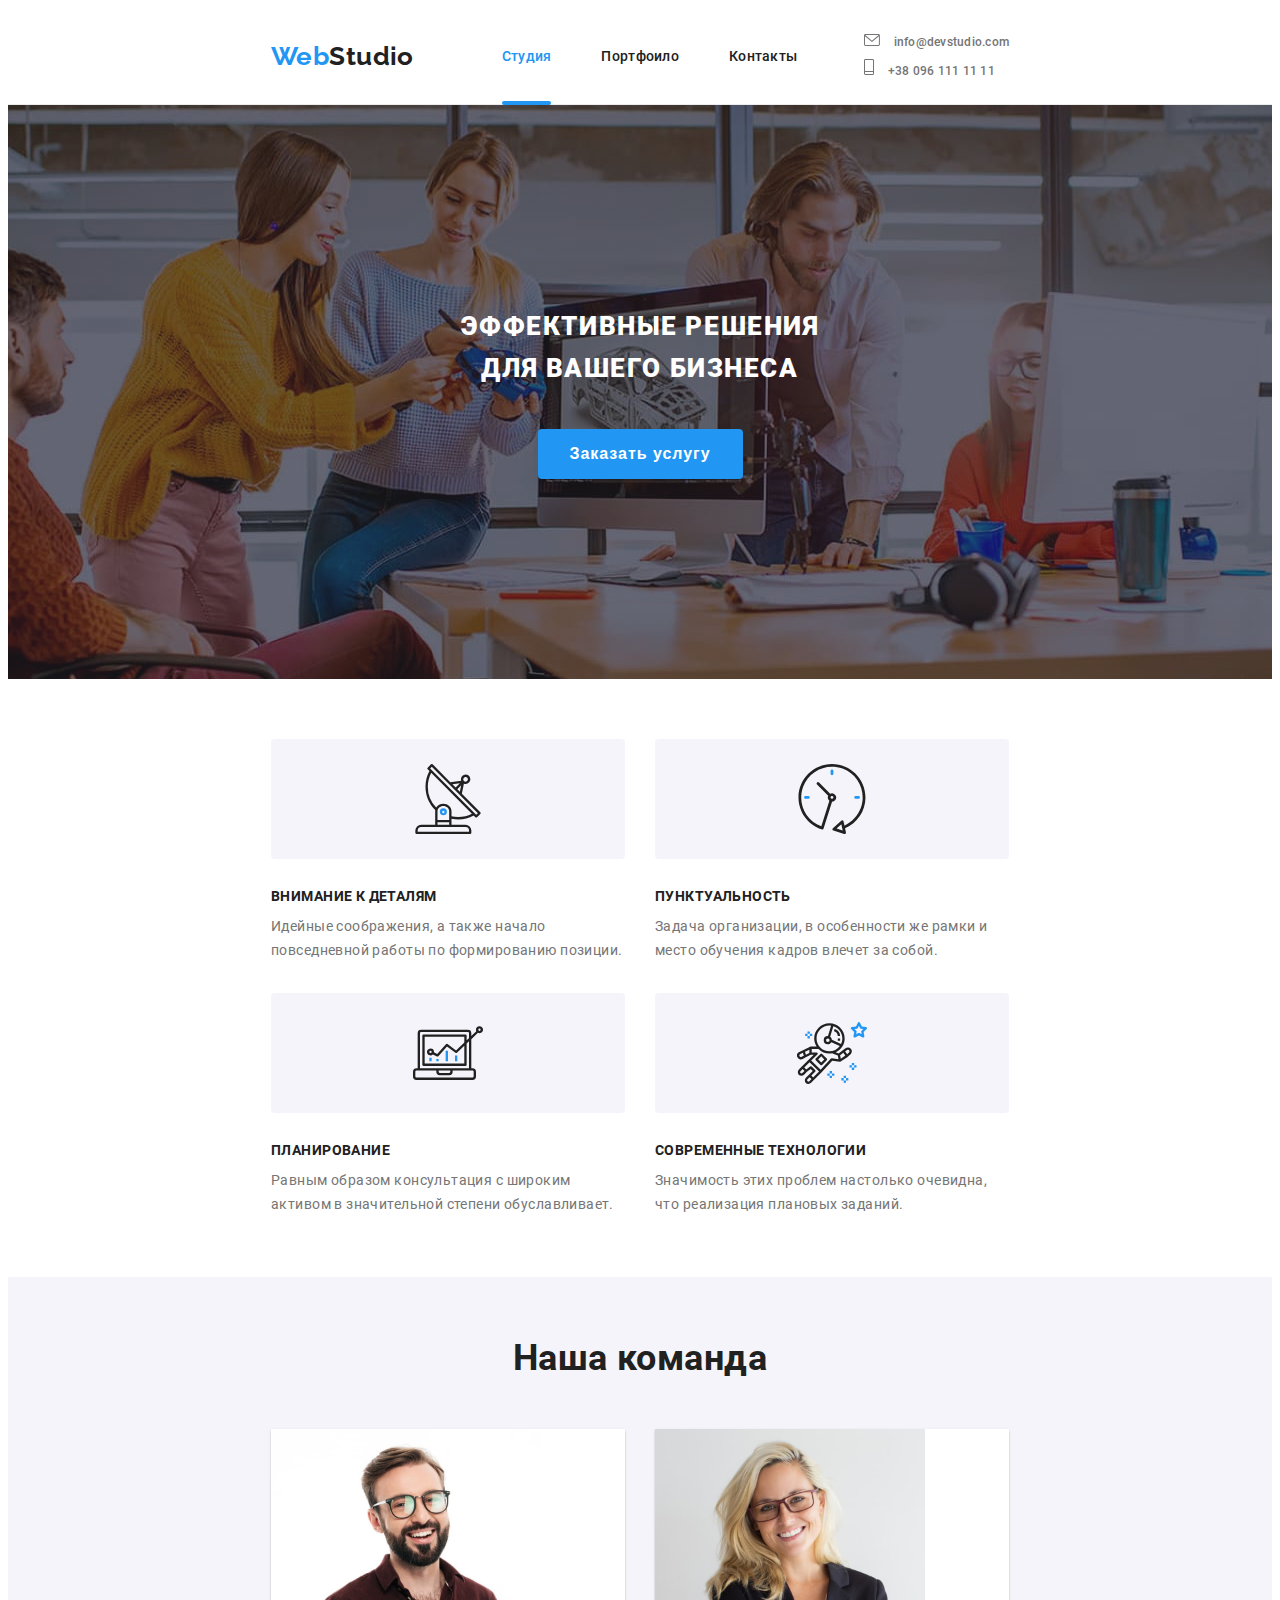
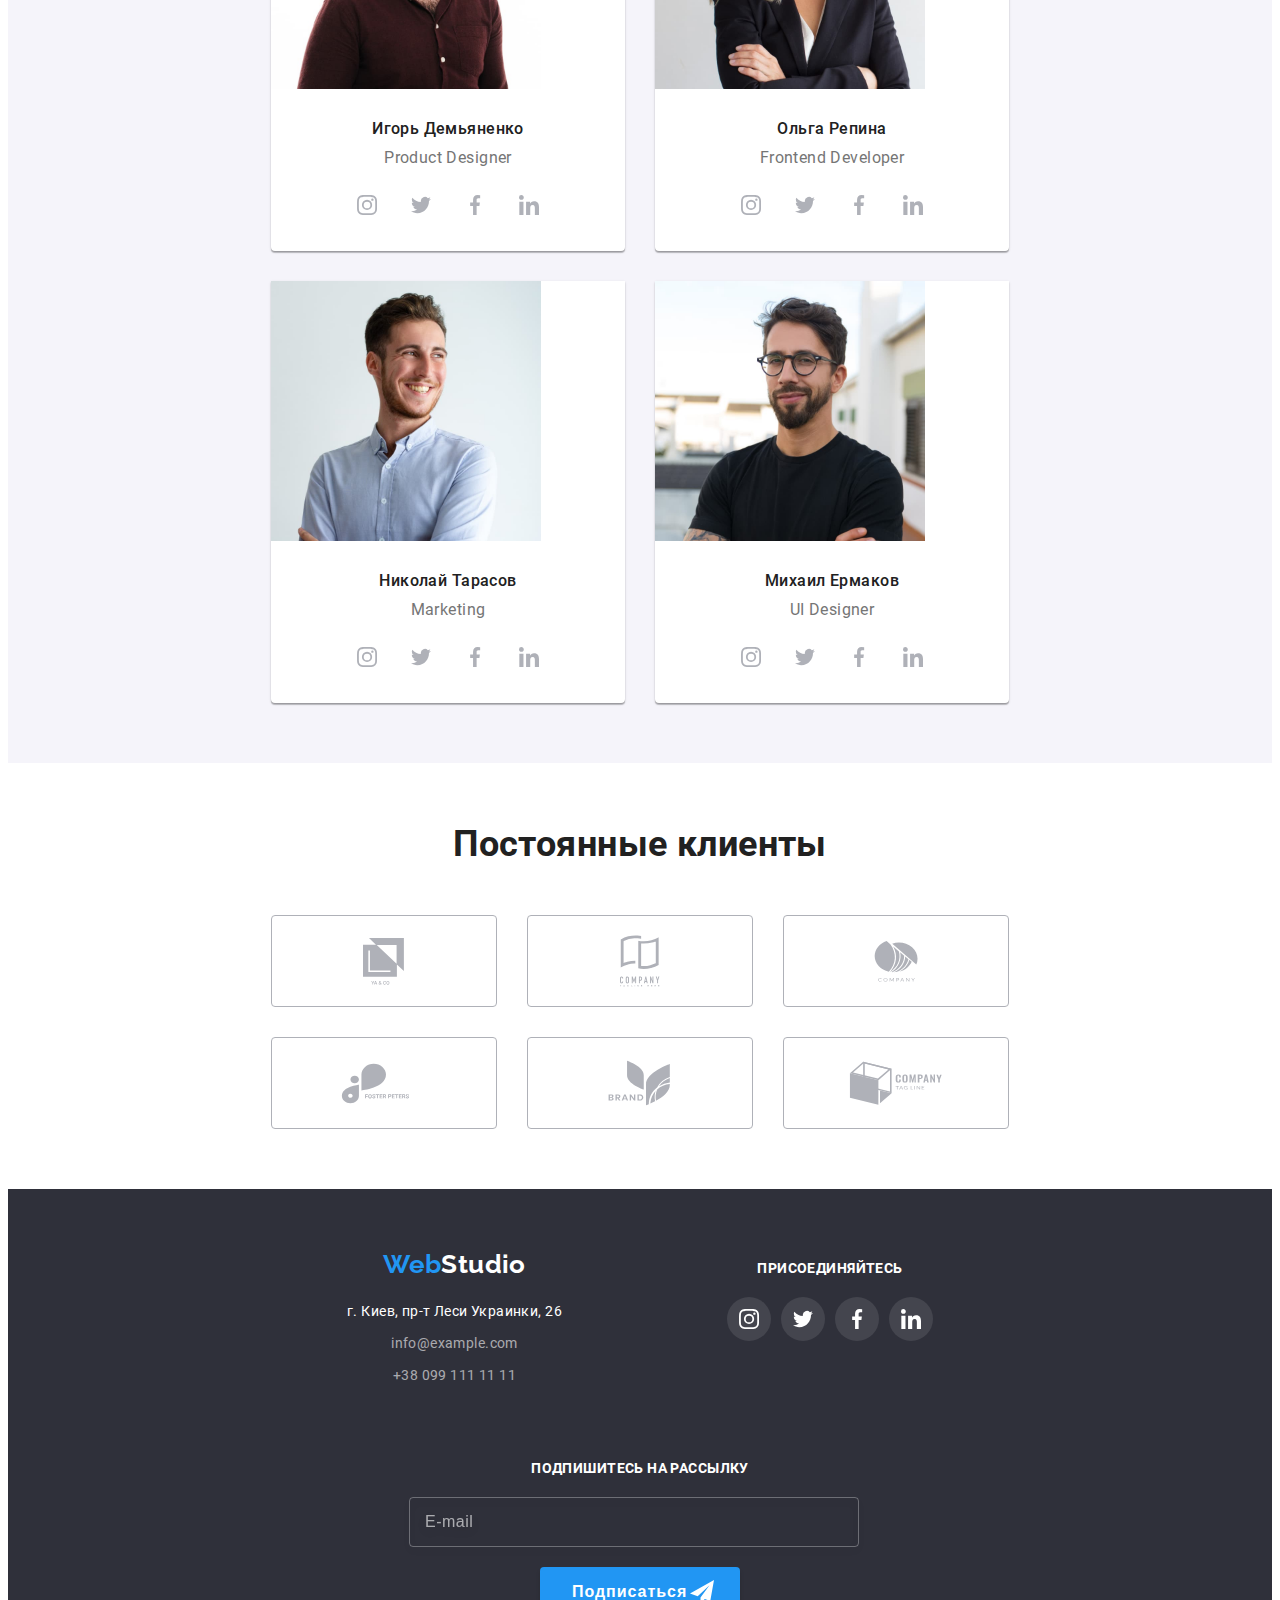
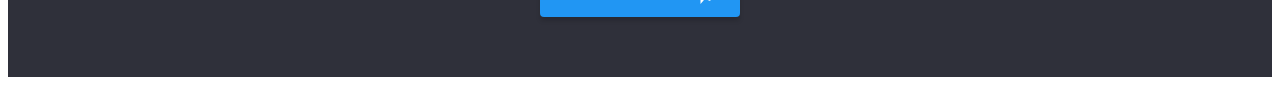
==== index.html @ 6ecf3b85 "correct" ====
<!DOCTYPE html>
<html lang="ru">
  <head>
    <meta charset="UTF-8" />
    <meta http-equiv="X-UA-Compatible" content="IE=edge" />
    <meta name="viewport" content="width=device-width, initial-scale=1.0" />
    <title>Студия</title>
    <link rel="preconnect" href="https://fonts.gstatic.com" />

    <link
      rel="stylesheet"
      href="https://cdnjs.cloudflare.com/ajax/libs/modern-normalize/1.0.0/modern-normalize.min.css"
      integrity="sha512-ISS7cAi1PEhQ8jnbJpJZMd29NlhNj4AWYyLOSp2CE/CsHxTCu+r+t0D2yoJudVrd0/8fTVPUVDzY5Tvli75u/g=="
      crossorigin="anonymous"
    />
    <link rel="stylesheet" href="./css/main.min.css" />
  </head>
  <body>

<header class="page-header">
  <div class="conteiner page-header__menu">
    <a class="logo-link page-header__logo-link" href="./index.html">
      <span class="logo-web">Web</span><span class="logo-studio">Studio</span>
    </a>
    <nav>
      <ul class="list page-header__list">
        <li class="page-header__item">
          <a class="link page-header__link current" href="./index.html"> Студия </a>
        </li>
        <li class="page-header__item">
          <a class="link page-header__link " href="./portfolio.html"> Портфоило </a>
        </li>
        <li class="page-header__item">
          <a class="link page-header__link" href="#"> Контакты </a>
        </li>
      </ul>
    </nav>

    <ul class="list page-header__address">
      <li class="page-header__address--item">
        <a class="link page-header__address--link" href="mailto:info@devstudio.com">
          <svg class="page-header__address--icon" width="16" height="12">
            <use href="./images/sprite.svg#icon-mail"></use>
          </svg>
          info@devstudio.com</a>
      </li>
      <li class="page-header__address--item">
        <a class="link page-header__address--link" href="tel:+380961111111">
          <svg class="page-header__address--icon" width="10" height="16">
            <use href="./images/sprite.svg#icon-tel"></use>
          </svg>
          +38 096 111 11 11</a>
      </li>
    </ul>
    <button class="mobile-menu-btn" data-menu-button>
      <svg class="mobile-menu-btn__icon" width="40" height="40">
        <use class="mobile-menu-btn__icon--open" href="./images/sprite.svg#icon-menu-mobile"></use>
        <use class="mobile-menu-btn__icon--close" href="./images/sprite.svg#icon-menu-mobile-close"></use>
      </svg>
    </button>
  </div>
</header>

<div class="mobile-menu" data-menu>
  <div class="conteiner__mobile-menu">
    <ul class="list mobile-menu__list">
      <li class="mobile-menu__item">
        <a class="link mobile-menu__link current-menu" href="./index.html"> Студия </a>
      </li>
      <li class="mobile-menu__item">
        <a class="link mobile-menu__link " href="./portfolio.html"> Портфоило </a>
      </li>
      <li class="mobile-menu__item">
        <a class="link mobile-menu__link" href="#"> Контакты </a>
      </li>
    </ul>
    <ul class="list mobile-menu__address">
      <li class="page-header__item">
        <a class="link mobile-menu__address--mail" href="mailto:info@devstudio.com">
          info@devstudio.com</a>
      </li>
      <li class="mobile-menu__item">
        <a class="link mobile-menu__address--tel" href="tel:+380961111111">
          +38 096 111 11 11</a>
      </li>
    </ul>
    <ul class="list mobile-menu__social">
      <li>
        <a class="link mobile-menu__social--link" href="#">Instagram</a>
      </li>
      <li>
        <a class="link mobile-menu__social--link social-between" href="#">Twitter</a>
      </li>
      <li>
        <a class="link mobile-menu__social--link social-between" href="#">Facebook</a>
      </li>
      <li>
        <a class="link mobile-menu__social--link social-between" href="#">LinkedIn</a>
      </li>
    </ul>
  </div>
</div>

    <main>
     <section class="hero">
        <div class="conteiner">
          <h1 class="hero__title">Эффективные решения <br> для вашего бизнеса </h1>
        <button data-modal-open class="main-button" type="button">Заказать услугу</button>
        </div>
      </section>

      <section class="features section">
        <div class="conteiner">
        <h2 class="visually-hidden">Преимущества</h2>
        <ul class="list flex-conteiner">
          <li class="features__item">
            <div class="features__icon">
            <svg  width="70" height="70">
              <use href="./images/sprite.svg#icon-antenna"></use>
            </svg>
            </div>
            <h3 class="features__title">Внимание к деталям</h3>
            <p class="features__text">
              Идейные соображения, а также начало повседневной работы по
              формированию позиции.
            </p>
          </li>
          <li class="features__item">
            <div class="features__icon">
              <svg width="70" height="70">
              <use href="./images/sprite.svg#icon-clock"></use>
              </svg>
            </div>
            <h3 class="features__title">Пунктуальность</h3>
            <p class="features__text">
              Задача организации, в особенности же рамки и место обучения кадров
              влечет за собой.
            </p>
          </li>
          <li class="features__item">
            <div class="features__icon">
              <svg width="70" height="70">
                <use href="./images/sprite.svg#icon-diagram"></use>
              </svg>
            </div>
            <h3 class="features__title">Планирование</h3>
            <p class="features__text">
              Равным образом консультация с широким активом в значительной
              степени обуславливает.
            </p>
          </li>
          <li class="features__item">
          <div class="features__icon">
            <svg width="70" height="70">
            <use href="./images/sprite.svg#icon-astronaut"></use>
            </svg>
          </div>
            <h3 class="features__title">Современные технологии</h3>
            <p class="features__text">
              Значимость этих проблем настолько очевидна, что реализация
              плановых заданий.
            </p>
          </li>
        </ul>
        </div>
      </section>
      <section class="work">
      <div class="conteiner">
        <h2 class="title">Чем мы занимаемся</h2>
        <ul class="list flex-conteiner">
          <li class="work__item">
            <img class="work__image"
              src="./images/box1.jpg"
              alt="создание програмного обеспечения"
              width="370"
              height="294"/>
              <p class="work__description">Десктопные приложения</p>
          </li>
          <li class="work__item">
            <img class="work__image"
              src="./images/box2.jpg"
              alt="разработка приложения"
              width="370"
              height="294"/>
              <p class="work__description">Мобильные приложения</p>
          </li>
          <li class="work__item">
            <img class="work__image"
              src="./images/box3.jpg"
              alt="дизайн"
              width="370"
              height="294"/>
              <p class="work__description">Дизайнерские решения</p>
          </li>
        </ul>
        </div>
      </section>

     <section class="team section">
      <div class="conteiner">
        <h2 class="title">Наша команда</h2>
        <ul class="list flex-conteiner">
          <li class="team__item">
            <img class="team__photo"
              src="./images/team1.jpg"
              alt="Дизайнер продуктов Игорь Демьяненко"
              width="270"
            />
            <div class="team__card">
            <h3 class="team__name">Игорь Демьяненко</h3>
            <p class="team__position" lang="en">Product Designer</p>
              <ul class="list social__list">
                <li class="social__item">
                  <a class="team-social__link" href="#" target="_blank" rel="noopener norefferre">
                  <svg class="team-social__icon" width="20" height="20">
                    <use href="./images/sprite.svg#icon-instagram"></use>
                  </svg> </a>
                </li>
                <li class="social__item">
                  <a class="team-social__link" href="#" target="_blank" rel="noopener norefferre">
                    <svg class="team-social__icon" width="20" height="20">
                      <use href="./images/sprite.svg#icon-twitter"></use>
                    </svg> </a>
                </li>
                <li class="social__item">
                  <a class="team-social__link" href="#" target="_blank" rel="noopener norefferre">
                    <svg class="team-social__icon" width="20" height="20">
                      <use href="./images/sprite.svg#icon-facebook"></use>
                    </svg> </a>
                </li>
                <li class="social__item">
                  <a class="team-social__link" href="#" target="_blank" rel="noopener norefferre">
                    <svg class="team-social__icon" width="20" height="20">
                      <use href="./images/sprite.svg#icon-linkedin"></use>
                    </svg> </a>
                </li>
          </ul>
          </div>
          </li>
          <li class="team__item">
            <img class="team__photo"
              src="./images/team2.jpg"
              alt="Разработчик Ольга Репина"
              width="270"            />
            <div class="team__card">
            <h3 class="team__name">Ольга Репина</h3>
            <p class="team__position" lang="en">Frontend Developer</p>
            <ul class="list social__list">
              <li class="social__item">
                <a class="team-social__link" href="#" target="_blank" rel="noopener norefferre">
                  <svg class="team-social__icon" width="20" height="20">
                    <use href="./images/sprite.svg#icon-instagram"></use>
                  </svg> </a>
              </li>
              <li class="social__item">
                <a class="team-social__link" href="#" target="_blank" rel="noopener norefferre">
                  <svg class="team-social__icon" width="20" height="20">
                    <use href="./images/sprite.svg#icon-twitter"></use>
                  </svg> </a>
              </li>
              <li class="social__item">
                <a class="team-social__link" href="#" target="_blank" rel="noopener norefferre">
                  <svg class="team-social__icon" width="20" height="20">
                    <use href="./images/sprite.svg#icon-facebook"></use>
                  </svg> </a>
              </li>
              <li class="social__item">
                <a class="team-social__link" href="#" target="_blank" rel="noopener norefferre">
                  <svg class="team-social__icon" width="20" height="20">
                    <use href="./images/sprite.svg#icon-linkedin"></use>
                  </svg> </a>
              </li>
            </ul>
            </div>
          </li>
          <li class="team__item">
            <img class="team__photo"
              src="./images/team3.jpg"
              alt="Маркетолог Николай Тарасов"
              width="270"/>
            <div class="team__card">
            <h3 class="team__name">Николай Тарасов</h3>
            <p class="team__position" lang="en">Marketing</p>
            <ul class="list social__list">
              <li class="social__item">
                <a class="team-social__link" href="#" target="_blank" rel="noopener norefferre">
                  <svg class="team-social__icon" width="20" height="20">
                    <use href="./images/sprite.svg#icon-instagram"></use>
                  </svg> </a>
              </li>
              <li class="social__item">
                <a class="team-social__link" href="#" target="_blank" rel="noopener norefferre">
                  <svg class="team-social__icon" width="20" height="20">
                    <use href="./images/sprite.svg#icon-twitter"></use>
                  </svg> </a>
              </li>
              <li class="social__item">
                <a class="team-social__link" href="#" target="_blank" rel="noopener norefferre">
                  <svg class="team-social__icon" width="20" height="20">
                    <use href="./images/sprite.svg#icon-facebook"></use>
                  </svg> </a>
              </li>
              <li class="social__item">
                <a class="team-social__link" href="#" target="_blank" rel="noopener norefferre">
                  <svg class="team-social__icon" width="20" height="20">
                    <use href="./images/sprite.svg#icon-linkedin"></use>
                  </svg> </a>
              </li>
            </ul>
            </div>
          </li>
          <li class="team__item">
            <img class="team__photo"
              src="./images/team4.jpg"
              alt="Проектировщик интерфейса Михаил Ермаков"
              width="270"/>
            <div class="team__card">
            <h3 class="team__name">Михаил Ермаков</h3>
            <p class="team__position" lang="en">UI Designer</p>
            <ul class="list social__list">
              <li class="social__item">
                <a class="team-social__link" href="#" target="_blank" rel="noopener norefferre">
                  <svg class="team-social__icon" width="20" height="20">
                    <use href="./images/sprite.svg#icon-instagram"></use>
                  </svg> </a>
              </li>
              <li class="social__item">
                <a class="team-social__link" href="#" target="_blank" rel="noopener norefferre">
                  <svg class="team-social__icon" width="20" height="20">
                    <use href="./images/sprite.svg#icon-twitter"></use>
                  </svg> </a>
              </li>
              <li class="social__item">
                <a class="team-social__link" href="#" target="_blank" rel="noopener norefferre">
                  <svg class="team-social__icon" width="20" height="20">
                    <use href="./images/sprite.svg#icon-facebook"></use>
                  </svg> </a>
              </li>
              <li class="social__item">
                <a class="team-social__link" href="#" target="_blank" rel="noopener norefferre">
                  <svg class="team-social__icon" width="20" height="20">
                    <use href="./images/sprite.svg#icon-linkedin"></use>
                  </svg> </a>
              </li>
            </ul>
            </div>
          </li>
        </ul>
        </div>
      </section>
     <section class="clients section">
      <div class="conteiner">
      <h2 class="title">Постоянные клиенты</h2>
      <ul class="list clients__list">
        <li class="clients__item">
          <a class="clients__link" href="#" target="_blank" rel="noopener norefferre">
            <svg class="clients__icon" width="41" height="47">
              <use href="./images/sprite.svg#icon-ya-co"></use>
            </svg>
          </a>
        </li>
        <li class="clients__item">
          <a class="clients__link" href="#" target="_blank" rel="noopener norefferre">
            <svg class="clients__icon" width="40" height="52">
              <use href="./images/sprite.svg#icon-tagline-here"></use>
            </svg>
          </a>
        </li>
        <li class="clients__item">
          <a class="clients__link" href="#" target="_blank" rel="noopener norefferre">
            <svg class="clients__icon" width="44" height="42">
              <use href="./images/sprite.svg#icon-company"></use>
            </svg>
          </a>
        </li>
        <li class="clients__item">
          <a class="clients__link" href="#" target="_blank" rel="noopener norefferre">
            <svg class="clients__icon" width="85" height="41">
              <use href="./images/sprite.svg#icon-forester-peters"></use>
            </svg>
          </a>
        </li>
        <li class="clients__item">
          <a class="clients__link" href="#" target="_blank" rel="noopener norefferre">
            <svg class="clients__icon" width="63" height="46">
              <use href="./images/sprite.svg#icon-brand"></use>
            </svg>
          </a>
        </li>
        <li class="clients__item">
          <a class="clients__link" href="#" target="_blank" rel="noopener norefferre"> 
            <svg class="clients__icon" width="94" height="44">
              <use href="./images/sprite.svg#icon-tag-line"></use>
            </svg>
          </a>
        </li>
      </ul>
        </div>
      </section>
    </main>
    <footer class="footer">
      <div class="conteiner footer__info">
        <div class="footer__contacts-social">
          <div class="footer__contacts">
            <a class="logo-link footer__logo-link" href="./index.html">
              <span class="logo-web">Web</span><span class="logo-studio footer__logo-studio">Studio</span>
            </a>
            <address class="address">
              <ul class="list">
                <li class="address__list">
                  <a class="link footer__map" href="https://goo.gl/maps/LU7Z2a2tSQY444G19" target="_blank"
                    rel="noopener norefferre">
                    г. Киев, пр-т Леси Украинки, 26
                  </a>
                </li>
                <li class="address__list">
                  <a class="link footer__contact" href="mailto:info@example.com">info@example.com</a>
                </li>
                <li class="address__list">
                  <a class="link footer__contact" href="tel:+380991111111">+38 099 111 11 11</a>
                </li>
              </ul>
            </address>
          </div>
          <div class="footer__social">
            <h3 class="footer__title">Присоединяйтесь</h3>
            <ul class="list social__list">
              <li class="social__item">
                <a class="footer-social__link" href="#" target="_blank" rel="noopener norefferre">
                  <svg class="footer-social__icon" width="20" height="20">
                    <use href="./images/sprite.svg#icon-instagram"></use>
                  </svg>
                </a>
              </li>
              <li class="social__item">
                <a class="footer-social__link" href="#" target="_blank" rel="noopener norefferre">
                  <svg class="footer-social__icon" width="20" height="20">
                    <use href="./images/sprite.svg#icon-twitter"></use>
                  </svg>
                </a>
              </li>
              <li class="social__item">
                <a class="footer-social__link" href="#" target="_blank" rel="noopener norefferre">
                  <svg class="footer-social__icon" width="20" height="20">
                    <use href="./images/sprite.svg#icon-facebook"></use>
                  </svg>
                </a>
              </li>
              <li class="social__item">
                <a class="footer-social__link" href="#" target="_blank" rel="noopener norefferre">
                  <svg class="footer-social__icon" width="20" height="20">
                    <use href="./images/sprite.svg#icon-linkedin"></use>
                  </svg>
                </a>
              </li>
            </ul>
          </div>
        </div>
        <div class="footer-form">
          <h3 class="footer__title">Подпишитесь на рассылку</h3>
          <form name="sign" autocomplete="on">
            <div class="sign__form">
              <input class="sign__input" type="email" name="email" placeholder="E-mail">
              <div class="sign__button-text">
                <button class="main-button sign__button" type="submit">Подписаться
                  <svg class="sign__icon" width="24" height="24">
                    <use href="./images/sprite.svg#icon-icon-send"></use>
                  </svg>
                </button>
              </div>
            </div>
          </form>
        </div>
      </div>
    </footer>
    <div data-modal class="backdrop is-hidden">
        <div class="modal">
          <button data-modal-close class="modal__close">
            <svg class="close__icon" width="11" height="11">
              <use href="./images/sprite.svg#icon-vector"></use>
            </svg>
          </button>

        <h2 class="modal-form__title" >Оставьте свои данные, мы вам перезвоним</h2>

        <form class="modal-form" name="order" autocomplete="on">
          
          <label class="modal-form__label" for="form-name">Имя</label>
          <div class="client-info">
            <input type="text" class="modal-form__input input-required" id="form-name" name="user-name" pattern="^[А-Яа-яЁё\s]+$" required autofocus />
            <svg class="modal-form__icon" width="18" height="18">
              <use href="./images/sprite.svg#icon-form-person"></use>
            </svg>
          </div>

                   <label class="modal-form__label" for="form-tel">Телефон</label>
           <div class="client-info">
          <input class="modal-form__input input-required" type="tel" id="form-tel" name="user-tel" required minlength="10" maxlength="10" pattern="^[ 0-9]+$" />
            <svg class="modal-form__icon" width="18" height="18">
            <use href="./images/sprite.svg#icon-form-tel"></use>
            </svg>
          </div>

            <label class="modal-form__label" for="form-email">Почта</label>
            <div class="client-info">
            <input class="modal-form__input" type="email" id="form-email" name="user-email"/>
            <svg class="modal-form__icon" width="18" height="18">
            <use href="./images/sprite.svg#icon-form-email"></use>
            </svg>
          </div>
          
          <label class="modal-form__label" for="form-comment" >Комментарий</label>
          <div class="client-info">  
          <textarea class="modal-form__input modal-form__comment" id="form-comment" name="user-comment" placeholder="Введите текст"></textarea>
          </div>

          <div class="client-info">
            <input class="checkbox visually-hidden" type="checkbox" id="checkbox" name="policy" value="Agree" required />
            <label class="checkbox__label" for="checkbox" >Соглашаюсь с рассылкой и принимаю <a class="checkbox__agreement" href="#">Условия договора</a></label> 
          </div>  

          <button class="modal-form__button" type="submit">Отправить</button>
    </form>
  </div>
  </div>
  <script src="./js/modal.js"></script>
  <script src="./js/mob-menu.js"></script>
</body>
</html>
---- css/main.min.css ----
:root{--primary-title-color: #212121;--primary-text-color: #757575;--primary-bcg-color: #ffffff;--secondary-bcg-color: #f5f4fa;--footer-bcg: #2f303a;--accent-color: #2196f3;--dark-bcg-text: #ffffff;--font-family-text: Roboto;--font-size-text: 14px;--animation: 250ms cubic-bezier(0.4, 0, 0.2, 1)}@font-face{font-family:"Roboto";font-style:normal;font-weight:400;src:url("../fonts/roboto-v27-latin_cyrillic-regular.eot");src:local(""),url("../fonts/roboto-v27-latin_cyrillic-regular.eot?#iefix") format("embedded-opentype"),url("../fonts/roboto-v27-latin_cyrillic-regular.woff2") format("woff2"),url("../fonts/roboto-v27-latin_cyrillic-regular.woff") format("woff"),url("../fonts/roboto-v27-latin_cyrillic-regular.ttf") format("truetype"),url("../fonts/roboto-v27-latin_cyrillic-regular.svg#Roboto") format("svg")}@font-face{font-family:"Roboto";font-style:italic;font-weight:400;src:url("../fonts/roboto-v27-latin_cyrillic-italic.eot");src:local(""),url("../fonts/roboto-v27-latin_cyrillic-italic.eot?#iefix") format("embedded-opentype"),url("../fonts/roboto-v27-latin_cyrillic-italic.woff2") format("woff2"),url("../fonts/roboto-v27-latin_cyrillic-italic.woff") format("woff"),url("../fonts/roboto-v27-latin_cyrillic-italic.ttf") format("truetype"),url("../fonts/roboto-v27-latin_cyrillic-italic.svg#Roboto") format("svg")}@font-face{font-family:"Roboto";font-style:normal;font-weight:500;src:url("../fonts/roboto-v27-latin_cyrillic-500.eot");src:local(""),url("../fonts/roboto-v27-latin_cyrillic-500.eot?#iefix") format("embedded-opentype"),url("../fonts/roboto-v27-latin_cyrillic-500.woff2") format("woff2"),url("../fonts/roboto-v27-latin_cyrillic-500.woff") format("woff"),url("../fonts/roboto-v27-latin_cyrillic-500.ttf") format("truetype"),url("../fonts/roboto-v27-latin_cyrillic-500.svg#Roboto") format("svg")}@font-face{font-family:"Roboto";font-style:normal;font-weight:700;src:url("../fonts/roboto-v27-latin_cyrillic-700.eot");src:local(""),url("../fonts/roboto-v27-latin_cyrillic-700.eot?#iefix") format("embedded-opentype"),url("../fonts/roboto-v27-latin_cyrillic-700.woff2") format("woff2"),url("../fonts/roboto-v27-latin_cyrillic-700.woff") format("woff"),url("../fonts/roboto-v27-latin_cyrillic-700.ttf") format("truetype"),url("../fonts/roboto-v27-latin_cyrillic-700.svg#Roboto") format("svg")}@font-face{font-family:"Roboto";font-style:normal;font-weight:900;src:url("../fonts/roboto-v27-latin_cyrillic-900.eot");src:local(""),url("../fonts/roboto-v27-latin_cyrillic-900.eot?#iefix") format("embedded-opentype"),url("../fonts/roboto-v27-latin_cyrillic-900.woff2") format("woff2"),url("../fonts/roboto-v27-latin_cyrillic-900.woff") format("woff"),url("../fonts/roboto-v27-latin_cyrillic-900.ttf") format("truetype"),url("../fonts/roboto-v27-latin_cyrillic-900.svg#Roboto") format("svg")}@font-face{font-family:"Raleway";font-style:normal;font-weight:400;src:url("../fonts/raleway-v19-latin-regular.eot");src:local(""),url("../fonts/raleway-v19-latin-regular.eot?#iefix") format("embedded-opentype"),url("../fonts/raleway-v19-latin-regular.woff2") format("woff2"),url("../fonts/raleway-v19-latin-regular.woff") format("woff"),url("../fonts/raleway-v19-latin-regular.ttf") format("truetype"),url("../fonts/raleway-v19-latin-regular.svg#Raleway") format("svg")}@font-face{font-family:"Raleway";font-style:normal;font-weight:700;src:url("../fonts/raleway-v19-latin-700.eot");src:local(""),url("../fonts/raleway-v19-latin-700.eot?#iefix") format("embedded-opentype"),url("../fonts/raleway-v19-latin-700.woff2") format("woff2"),url("../fonts/raleway-v19-latin-700.woff") format("woff"),url("../fonts/raleway-v19-latin-700.ttf") format("truetype"),url("../fonts/raleway-v19-latin-700.svg#Raleway") format("svg")}html{box-sizing:border-box}*,*::before,*::after{box-sizing:inherit}body{background-color:var(--primary-bcg-color);color:var(--primary-title-color);font-family:var(--font-family-text),sans-serif;font-size:var(--font-size-text);letter-spacing:0.03em}h1,h2,h3,p{margin:0;padding:0}img{display:block;max-width:100%;height:auto}.list{padding-left:0;margin:0;list-style:none}.visually-hidden{position:absolute !important;clip:rect(1px 1px 1px 1px);clip:rect(1px, 1px, 1px, 1px);padding:0 !important;border:0 !important;height:1px !important;width:1px !important;overflow:hidden}.link,.logo-link,.project__link{color:inherit;text-decoration:none;transition:color var(--animation)}.link:hover,.link:focus{color:var(--accent-color)}.conteiner{width:100%;margin-left:auto;margin-right:auto;padding-left:15px;padding-right:15px}@media screen and (min-width: 480px){.conteiner{max-width:480px}}@media screen and (min-width: 768px){.conteiner{max-width:768px}}@media screen and (min-width: 1600px){.conteiner{max-width:1200px}}@media screen and (min-width: 768px){.flex-conteiner{display:flex;flex-wrap:wrap;margin-right:-30px;margin-bottom:-30px}}.conteiner__mobile-menu{width:100%;margin:48px 40px}.title{margin-bottom:50px;font-size:36px;line-height:1.17;text-align:center}.button,.main-button,.modal-form__button{border-radius:4px;border:none;font-size:16px;cursor:pointer}.button{padding:6px 24px;color:inherit;background:var(--secondary-bcg-color);font-weight:500;line-height:1.62;letter-spacing:0.03em;transition:color var(--animation),background-color var(--animation),box-shadow var(--animation)}.button:hover,.button:focus{color:var(--dark-bcg-text);background-color:var(--accent-color);box-shadow:0px 3px 1px rgba(0,0,0,0.1),0px 1px 2px rgba(0,0,0,0.08),0px 2px 2px rgba(0,0,0,0.12)}.main-button,.modal-form__button{padding:10px 32px;box-shadow:0px 4px 4px rgba(0,0,0,0.15);color:var(--dark-bcg-text);background-color:var(--accent-color);font-weight:700;line-height:1.87;letter-spacing:0.06em}.modal-form__button{margin-top:30px;width:200px;height:50px;margin-left:auto;margin-right:auto}.logo-link{display:block}.logo-web,.logo-studio{font-family:Raleway;font-weight:700;font-size:26px;line-height:1.19}.logo-web{color:var(--accent-color)}.footer__logo-studio{color:var(--dark-bcg-text)}.social__list{display:flex;justify-content:center}.social__item:not(:last-child){margin-right:10px}.social__link,.team-social__link,.footer-social__link{display:flex;justify-content:center;align-items:center;width:44px;height:44px;border-radius:50%;transition:background-color var(--animation)}.social__link:focus,.team-social__link:focus,.footer-social__link:focus,.social__link:hover,.team-social__link:hover,.footer-social__link:hover{background-color:var(--accent-color)}.team-social__link{background-color:var(--primary-bcg-color)}.footer-social__link{border:1px solid transparent;background:rgba(255,255,255,0.1)}.social__icon,.team-social__icon,.footer-social__icon{transition:fill var(--animation)}.social__link:focus .social__icon,.team-social__link:focus .social__icon,.footer-social__link:focus .social__icon,.social__link:focus .team-social__icon,.team-social__link:focus .team-social__icon,.footer-social__link:focus .team-social__icon,.social__link:focus .footer-social__icon,.team-social__link:focus .footer-social__icon,.footer-social__link:focus .footer-social__icon,.social__link:hover .social__icon,.team-social__link:hover .social__icon,.footer-social__link:hover .social__icon,.social__link:hover .team-social__icon,.team-social__link:hover .team-social__icon,.footer-social__link:hover .team-social__icon,.social__link:hover .footer-social__icon,.team-social__link:hover .footer-social__icon,.footer-social__link:hover .footer-social__icon{fill:var(--primary-bcg-color)}.team-social__icon{fill:#afb1b8}.footer-social__icon{fill:var(--dark-bcg-text)}.section{padding-top:60px;padding-bottom:60px}@media screen and (min-width: 1600px){.section{padding-top:94px;padding-bottom:94px}}.page-header{border-bottom:1px solid #ececec}.page-header__menu{display:flex;align-items:center;padding-top:26px;padding-bottom:26px}@media screen and (min-width: 768px){.page-header__logo-link{margin-right:88px}}@media screen and (min-width: 1600px){.page-header__logo-link .page-header__logo-link{margin-right:93px}}.current{position:relative;color:var(--accent-color)}.current::after{content:"";position:absolute;left:0;bottom:-1px;width:100%;height:4px;background-color:var(--accent-color);border-radius:2px}.page-header__list{display:none}@media screen and (min-width: 768px){.page-header__list{display:flex}}.page-header__link{padding:40px 0;font-weight:500;line-height:1.14;letter-spacing:0.02em}@media screen and (min-width: 1600px){.page-header__link{padding:32px 0}}.page-header__item:not(:last-child){margin-right:50px}.page-header__address{display:none;color:var(--primary-text-color);margin-left:auto}@media screen and (min-width: 768px){.page-header__address{display:flex}}@media screen and (min-width: 768px) and (max-width: 1600px){.page-header__address{flex-direction:column;align-items:flex-start}}.page-header__address--item{display:flex;align-items:center;font-weight:500;font-size:12px;line-height:1.17;letter-spacing:0.02em;color:var(--primary-text-color)}@media screen and (min-width: 1600px){.page-header__address--item{font-size:14px;line-height:1.14}}@media screen and (min-width: 768px) and (max-width: 1599.99px){.page-header__address--item:not(:last-child){margin-bottom:10px}}@media screen and (min-width: 1600px){.page-header__address--item:not(:last-child){margin-right:50px}}.page-header__address--icon{align-items:center;margin-right:10px;fill:currentColor}.hero{max-height:600px;padding-top:200px;padding-bottom:200px;text-align:center;background-image:linear-gradient(to top, rgba(47,48,58,0.4), rgba(47,48,58,0.4)),url(../images/hero-bcg.jpg);background-repeat:no-repeat;background-position:center;background-size:1600px 600px}.hero__title{margin-bottom:40px;color:var(--dark-bcg-text);font-weight:900;font-size:26px;line-height:1.62;letter-spacing:0.06em;text-transform:uppercase}@media screen and (min-width: 1600px){.hero__title{font-size:44px;line-height:1.36}}@media screen and (max-width: 767.99px){.features__item:not(:last-child){margin-bottom:30px}}@media screen and (min-width: 768px){.features__item{margin-right:30px;margin-bottom:30px;flex-basis:calc((100% - 30px * 2) / 2)}}@media screen and (min-width: 1600px){.features__item{flex-basis:calc((100% - 30px * 4) / 4)}}.features__icon{display:flex;justify-content:center;align-items:center;height:120px;width:100%;margin-bottom:30px;background-color:var(--secondary-bcg-color);border-radius:4px}.features__title{margin-bottom:10px;font-size:var(--font-size-text);line-height:1.14;text-transform:uppercase}@media screen and (max-width: 767.99px){.features__title{text-align:center}}.features__text{color:var(--primary-text-color);line-height:1.71}.work{padding-bottom:94px}@media screen and (max-width: 1599.99px){.work{display:none}}.work__item{position:relative;flex-basis:calc((100% - 30px * 3) / 3);margin-right:30px;margin-bottom:30px}.work__description{position:absolute;bottom:0;display:flex;align-items:center;justify-content:center;width:100%;height:70px;font-style:normal;font-weight:700;line-height:1.14;text-align:center;letter-spacing:0.03em;text-transform:uppercase;background-color:rgba(47,48,58,0.8);color:var(--dark-bcg-text)}.team{background-color:var(--secondary-bcg-color)}.team__item{background-color:var(--primary-bcg-color);box-shadow:0px 1px 3px rgba(0,0,0,0.12),0px 1px 1px rgba(0,0,0,0.14),0px 2px 1px rgba(0,0,0,0.2);border-radius:0px 0px 4px 4px}@media screen and (max-width: 767.99px){.team__item:not(:last-child){margin-bottom:30px;padding-bottom:24px}}@media screen and (min-width: 768px){.team__item{flex-basis:calc((100% - 30px * 2) / 2);padding-bottom:24px;margin-right:30px;margin-bottom:30px}}@media screen and (min-width: 1600px){.team__item{flex-basis:calc((100% - 30px * 4) / 4)}}.team__photo{margin-bottom:30px}.team__card{padding-left:15px;padding-right:15px}.team__name,.team__position{text-align:center;font-size:16px;line-height:1.19}.team__name{margin-bottom:10px;font-weight:500}.team__position{margin-bottom:16px;color:var(--primary-text-color)}.clients__list{display:flex}@media screen and (max-width: 1599.99px){.clients__list{flex-wrap:wrap;margin-right:-30px;margin-bottom:-30px}}@media screen and (max-width: 767.99px){.clients__item{flex-basis:calc((100% - 30px * 2) / 2);padding-bottom:30px}.clients__item:nth-child(2n+1){margin-right:30px}}@media screen and (min-width: 768px) and (max-width: 1599.99px){.clients__item{flex-basis:calc((100% - 30px * 3) / 3);padding-bottom:30px}.clients__item:not(:nth-child(3n)){margin-right:30px}}@media screen and (min-width: 1600px){.clients__item:not(:last-child){margin-right:30px}}.clients__link{display:flex;align-items:center;justify-content:center;height:92px;border:1px solid #afb1b8;border-radius:4px;transition:border var(--animation)}.clients__link:hover,.clients__link:focus{border:1px solid var(--accent-color)}@media screen and (min-width: 1600px){.clients__link{width:170px}}.clients__icon{fill:#afb1b8;transition:fill var(--animation)}.clients__link:hover .clients__icon,.clients__link:focus .clients__icon{fill:var(--accent-color)}.footer{padding-top:60px;padding-bottom:60px;background-color:var(--footer-bcg)}@media screen and (max-width: 1599.99px){.footer{text-align:center}}@media screen and (min-width: 768px){.footer__contacts-social{display:flex;align-items:baseline;justify-content:center;margin-bottom:60px}}@media screen and (min-width: 1600px){.footer__contacts-social{display:flex;align-items:baseline}.footer__info{display:flex;align-items:baseline}}@media screen and (max-width: 767.99px){.footer__contacts{margin-bottom:60px}}@media screen and (min-width: 768px){.footer__contacts{margin-right:165px}}@media screen and (min-width: 1600px){.footer__contacts{margin-right:70px}}.footer__logo-link{margin-bottom:20px}.address{font-style:inherit}.address__list{display:block}@media screen and (max-width: 1599.99px){.address__list:not(:last-child){margin-bottom:8px}}@media screen and (min-width: 1600px){.address__list:not(:last-child){margin-bottom:9px}}.footer__map,.footer__contact{line-height:1.71}.footer__map{color:var(--dark-bcg-text)}.footer__contact{color:rgba(255,255,255,0.6)}@media screen and (max-width: 1599.99px){.footer__social{margin-bottom:60px}}@media screen and (min-width: 1600px){.footer__social{margin-right:100px}}.footer__title{margin-bottom:20px;font-size:14px;line-height:1.14;letter-spacing:0.03em;text-transform:uppercase;color:var(--dark-bcg-text)}@media screen and (min-width: 1600px){.sign__form{display:flex;align-items:center;justify-content:center}}.sign__input{width:100%;height:50px;padding:15px;margin-bottom:20px;background-color:transparent;border:1px solid rgba(255,255,255,0.3);filter:drop-shadow(0px 4px 4px rgba(0,0,0,0.15));border-radius:4px;margin-right:12px;color:var(--dark-bcg-text);font-size:16px;line-height:1.25;letter-spacing:0.03em;outline:none;transition:border-color var(--animation)}@media screen and (min-width: 768px){.sign__input{width:450px}}@media screen and (min-width: 1600px){.sign__input{width:358px;margin-bottom:0px}}.sign__input:focus{border-color:var(--accent-color)}.sign__input::placeholder{font-size:16px;line-height:1.25;letter-spacing:0.03em;color:rgba(255,255,255,0.6)}.sign__input:-webkit-autofill,.sign__input:-webkit-autofill:hover,.sign__input:-webkit-autofill:focus{-webkit-text-fill-color:var(--dark-bcg-text);-webkit-box-shadow:0 0 0px 1000px var(--footer-bcg) inset;box-shadow:0 0 0px 1000px var(--footer-bcg) inset}.sign__button-text{position:relative}.sign__button{text-align:start;width:200px;height:50px;padding-right:29px;padding-top:10px;padding-bottom:10px;cursor:pointer}.sign__icon{position:absolute;top:50%;transform:translateY(-50%)}@media screen and (min-width: 480px){.sign__icon{right:150px}}@media screen and (min-width: 768px){.sign__icon{right:295px}}@media screen and (min-width: 1600px){.sign__icon{right:25px}}.backdrop{position:fixed;top:0;left:0;width:100%;height:100%;background-color:rgba(0,0,0,0.2);opacity:1;transition:opacity var(--animation)}.backdrop.is-hidden{opacity:0;pointer-events:none}.modal{position:absolute;top:50%;left:50%;transform:translate(-50%, -50%) scale(1);transition:transform var(--animation);width:90%;padding:40px;z-index:3;background:var(--primary-bcg-color);box-shadow:0px 1px 3px rgba(0,0,0,0.12),0px 1px 1px rgba(0,0,0,0.14),0px 2px 1px rgba(0,0,0,0.2);border-radius:4px}.backdrop.is-hidden .modal{transform:translate(-50%, -50%) scale(1.2)}@media screen and (min-width: 480px){.modal{width:450px;height:609px}}@media screen and (min-width: 1600px){.modal{width:528px;height:581px}}.modal__close{position:absolute;top:8px;right:8px;width:30px;height:30px;border:1px solid rgba(0,0,0,0.1);border-radius:50%;background:var(--primary-bcg-color)}.modal__close:focus,.modal__close:hover{cursor:pointer}.close__icon{fill:black;transition:fill var(--animation)}.modal__close:focus .close__icon,.modal__close:hover .close__icon{fill:var(--accent-color)}.modal-form{display:flex;flex-direction:column}.modal-form__title{margin-bottom:12px;font-size:20px;line-height:1.15;text-align:center;letter-spacing:0.03em}.modal-form__label{margin-bottom:4px;font-size:12px;line-height:1.17;letter-spacing:0.01em;color:var(--primary-text-color)}.client-info{position:relative;display:block}.modal-form__input{width:100%;height:40px;padding-left:42px;border:1px solid rgba(33,33,33,0.2);border-radius:4px;outline:none;transition:border-color var(--animation)}.modal-form__input:not(:last-child){margin-bottom:10px}.modal-form__input:focus{border-color:var(--accent-color)}.modal-form__input:-webkit-autofill,.modal-form__input:-webkit-autofill:hover,.modal-form__input:-webkit-autofill:focus{-webkit-text-fill-color:var(--primary-title-color);-webkit-box-shadow:0 0 0px 1000px var(--primary-bcg-color) inset;box-shadow:0 0 0px 1000px var(--primary-bcg-color) inset}.modal-form__icon{position:absolute;top:11px;left:15px;transition:fill var(--animation)}.modal-form__input:focus+.modal-form__icon{fill:var(--accent-color)}.modal-form__comment{resize:none;height:120px;padding:12px 16px;margin-bottom:20px}.modal-form__comment::placeholder{font-size:12px;line-height:1.17;letter-spacing:0.01em;color:rgba(117,117,117,0.5)}.checkbox__label{font-size:12px;line-height:1.71;letter-spacing:0.03em;color:var(--primary-text-color)}@media screen and (min-width: 1600px){.checkbox__label{font-size:14px}}.checkbox__label::before{content:"";display:inline-block;margin-left:12px;margin-right:8px;width:16px;height:15px;border:2px solid var(--primary-title-color);border-radius:2px;transition:background-color var(--animation),background-image var(--animation)}.checkbox:checked+.checkbox__label::before{background-color:var(--accent-color);border:var(--accent-color);background-image:url(../images/check.svg);background-repeat:no-repeat;background-position:center}.checkbox:focus+.checkbox__label::before{border:2px solid var(--accent-color)}.checkbox__agreement{color:var(--accent-color)}.mobile-menu{position:fixed;display:flex;flex-direction:column;top:0;left:0;opacity:0;pointer-events:none;z-index:1;width:100%;height:100vh;background-color:var(--primary-bcg-color);transition:opacity var(--animation)}.mobile-menu.is-open{opacity:1;pointer-events:auto}.mobile-menu-btn{width:40px;height:40px;margin-top:10px;margin-bottom:10px;margin-left:auto;background-color:transparent;border:none;cursor:pointer;z-index:2}@media screen and (min-width: 768px){.mobile-menu-btn{display:none}}.is-open .mobile-menu-btn__icon--open{display:none}.mobile-menu-btn__icon--close{display:none}.is-open .mobile-menu-btn__icon--close{display:block}.mobile-menu-btn__icon--open{fill:black;transition:fill var(--animation);z-index:2}.mobile-menu-btn:focus .mobile-menu-btn__icon--open,.mobile-menu-btn:hover .mobile-menu-btn__icon--open{fill:var(--accent-color)}.mobile-menu-btn__icon--close{fill:black;transition:fill var(--animation);z-index:2}.mobile-menu-btn:focus .mobile-menu-btn__icon--close,.mobile-menu-btn:hover .mobile-menu-btn__icon--close{fill:var(--accent-color)}.mobile-menu__list,.mobile-menu__address{display:flex;flex-direction:column}.mobile-menu__address{flex-direction:column-reverse;margin-bottom:64px}.mobile-menu__item:not(:last-child){margin-bottom:32px}.mobile-menu__item:not(:first-child){margin-bottom:32px}.mobile-menu__link{font-weight:500;font-size:40px;line-height:1.175;text-align:center;letter-spacing:0.02em}.current-menu{color:var(--accent-color)}.mobile-menu__list{margin-bottom:302px}.mobile-menu__address--tel{font-weight:500;font-size:34px;line-height:1.176;letter-spacing:0.02em;color:var(--accent-color)}@media screen and (max-width: 479.99px){.mobile-menu__address--tel{font-size:25px}}.mobile-menu__address--mail{font-weight:500;font-size:24px;line-height:1.167;letter-spacing:0.02em;color:var --primary-text-color}.mobile-menu__social{display:flex;flex-wrap:wrap}.mobile-menu__social--link{display:inline-block;font-weight:500;font-size:18px;line-height:1.222;letter-spacing:0.02em;color:var(--accent-color)}@media screen and (max-width: 479.99px){.mobile-menu__social--link{font-size:13px}}.social-between::before{content:"";margin-left:10px;margin-right:10px;border:1px solid rgba(33,33,33,0.2);transform:rotate(90deg)}
/*# sourceMappingURL=main.min.css.map */
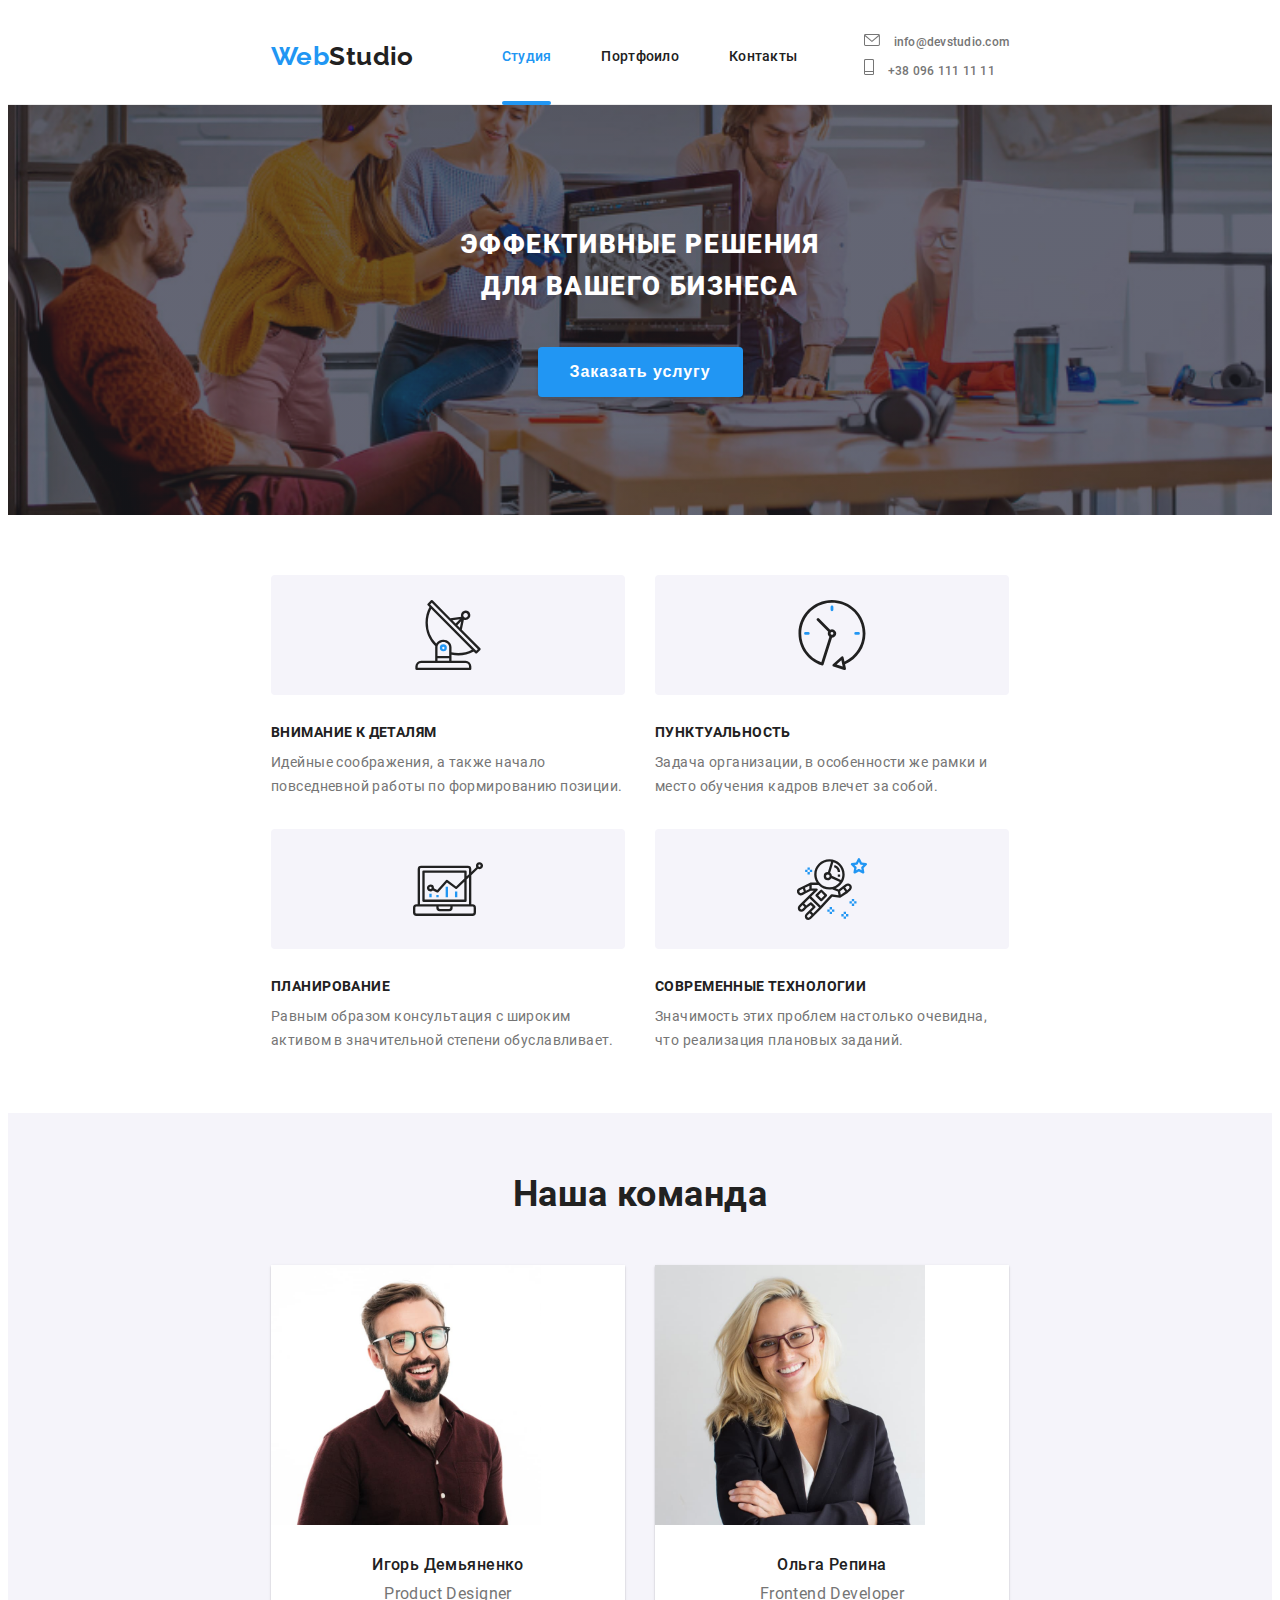
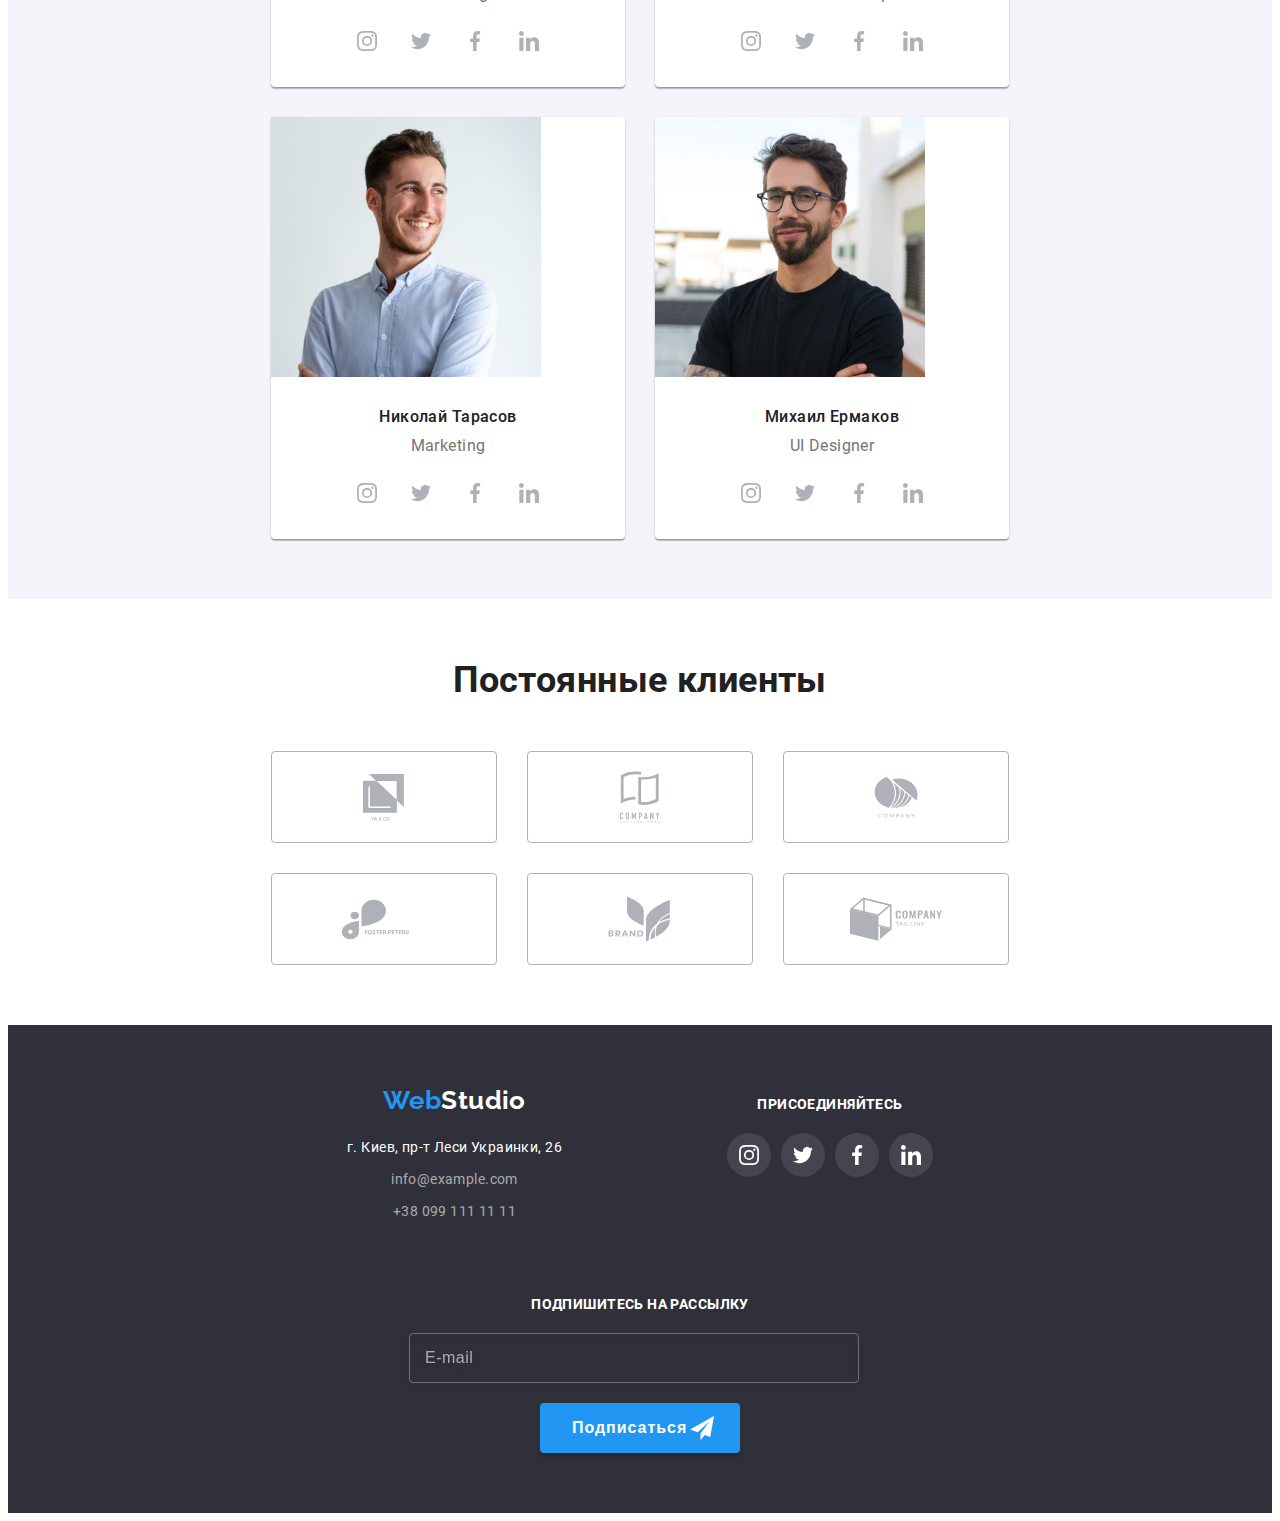
==== commit 12ad5b0f: "add hero" ====
--- a/index.html
+++ b/index.html
@@ -16,7 +16,7 @@
     <link rel="stylesheet" href="./css/main.min.css" />
   </head>
   <body>
-
+<!-- Header-->
 <header class="page-header">
   <div class="conteiner page-header__menu">
     <a class="logo-link page-header__logo-link" href="./index.html">
@@ -35,7 +35,6 @@
         </li>
       </ul>
     </nav>
-
     <ul class="list page-header__address">
       <li class="page-header__address--item">
         <a class="link page-header__address--link" href="mailto:info@devstudio.com">
@@ -52,6 +51,7 @@
           +38 096 111 11 11</a>
       </li>
     </ul>
+<!-- Mobile-button-->
     <button class="mobile-menu-btn" data-menu-button>
       <svg class="mobile-menu-btn__icon" width="40" height="40">
         <use class="mobile-menu-btn__icon--open" href="./images/sprite.svg#icon-menu-mobile"></use>
@@ -60,7 +60,7 @@
     </button>
   </div>
 </header>
-
+<!-- Mobile-menu-->
 <div class="mobile-menu" data-menu>
   <div class="conteiner__mobile-menu">
     <ul class="list mobile-menu__list">
@@ -100,15 +100,16 @@
     </ul>
   </div>
 </div>
-
+<!-- Main content-->
     <main>
+<!-- Hero-->
      <section class="hero">
         <div class="conteiner">
           <h1 class="hero__title">Эффективные решения <br> для вашего бизнеса </h1>
         <button data-modal-open class="main-button" type="button">Заказать услугу</button>
         </div>
       </section>
-
+<!-- Features-->
       <section class="features section">
         <div class="conteiner">
         <h2 class="visually-hidden">Преимущества</h2>
@@ -164,6 +165,7 @@
         </ul>
         </div>
       </section>
+<!-- Work-->
       <section class="work">
       <div class="conteiner">
         <h2 class="title">Чем мы занимаемся</h2>
@@ -195,7 +197,7 @@
         </ul>
         </div>
       </section>
-
+<!-- Team-->
      <section class="team section">
       <div class="conteiner">
         <h2 class="title">Наша команда</h2>
@@ -348,6 +350,7 @@
         </ul>
         </div>
       </section>
+<!-- Clients-->
      <section class="clients section">
       <div class="conteiner">
       <h2 class="title">Постоянные клиенты</h2>
@@ -398,6 +401,7 @@
         </div>
       </section>
     </main>
+<!-- Footer-->
     <footer class="footer">
       <div class="conteiner footer__info">
         <div class="footer__contacts-social">
@@ -473,6 +477,7 @@
         </div>
       </div>
     </footer>
+<!-- Modal-->
     <div data-modal class="backdrop is-hidden">
         <div class="modal">
           <button data-modal-close class="modal__close">
@@ -493,7 +498,7 @@
             </svg>
           </div>
 
-                   <label class="modal-form__label" for="form-tel">Телефон</label>
+            <label class="modal-form__label" for="form-tel">Телефон</label>
            <div class="client-info">
           <input class="modal-form__input input-required" type="tel" id="form-tel" name="user-tel" required minlength="10" maxlength="10" pattern="^[ 0-9]+$" />
             <svg class="modal-form__icon" width="18" height="18">
@@ -523,6 +528,7 @@
     </form>
   </div>
   </div>
+<!-- Script-->
   <script src="./js/modal.js"></script>
   <script src="./js/mob-menu.js"></script>
 </body>
--- a/css/main.min.css
+++ b/css/main.min.css
@@ -1,2 +1,2 @@
-:root{--primary-title-color: #212121;--primary-text-color: #757575;--primary-bcg-color: #ffffff;--secondary-bcg-color: #f5f4fa;--footer-bcg: #2f303a;--accent-color: #2196f3;--dark-bcg-text: #ffffff;--font-family-text: Roboto;--font-size-text: 14px;--animation: 250ms cubic-bezier(0.4, 0, 0.2, 1)}@font-face{font-family:"Roboto";font-style:normal;font-weight:400;src:url("../fonts/roboto-v27-latin_cyrillic-regular.eot");src:local(""),url("../fonts/roboto-v27-latin_cyrillic-regular.eot?#iefix") format("embedded-opentype"),url("../fonts/roboto-v27-latin_cyrillic-regular.woff2") format("woff2"),url("../fonts/roboto-v27-latin_cyrillic-regular.woff") format("woff"),url("../fonts/roboto-v27-latin_cyrillic-regular.ttf") format("truetype"),url("../fonts/roboto-v27-latin_cyrillic-regular.svg#Roboto") format("svg")}@font-face{font-family:"Roboto";font-style:italic;font-weight:400;src:url("../fonts/roboto-v27-latin_cyrillic-italic.eot");src:local(""),url("../fonts/roboto-v27-latin_cyrillic-italic.eot?#iefix") format("embedded-opentype"),url("../fonts/roboto-v27-latin_cyrillic-italic.woff2") format("woff2"),url("../fonts/roboto-v27-latin_cyrillic-italic.woff") format("woff"),url("../fonts/roboto-v27-latin_cyrillic-italic.ttf") format("truetype"),url("../fonts/roboto-v27-latin_cyrillic-italic.svg#Roboto") format("svg")}@font-face{font-family:"Roboto";font-style:normal;font-weight:500;src:url("../fonts/roboto-v27-latin_cyrillic-500.eot");src:local(""),url("../fonts/roboto-v27-latin_cyrillic-500.eot?#iefix") format("embedded-opentype"),url("../fonts/roboto-v27-latin_cyrillic-500.woff2") format("woff2"),url("../fonts/roboto-v27-latin_cyrillic-500.woff") format("woff"),url("../fonts/roboto-v27-latin_cyrillic-500.ttf") format("truetype"),url("../fonts/roboto-v27-latin_cyrillic-500.svg#Roboto") format("svg")}@font-face{font-family:"Roboto";font-style:normal;font-weight:700;src:url("../fonts/roboto-v27-latin_cyrillic-700.eot");src:local(""),url("../fonts/roboto-v27-latin_cyrillic-700.eot?#iefix") format("embedded-opentype"),url("../fonts/roboto-v27-latin_cyrillic-700.woff2") format("woff2"),url("../fonts/roboto-v27-latin_cyrillic-700.woff") format("woff"),url("../fonts/roboto-v27-latin_cyrillic-700.ttf") format("truetype"),url("../fonts/roboto-v27-latin_cyrillic-700.svg#Roboto") format("svg")}@font-face{font-family:"Roboto";font-style:normal;font-weight:900;src:url("../fonts/roboto-v27-latin_cyrillic-900.eot");src:local(""),url("../fonts/roboto-v27-latin_cyrillic-900.eot?#iefix") format("embedded-opentype"),url("../fonts/roboto-v27-latin_cyrillic-900.woff2") format("woff2"),url("../fonts/roboto-v27-latin_cyrillic-900.woff") format("woff"),url("../fonts/roboto-v27-latin_cyrillic-900.ttf") format("truetype"),url("../fonts/roboto-v27-latin_cyrillic-900.svg#Roboto") format("svg")}@font-face{font-family:"Raleway";font-style:normal;font-weight:400;src:url("../fonts/raleway-v19-latin-regular.eot");src:local(""),url("../fonts/raleway-v19-latin-regular.eot?#iefix") format("embedded-opentype"),url("../fonts/raleway-v19-latin-regular.woff2") format("woff2"),url("../fonts/raleway-v19-latin-regular.woff") format("woff"),url("../fonts/raleway-v19-latin-regular.ttf") format("truetype"),url("../fonts/raleway-v19-latin-regular.svg#Raleway") format("svg")}@font-face{font-family:"Raleway";font-style:normal;font-weight:700;src:url("../fonts/raleway-v19-latin-700.eot");src:local(""),url("../fonts/raleway-v19-latin-700.eot?#iefix") format("embedded-opentype"),url("../fonts/raleway-v19-latin-700.woff2") format("woff2"),url("../fonts/raleway-v19-latin-700.woff") format("woff"),url("../fonts/raleway-v19-latin-700.ttf") format("truetype"),url("../fonts/raleway-v19-latin-700.svg#Raleway") format("svg")}html{box-sizing:border-box}*,*::before,*::after{box-sizing:inherit}body{background-color:var(--primary-bcg-color);color:var(--primary-title-color);font-family:var(--font-family-text),sans-serif;font-size:var(--font-size-text);letter-spacing:0.03em}h1,h2,h3,p{margin:0;padding:0}img{display:block;max-width:100%;height:auto}.list{padding-left:0;margin:0;list-style:none}.visually-hidden{position:absolute !important;clip:rect(1px 1px 1px 1px);clip:rect(1px, 1px, 1px, 1px);padding:0 !important;border:0 !important;height:1px !important;width:1px !important;overflow:hidden}.link,.logo-link,.project__link{color:inherit;text-decoration:none;transition:color var(--animation)}.link:hover,.link:focus{color:var(--accent-color)}.conteiner{width:100%;margin-left:auto;margin-right:auto;padding-left:15px;padding-right:15px}@media screen and (min-width: 480px){.conteiner{max-width:480px}}@media screen and (min-width: 768px){.conteiner{max-width:768px}}@media screen and (min-width: 1600px){.conteiner{max-width:1200px}}@media screen and (min-width: 768px){.flex-conteiner{display:flex;flex-wrap:wrap;margin-right:-30px;margin-bottom:-30px}}.conteiner__mobile-menu{width:100%;margin:48px 40px}.title{margin-bottom:50px;font-size:36px;line-height:1.17;text-align:center}.button,.main-button,.modal-form__button{border-radius:4px;border:none;font-size:16px;cursor:pointer}.button{padding:6px 24px;color:inherit;background:var(--secondary-bcg-color);font-weight:500;line-height:1.62;letter-spacing:0.03em;transition:color var(--animation),background-color var(--animation),box-shadow var(--animation)}.button:hover,.button:focus{color:var(--dark-bcg-text);background-color:var(--accent-color);box-shadow:0px 3px 1px rgba(0,0,0,0.1),0px 1px 2px rgba(0,0,0,0.08),0px 2px 2px rgba(0,0,0,0.12)}.main-button,.modal-form__button{padding:10px 32px;box-shadow:0px 4px 4px rgba(0,0,0,0.15);color:var(--dark-bcg-text);background-color:var(--accent-color);font-weight:700;line-height:1.87;letter-spacing:0.06em}.modal-form__button{margin-top:30px;width:200px;height:50px;margin-left:auto;margin-right:auto}.logo-link{display:block}.logo-web,.logo-studio{font-family:Raleway;font-weight:700;font-size:26px;line-height:1.19}.logo-web{color:var(--accent-color)}.footer__logo-studio{color:var(--dark-bcg-text)}.social__list{display:flex;justify-content:center}.social__item:not(:last-child){margin-right:10px}.social__link,.team-social__link,.footer-social__link{display:flex;justify-content:center;align-items:center;width:44px;height:44px;border-radius:50%;transition:background-color var(--animation)}.social__link:focus,.team-social__link:focus,.footer-social__link:focus,.social__link:hover,.team-social__link:hover,.footer-social__link:hover{background-color:var(--accent-color)}.team-social__link{background-color:var(--primary-bcg-color)}.footer-social__link{border:1px solid transparent;background:rgba(255,255,255,0.1)}.social__icon,.team-social__icon,.footer-social__icon{transition:fill var(--animation)}.social__link:focus .social__icon,.team-social__link:focus .social__icon,.footer-social__link:focus .social__icon,.social__link:focus .team-social__icon,.team-social__link:focus .team-social__icon,.footer-social__link:focus .team-social__icon,.social__link:focus .footer-social__icon,.team-social__link:focus .footer-social__icon,.footer-social__link:focus .footer-social__icon,.social__link:hover .social__icon,.team-social__link:hover .social__icon,.footer-social__link:hover .social__icon,.social__link:hover .team-social__icon,.team-social__link:hover .team-social__icon,.footer-social__link:hover .team-social__icon,.social__link:hover .footer-social__icon,.team-social__link:hover .footer-social__icon,.footer-social__link:hover .footer-social__icon{fill:var(--primary-bcg-color)}.team-social__icon{fill:#afb1b8}.footer-social__icon{fill:var(--dark-bcg-text)}.section{padding-top:60px;padding-bottom:60px}@media screen and (min-width: 1600px){.section{padding-top:94px;padding-bottom:94px}}.page-header{border-bottom:1px solid #ececec}.page-header__menu{display:flex;align-items:center;padding-top:26px;padding-bottom:26px}@media screen and (min-width: 768px){.page-header__logo-link{margin-right:88px}}@media screen and (min-width: 1600px){.page-header__logo-link .page-header__logo-link{margin-right:93px}}.current{position:relative;color:var(--accent-color)}.current::after{content:"";position:absolute;left:0;bottom:-1px;width:100%;height:4px;background-color:var(--accent-color);border-radius:2px}.page-header__list{display:none}@media screen and (min-width: 768px){.page-header__list{display:flex}}.page-header__link{padding:40px 0;font-weight:500;line-height:1.14;letter-spacing:0.02em}@media screen and (min-width: 1600px){.page-header__link{padding:32px 0}}.page-header__item:not(:last-child){margin-right:50px}.page-header__address{display:none;color:var(--primary-text-color);margin-left:auto}@media screen and (min-width: 768px){.page-header__address{display:flex}}@media screen and (min-width: 768px) and (max-width: 1600px){.page-header__address{flex-direction:column;align-items:flex-start}}.page-header__address--item{display:flex;align-items:center;font-weight:500;font-size:12px;line-height:1.17;letter-spacing:0.02em;color:var(--primary-text-color)}@media screen and (min-width: 1600px){.page-header__address--item{font-size:14px;line-height:1.14}}@media screen and (min-width: 768px) and (max-width: 1599.99px){.page-header__address--item:not(:last-child){margin-bottom:10px}}@media screen and (min-width: 1600px){.page-header__address--item:not(:last-child){margin-right:50px}}.page-header__address--icon{align-items:center;margin-right:10px;fill:currentColor}.hero{max-height:600px;padding-top:200px;padding-bottom:200px;text-align:center;background-image:linear-gradient(to top, rgba(47,48,58,0.4), rgba(47,48,58,0.4)),url(../images/hero-bcg.jpg);background-repeat:no-repeat;background-position:center;background-size:1600px 600px}.hero__title{margin-bottom:40px;color:var(--dark-bcg-text);font-weight:900;font-size:26px;line-height:1.62;letter-spacing:0.06em;text-transform:uppercase}@media screen and (min-width: 1600px){.hero__title{font-size:44px;line-height:1.36}}@media screen and (max-width: 767.99px){.features__item:not(:last-child){margin-bottom:30px}}@media screen and (min-width: 768px){.features__item{margin-right:30px;margin-bottom:30px;flex-basis:calc((100% - 30px * 2) / 2)}}@media screen and (min-width: 1600px){.features__item{flex-basis:calc((100% - 30px * 4) / 4)}}.features__icon{display:flex;justify-content:center;align-items:center;height:120px;width:100%;margin-bottom:30px;background-color:var(--secondary-bcg-color);border-radius:4px}.features__title{margin-bottom:10px;font-size:var(--font-size-text);line-height:1.14;text-transform:uppercase}@media screen and (max-width: 767.99px){.features__title{text-align:center}}.features__text{color:var(--primary-text-color);line-height:1.71}.work{padding-bottom:94px}@media screen and (max-width: 1599.99px){.work{display:none}}.work__item{position:relative;flex-basis:calc((100% - 30px * 3) / 3);margin-right:30px;margin-bottom:30px}.work__description{position:absolute;bottom:0;display:flex;align-items:center;justify-content:center;width:100%;height:70px;font-style:normal;font-weight:700;line-height:1.14;text-align:center;letter-spacing:0.03em;text-transform:uppercase;background-color:rgba(47,48,58,0.8);color:var(--dark-bcg-text)}.team{background-color:var(--secondary-bcg-color)}.team__item{background-color:var(--primary-bcg-color);box-shadow:0px 1px 3px rgba(0,0,0,0.12),0px 1px 1px rgba(0,0,0,0.14),0px 2px 1px rgba(0,0,0,0.2);border-radius:0px 0px 4px 4px}@media screen and (max-width: 767.99px){.team__item:not(:last-child){margin-bottom:30px;padding-bottom:24px}}@media screen and (min-width: 768px){.team__item{flex-basis:calc((100% - 30px * 2) / 2);padding-bottom:24px;margin-right:30px;margin-bottom:30px}}@media screen and (min-width: 1600px){.team__item{flex-basis:calc((100% - 30px * 4) / 4)}}.team__photo{margin-bottom:30px}.team__card{padding-left:15px;padding-right:15px}.team__name,.team__position{text-align:center;font-size:16px;line-height:1.19}.team__name{margin-bottom:10px;font-weight:500}.team__position{margin-bottom:16px;color:var(--primary-text-color)}.clients__list{display:flex}@media screen and (max-width: 1599.99px){.clients__list{flex-wrap:wrap;margin-right:-30px;margin-bottom:-30px}}@media screen and (max-width: 767.99px){.clients__item{flex-basis:calc((100% - 30px * 2) / 2);padding-bottom:30px}.clients__item:nth-child(2n+1){margin-right:30px}}@media screen and (min-width: 768px) and (max-width: 1599.99px){.clients__item{flex-basis:calc((100% - 30px * 3) / 3);padding-bottom:30px}.clients__item:not(:nth-child(3n)){margin-right:30px}}@media screen and (min-width: 1600px){.clients__item:not(:last-child){margin-right:30px}}.clients__link{display:flex;align-items:center;justify-content:center;height:92px;border:1px solid #afb1b8;border-radius:4px;transition:border var(--animation)}.clients__link:hover,.clients__link:focus{border:1px solid var(--accent-color)}@media screen and (min-width: 1600px){.clients__link{width:170px}}.clients__icon{fill:#afb1b8;transition:fill var(--animation)}.clients__link:hover .clients__icon,.clients__link:focus .clients__icon{fill:var(--accent-color)}.footer{padding-top:60px;padding-bottom:60px;background-color:var(--footer-bcg)}@media screen and (max-width: 1599.99px){.footer{text-align:center}}@media screen and (min-width: 768px){.footer__contacts-social{display:flex;align-items:baseline;justify-content:center;margin-bottom:60px}}@media screen and (min-width: 1600px){.footer__contacts-social{display:flex;align-items:baseline}.footer__info{display:flex;align-items:baseline}}@media screen and (max-width: 767.99px){.footer__contacts{margin-bottom:60px}}@media screen and (min-width: 768px){.footer__contacts{margin-right:165px}}@media screen and (min-width: 1600px){.footer__contacts{margin-right:70px}}.footer__logo-link{margin-bottom:20px}.address{font-style:inherit}.address__list{display:block}@media screen and (max-width: 1599.99px){.address__list:not(:last-child){margin-bottom:8px}}@media screen and (min-width: 1600px){.address__list:not(:last-child){margin-bottom:9px}}.footer__map,.footer__contact{line-height:1.71}.footer__map{color:var(--dark-bcg-text)}.footer__contact{color:rgba(255,255,255,0.6)}@media screen and (max-width: 1599.99px){.footer__social{margin-bottom:60px}}@media screen and (min-width: 1600px){.footer__social{margin-right:100px}}.footer__title{margin-bottom:20px;font-size:14px;line-height:1.14;letter-spacing:0.03em;text-transform:uppercase;color:var(--dark-bcg-text)}@media screen and (min-width: 1600px){.sign__form{display:flex;align-items:center;justify-content:center}}.sign__input{width:100%;height:50px;padding:15px;margin-bottom:20px;background-color:transparent;border:1px solid rgba(255,255,255,0.3);filter:drop-shadow(0px 4px 4px rgba(0,0,0,0.15));border-radius:4px;margin-right:12px;color:var(--dark-bcg-text);font-size:16px;line-height:1.25;letter-spacing:0.03em;outline:none;transition:border-color var(--animation)}@media screen and (min-width: 768px){.sign__input{width:450px}}@media screen and (min-width: 1600px){.sign__input{width:358px;margin-bottom:0px}}.sign__input:focus{border-color:var(--accent-color)}.sign__input::placeholder{font-size:16px;line-height:1.25;letter-spacing:0.03em;color:rgba(255,255,255,0.6)}.sign__input:-webkit-autofill,.sign__input:-webkit-autofill:hover,.sign__input:-webkit-autofill:focus{-webkit-text-fill-color:var(--dark-bcg-text);-webkit-box-shadow:0 0 0px 1000px var(--footer-bcg) inset;box-shadow:0 0 0px 1000px var(--footer-bcg) inset}.sign__button-text{position:relative}.sign__button{text-align:start;width:200px;height:50px;padding-right:29px;padding-top:10px;padding-bottom:10px;cursor:pointer}.sign__icon{position:absolute;top:50%;transform:translateY(-50%)}@media screen and (min-width: 480px){.sign__icon{right:150px}}@media screen and (min-width: 768px){.sign__icon{right:295px}}@media screen and (min-width: 1600px){.sign__icon{right:25px}}.backdrop{position:fixed;top:0;left:0;width:100%;height:100%;background-color:rgba(0,0,0,0.2);opacity:1;transition:opacity var(--animation)}.backdrop.is-hidden{opacity:0;pointer-events:none}.modal{position:absolute;top:50%;left:50%;transform:translate(-50%, -50%) scale(1);transition:transform var(--animation);width:90%;padding:40px;z-index:3;background:var(--primary-bcg-color);box-shadow:0px 1px 3px rgba(0,0,0,0.12),0px 1px 1px rgba(0,0,0,0.14),0px 2px 1px rgba(0,0,0,0.2);border-radius:4px}.backdrop.is-hidden .modal{transform:translate(-50%, -50%) scale(1.2)}@media screen and (min-width: 480px){.modal{width:450px;height:609px}}@media screen and (min-width: 1600px){.modal{width:528px;height:581px}}.modal__close{position:absolute;top:8px;right:8px;width:30px;height:30px;border:1px solid rgba(0,0,0,0.1);border-radius:50%;background:var(--primary-bcg-color)}.modal__close:focus,.modal__close:hover{cursor:pointer}.close__icon{fill:black;transition:fill var(--animation)}.modal__close:focus .close__icon,.modal__close:hover .close__icon{fill:var(--accent-color)}.modal-form{display:flex;flex-direction:column}.modal-form__title{margin-bottom:12px;font-size:20px;line-height:1.15;text-align:center;letter-spacing:0.03em}.modal-form__label{margin-bottom:4px;font-size:12px;line-height:1.17;letter-spacing:0.01em;color:var(--primary-text-color)}.client-info{position:relative;display:block}.modal-form__input{width:100%;height:40px;padding-left:42px;border:1px solid rgba(33,33,33,0.2);border-radius:4px;outline:none;transition:border-color var(--animation)}.modal-form__input:not(:last-child){margin-bottom:10px}.modal-form__input:focus{border-color:var(--accent-color)}.modal-form__input:-webkit-autofill,.modal-form__input:-webkit-autofill:hover,.modal-form__input:-webkit-autofill:focus{-webkit-text-fill-color:var(--primary-title-color);-webkit-box-shadow:0 0 0px 1000px var(--primary-bcg-color) inset;box-shadow:0 0 0px 1000px var(--primary-bcg-color) inset}.modal-form__icon{position:absolute;top:11px;left:15px;transition:fill var(--animation)}.modal-form__input:focus+.modal-form__icon{fill:var(--accent-color)}.modal-form__comment{resize:none;height:120px;padding:12px 16px;margin-bottom:20px}.modal-form__comment::placeholder{font-size:12px;line-height:1.17;letter-spacing:0.01em;color:rgba(117,117,117,0.5)}.checkbox__label{font-size:12px;line-height:1.71;letter-spacing:0.03em;color:var(--primary-text-color)}@media screen and (min-width: 1600px){.checkbox__label{font-size:14px}}.checkbox__label::before{content:"";display:inline-block;margin-left:12px;margin-right:8px;width:16px;height:15px;border:2px solid var(--primary-title-color);border-radius:2px;transition:background-color var(--animation),background-image var(--animation)}.checkbox:checked+.checkbox__label::before{background-color:var(--accent-color);border:var(--accent-color);background-image:url(../images/check.svg);background-repeat:no-repeat;background-position:center}.checkbox:focus+.checkbox__label::before{border:2px solid var(--accent-color)}.checkbox__agreement{color:var(--accent-color)}.mobile-menu{position:fixed;display:flex;flex-direction:column;top:0;left:0;opacity:0;pointer-events:none;z-index:1;width:100%;height:100vh;background-color:var(--primary-bcg-color);transition:opacity var(--animation)}.mobile-menu.is-open{opacity:1;pointer-events:auto}.mobile-menu-btn{width:40px;height:40px;margin-top:10px;margin-bottom:10px;margin-left:auto;background-color:transparent;border:none;cursor:pointer;z-index:2}@media screen and (min-width: 768px){.mobile-menu-btn{display:none}}.is-open .mobile-menu-btn__icon--open{display:none}.mobile-menu-btn__icon--close{display:none}.is-open .mobile-menu-btn__icon--close{display:block}.mobile-menu-btn__icon--open{fill:black;transition:fill var(--animation);z-index:2}.mobile-menu-btn:focus .mobile-menu-btn__icon--open,.mobile-menu-btn:hover .mobile-menu-btn__icon--open{fill:var(--accent-color)}.mobile-menu-btn__icon--close{fill:black;transition:fill var(--animation);z-index:2}.mobile-menu-btn:focus .mobile-menu-btn__icon--close,.mobile-menu-btn:hover .mobile-menu-btn__icon--close{fill:var(--accent-color)}.mobile-menu__list,.mobile-menu__address{display:flex;flex-direction:column}.mobile-menu__address{flex-direction:column-reverse;margin-bottom:64px}.mobile-menu__item:not(:last-child){margin-bottom:32px}.mobile-menu__item:not(:first-child){margin-bottom:32px}.mobile-menu__link{font-weight:500;font-size:40px;line-height:1.175;text-align:center;letter-spacing:0.02em}.current-menu{color:var(--accent-color)}.mobile-menu__list{margin-bottom:302px}.mobile-menu__address--tel{font-weight:500;font-size:34px;line-height:1.176;letter-spacing:0.02em;color:var(--accent-color)}@media screen and (max-width: 479.99px){.mobile-menu__address--tel{font-size:25px}}.mobile-menu__address--mail{font-weight:500;font-size:24px;line-height:1.167;letter-spacing:0.02em;color:var --primary-text-color}.mobile-menu__social{display:flex;flex-wrap:wrap}.mobile-menu__social--link{display:inline-block;font-weight:500;font-size:18px;line-height:1.222;letter-spacing:0.02em;color:var(--accent-color)}@media screen and (max-width: 479.99px){.mobile-menu__social--link{font-size:13px}}.social-between::before{content:"";margin-left:10px;margin-right:10px;border:1px solid rgba(33,33,33,0.2);transform:rotate(90deg)}
+:root{--primary-title-color: #212121;--primary-text-color: #757575;--primary-bcg-color: #ffffff;--secondary-bcg-color: #f5f4fa;--footer-bcg: #2f303a;--accent-color: #2196f3;--dark-bcg-text: #ffffff;--font-family-text: Roboto;--font-size-text: 14px;--animation: 250ms cubic-bezier(0.4, 0, 0.2, 1)}@font-face{font-family:"Roboto";font-style:normal;font-weight:400;src:url("../fonts/roboto-v27-latin_cyrillic-regular.eot");src:local(""),url("../fonts/roboto-v27-latin_cyrillic-regular.eot?#iefix") format("embedded-opentype"),url("../fonts/roboto-v27-latin_cyrillic-regular.woff2") format("woff2"),url("../fonts/roboto-v27-latin_cyrillic-regular.woff") format("woff"),url("../fonts/roboto-v27-latin_cyrillic-regular.ttf") format("truetype"),url("../fonts/roboto-v27-latin_cyrillic-regular.svg#Roboto") format("svg")}@font-face{font-family:"Roboto";font-style:italic;font-weight:400;src:url("../fonts/roboto-v27-latin_cyrillic-italic.eot");src:local(""),url("../fonts/roboto-v27-latin_cyrillic-italic.eot?#iefix") format("embedded-opentype"),url("../fonts/roboto-v27-latin_cyrillic-italic.woff2") format("woff2"),url("../fonts/roboto-v27-latin_cyrillic-italic.woff") format("woff"),url("../fonts/roboto-v27-latin_cyrillic-italic.ttf") format("truetype"),url("../fonts/roboto-v27-latin_cyrillic-italic.svg#Roboto") format("svg")}@font-face{font-family:"Roboto";font-style:normal;font-weight:500;src:url("../fonts/roboto-v27-latin_cyrillic-500.eot");src:local(""),url("../fonts/roboto-v27-latin_cyrillic-500.eot?#iefix") format("embedded-opentype"),url("../fonts/roboto-v27-latin_cyrillic-500.woff2") format("woff2"),url("../fonts/roboto-v27-latin_cyrillic-500.woff") format("woff"),url("../fonts/roboto-v27-latin_cyrillic-500.ttf") format("truetype"),url("../fonts/roboto-v27-latin_cyrillic-500.svg#Roboto") format("svg")}@font-face{font-family:"Roboto";font-style:normal;font-weight:700;src:url("../fonts/roboto-v27-latin_cyrillic-700.eot");src:local(""),url("../fonts/roboto-v27-latin_cyrillic-700.eot?#iefix") format("embedded-opentype"),url("../fonts/roboto-v27-latin_cyrillic-700.woff2") format("woff2"),url("../fonts/roboto-v27-latin_cyrillic-700.woff") format("woff"),url("../fonts/roboto-v27-latin_cyrillic-700.ttf") format("truetype"),url("../fonts/roboto-v27-latin_cyrillic-700.svg#Roboto") format("svg")}@font-face{font-family:"Roboto";font-style:normal;font-weight:900;src:url("../fonts/roboto-v27-latin_cyrillic-900.eot");src:local(""),url("../fonts/roboto-v27-latin_cyrillic-900.eot?#iefix") format("embedded-opentype"),url("../fonts/roboto-v27-latin_cyrillic-900.woff2") format("woff2"),url("../fonts/roboto-v27-latin_cyrillic-900.woff") format("woff"),url("../fonts/roboto-v27-latin_cyrillic-900.ttf") format("truetype"),url("../fonts/roboto-v27-latin_cyrillic-900.svg#Roboto") format("svg")}@font-face{font-family:"Raleway";font-style:normal;font-weight:400;src:url("../fonts/raleway-v19-latin-regular.eot");src:local(""),url("../fonts/raleway-v19-latin-regular.eot?#iefix") format("embedded-opentype"),url("../fonts/raleway-v19-latin-regular.woff2") format("woff2"),url("../fonts/raleway-v19-latin-regular.woff") format("woff"),url("../fonts/raleway-v19-latin-regular.ttf") format("truetype"),url("../fonts/raleway-v19-latin-regular.svg#Raleway") format("svg")}@font-face{font-family:"Raleway";font-style:normal;font-weight:700;src:url("../fonts/raleway-v19-latin-700.eot");src:local(""),url("../fonts/raleway-v19-latin-700.eot?#iefix") format("embedded-opentype"),url("../fonts/raleway-v19-latin-700.woff2") format("woff2"),url("../fonts/raleway-v19-latin-700.woff") format("woff"),url("../fonts/raleway-v19-latin-700.ttf") format("truetype"),url("../fonts/raleway-v19-latin-700.svg#Raleway") format("svg")}html{box-sizing:border-box}*,*::before,*::after{box-sizing:inherit}body{background-color:var(--primary-bcg-color);color:var(--primary-title-color);font-family:var(--font-family-text),sans-serif;font-size:var(--font-size-text);letter-spacing:0.03em}h1,h2,h3,p{margin:0;padding:0}img{display:block;max-width:100%;height:auto}.list{padding-left:0;margin:0;list-style:none}.visually-hidden{position:absolute !important;clip:rect(1px 1px 1px 1px);clip:rect(1px, 1px, 1px, 1px);padding:0 !important;border:0 !important;height:1px !important;width:1px !important;overflow:hidden}.link,.logo-link,.project__link{color:inherit;text-decoration:none;transition:color var(--animation)}.link:hover,.link:focus{color:var(--accent-color)}.conteiner{width:100%;margin-left:auto;margin-right:auto;padding-left:15px;padding-right:15px}@media screen and (min-width: 480px){.conteiner{max-width:480px}}@media screen and (min-width: 768px){.conteiner{max-width:768px}}@media screen and (min-width: 1600px){.conteiner{max-width:1200px}}@media screen and (min-width: 768px){.flex-conteiner{display:flex;flex-wrap:wrap;margin-right:-30px;margin-bottom:-30px}}.conteiner__mobile-menu{width:100%;margin:48px 40px}.title{margin-bottom:50px;font-size:36px;line-height:1.17;text-align:center}.button,.main-button,.modal-form__button{border-radius:4px;border:none;font-size:16px;cursor:pointer}.button{padding:6px 24px;color:inherit;background:var(--secondary-bcg-color);font-weight:500;line-height:1.62;letter-spacing:0.03em;transition:color var(--animation),background-color var(--animation),box-shadow var(--animation)}.button:hover,.button:focus{color:var(--dark-bcg-text);background-color:var(--accent-color);box-shadow:0px 3px 1px rgba(0,0,0,0.1),0px 1px 2px rgba(0,0,0,0.08),0px 2px 2px rgba(0,0,0,0.12)}.main-button,.modal-form__button{padding:10px 32px;box-shadow:0px 4px 4px rgba(0,0,0,0.15);color:var(--dark-bcg-text);background-color:var(--accent-color);font-weight:700;line-height:1.87;letter-spacing:0.06em}.modal-form__button{margin-top:30px;width:200px;height:50px;margin-left:auto;margin-right:auto}.logo-link{display:block}.logo-web,.logo-studio{font-family:Raleway;font-weight:700;font-size:26px;line-height:1.19}.logo-web{color:var(--accent-color)}.footer__logo-studio{color:var(--dark-bcg-text)}.social__list{display:flex;justify-content:center}.social__item:not(:last-child){margin-right:10px}.social__link,.team-social__link,.footer-social__link{display:flex;justify-content:center;align-items:center;width:44px;height:44px;border-radius:50%;transition:background-color var(--animation)}.social__link:focus,.team-social__link:focus,.footer-social__link:focus,.social__link:hover,.team-social__link:hover,.footer-social__link:hover{background-color:var(--accent-color)}.team-social__link{background-color:var(--primary-bcg-color)}.footer-social__link{border:1px solid transparent;background:rgba(255,255,255,0.1)}.social__icon,.team-social__icon,.footer-social__icon{transition:fill var(--animation)}.social__link:focus .social__icon,.team-social__link:focus .social__icon,.footer-social__link:focus .social__icon,.social__link:focus .team-social__icon,.team-social__link:focus .team-social__icon,.footer-social__link:focus .team-social__icon,.social__link:focus .footer-social__icon,.team-social__link:focus .footer-social__icon,.footer-social__link:focus .footer-social__icon,.social__link:hover .social__icon,.team-social__link:hover .social__icon,.footer-social__link:hover .social__icon,.social__link:hover .team-social__icon,.team-social__link:hover .team-social__icon,.footer-social__link:hover .team-social__icon,.social__link:hover .footer-social__icon,.team-social__link:hover .footer-social__icon,.footer-social__link:hover .footer-social__icon{fill:var(--primary-bcg-color)}.team-social__icon{fill:#afb1b8}.footer-social__icon{fill:var(--dark-bcg-text)}.section{padding-top:60px;padding-bottom:60px}@media screen and (min-width: 1600px){.section{padding-top:94px;padding-bottom:94px}}.page-header{border-bottom:1px solid #ececec}.page-header__menu{display:flex;align-items:center;padding-top:26px;padding-bottom:26px}@media screen and (min-width: 768px){.page-header__logo-link{margin-right:88px}}@media screen and (min-width: 1600px){.page-header__logo-link .page-header__logo-link{margin-right:93px}}.current{position:relative;color:var(--accent-color)}.current::after{content:"";position:absolute;left:0;bottom:-1px;width:100%;height:4px;background-color:var(--accent-color);border-radius:2px}.page-header__list{display:none}@media screen and (min-width: 768px){.page-header__list{display:flex}}.page-header__link{padding:40px 0;font-weight:500;line-height:1.14;letter-spacing:0.02em}@media screen and (min-width: 1600px){.page-header__link{padding:32px 0}}.page-header__item:not(:last-child){margin-right:50px}.page-header__address{display:none;color:var(--primary-text-color);margin-left:auto}@media screen and (min-width: 768px){.page-header__address{display:flex}}@media screen and (min-width: 768px) and (max-width: 1600px){.page-header__address{flex-direction:column;align-items:flex-start}}.page-header__address--item{display:flex;align-items:center;font-weight:500;font-size:12px;line-height:1.17;letter-spacing:0.02em;color:var(--primary-text-color)}@media screen and (min-width: 1600px){.page-header__address--item{font-size:14px;line-height:1.14}}@media screen and (min-width: 768px) and (max-width: 1599.99px){.page-header__address--item:not(:last-child){margin-bottom:10px}}@media screen and (min-width: 1600px){.page-header__address--item:not(:last-child){margin-right:50px}}.page-header__address--icon{align-items:center;margin-right:10px;fill:currentColor}.hero{max-width:1600px;max-height:600px;padding-top:118px;padding-bottom:118px;margin-left:auto;margin-right:auto;text-align:center;background-image:linear-gradient(to top, rgba(47,48,58,0.4), rgba(47,48,58,0.4)),url(../images/mobile/hero/hero@1x.jpg);background-repeat:no-repeat;background-size:cover;background-position:center}@media screen and (min-width: 768px){.hero{background-image:linear-gradient(to top, rgba(47,48,58,0.4), rgba(47,48,58,0.4)),url(../images/tablet/hero/hero@1x.jpg)}}@media screen and (min-width: 1600px){.hero{background-image:linear-gradient(to top, rgba(47,48,58,0.4), rgba(47,48,58,0.4)),url(../images/desktop/hero/hero@1x.jpg);padding-top:200px;padding-bottom:200px}}@media screen and (min-device-pixel-ratio: 2) and (max-width: 767.99px), screen and (-webkit-min-device-pixel-ratio: 2) and (max-width: 767.99px), screen and (min-resolution: 192dpi) and (max-width: 767.99px), screen and (min-resolution: 2dppx) and (max-width: 767.99px){.hero{background-image:linear-gradient(to top, rgba(47,48,58,0.4), rgba(47,48,58,0.4)),url(../images/mobile/hero/hero@2x.jpg)}}@media screen and (min-device-pixel-ratio: 2) and (min-width: 768px), screen and (-webkit-min-device-pixel-ratio: 2) and (min-width: 768px), screen and (min-resolution: 192dpi) and (min-width: 768px), screen and (min-resolution: 2dppx) and (min-width: 768px){.hero{background-image:linear-gradient(to top, rgba(47,48,58,0.4), rgba(47,48,58,0.4)),url(../images/tablet/hero/hero@1x.jpg)}}@media screen and (min-device-pixel-ratio: 2) and (min-width: 1200px), screen and (-webkit-min-device-pixel-ratio: 2) and (min-width: 1200px), screen and (min-resolution: 192dpi) and (min-width: 1200px), screen and (min-resolution: 2dppx) and (min-width: 1200px){.hero{background-image:linear-gradient(to top, rgba(47,48,58,0.4), rgba(47,48,58,0.4)),url(../images/desktop/hero/hero@1x.jpg);padding-top:200px;padding-bottom:200px}}.hero__title{margin-bottom:40px;color:var(--dark-bcg-text);font-weight:900;font-size:26px;line-height:1.62;letter-spacing:0.06em;text-transform:uppercase}@media screen and (min-width: 1600px){.hero__title{font-size:44px;line-height:1.36}}@media screen and (max-width: 767.99px){.features__item:not(:last-child){margin-bottom:30px}}@media screen and (min-width: 768px){.features__item{margin-right:30px;margin-bottom:30px;flex-basis:calc((100% - 30px * 2) / 2)}}@media screen and (min-width: 1600px){.features__item{flex-basis:calc((100% - 30px * 4) / 4)}}.features__icon{display:flex;justify-content:center;align-items:center;height:120px;width:100%;margin-bottom:30px;background-color:var(--secondary-bcg-color);border-radius:4px}.features__title{margin-bottom:10px;font-size:var(--font-size-text);line-height:1.14;text-transform:uppercase}@media screen and (max-width: 767.99px){.features__title{text-align:center}}.features__text{color:var(--primary-text-color);line-height:1.71}.work{padding-bottom:94px}@media screen and (max-width: 1599.99px){.work{display:none}}.work__item{position:relative;flex-basis:calc((100% - 30px * 3) / 3);margin-right:30px;margin-bottom:30px}.work__description{position:absolute;bottom:0;display:flex;align-items:center;justify-content:center;width:100%;height:70px;font-style:normal;font-weight:700;line-height:1.14;text-align:center;letter-spacing:0.03em;text-transform:uppercase;background-color:rgba(47,48,58,0.8);color:var(--dark-bcg-text)}.team{background-color:var(--secondary-bcg-color)}.team__item{background-color:var(--primary-bcg-color);box-shadow:0px 1px 3px rgba(0,0,0,0.12),0px 1px 1px rgba(0,0,0,0.14),0px 2px 1px rgba(0,0,0,0.2);border-radius:0px 0px 4px 4px}@media screen and (max-width: 767.99px){.team__item:not(:last-child){margin-bottom:30px;padding-bottom:24px}}@media screen and (min-width: 768px){.team__item{flex-basis:calc((100% - 30px * 2) / 2);padding-bottom:24px;margin-right:30px;margin-bottom:30px}}@media screen and (min-width: 1600px){.team__item{flex-basis:calc((100% - 30px * 4) / 4)}}.team__photo{margin-bottom:30px}.team__card{padding-left:15px;padding-right:15px}.team__name,.team__position{text-align:center;font-size:16px;line-height:1.19}.team__name{margin-bottom:10px;font-weight:500}.team__position{margin-bottom:16px;color:var(--primary-text-color)}.clients__list{display:flex}@media screen and (max-width: 1599.99px){.clients__list{flex-wrap:wrap;margin-right:-30px;margin-bottom:-30px}}@media screen and (max-width: 767.99px){.clients__item{flex-basis:calc((100% - 30px * 2) / 2);padding-bottom:30px}.clients__item:nth-child(2n+1){margin-right:30px}}@media screen and (min-width: 768px) and (max-width: 1599.99px){.clients__item{flex-basis:calc((100% - 30px * 3) / 3);padding-bottom:30px}.clients__item:not(:nth-child(3n)){margin-right:30px}}@media screen and (min-width: 1600px){.clients__item:not(:last-child){margin-right:30px}}.clients__link{display:flex;align-items:center;justify-content:center;height:92px;border:1px solid #afb1b8;border-radius:4px;transition:border var(--animation)}.clients__link:hover,.clients__link:focus{border:1px solid var(--accent-color)}@media screen and (min-width: 1600px){.clients__link{width:170px}}.clients__icon{fill:#afb1b8;transition:fill var(--animation)}.clients__link:hover .clients__icon,.clients__link:focus .clients__icon{fill:var(--accent-color)}.footer{padding-top:60px;padding-bottom:60px;background-color:var(--footer-bcg)}@media screen and (max-width: 1599.99px){.footer{text-align:center}}@media screen and (min-width: 768px){.footer__contacts-social{display:flex;align-items:baseline;justify-content:center;margin-bottom:60px}}@media screen and (min-width: 1600px){.footer__contacts-social{display:flex;align-items:baseline}.footer__info{display:flex;align-items:baseline}}@media screen and (max-width: 767.99px){.footer__contacts{margin-bottom:60px}}@media screen and (min-width: 768px){.footer__contacts{margin-right:165px}}@media screen and (min-width: 1600px){.footer__contacts{margin-right:70px}}.footer__logo-link{margin-bottom:20px}.address{font-style:inherit}.address__list{display:block}@media screen and (max-width: 1599.99px){.address__list:not(:last-child){margin-bottom:8px}}@media screen and (min-width: 1600px){.address__list:not(:last-child){margin-bottom:9px}}.footer__map,.footer__contact{line-height:1.71}.footer__map{color:var(--dark-bcg-text)}.footer__contact{color:rgba(255,255,255,0.6)}@media screen and (max-width: 1599.99px){.footer__social{margin-bottom:60px}}@media screen and (min-width: 1600px){.footer__social{margin-right:100px}}.footer__title{margin-bottom:20px;font-size:14px;line-height:1.14;letter-spacing:0.03em;text-transform:uppercase;color:var(--dark-bcg-text)}@media screen and (min-width: 1600px){.sign__form{display:flex;align-items:center;justify-content:center}}.sign__input{width:100%;height:50px;padding:15px;margin-bottom:20px;background-color:transparent;border:1px solid rgba(255,255,255,0.3);filter:drop-shadow(0px 4px 4px rgba(0,0,0,0.15));border-radius:4px;margin-right:12px;color:var(--dark-bcg-text);font-size:16px;line-height:1.25;letter-spacing:0.03em;outline:none;transition:border-color var(--animation)}@media screen and (min-width: 768px){.sign__input{width:450px}}@media screen and (min-width: 1600px){.sign__input{width:358px;margin-bottom:0px}}.sign__input:focus{border-color:var(--accent-color)}.sign__input::placeholder{font-size:16px;line-height:1.25;letter-spacing:0.03em;color:rgba(255,255,255,0.6)}.sign__input:-webkit-autofill,.sign__input:-webkit-autofill:hover,.sign__input:-webkit-autofill:focus{-webkit-text-fill-color:var(--dark-bcg-text);-webkit-box-shadow:0 0 0px 1000px var(--footer-bcg) inset;box-shadow:0 0 0px 1000px var(--footer-bcg) inset}.sign__button-text{position:relative}.sign__button{text-align:start;width:200px;height:50px;padding-right:29px;padding-top:10px;padding-bottom:10px;cursor:pointer}.sign__icon{position:absolute;top:50%;transform:translateY(-50%)}@media screen and (min-width: 480px){.sign__icon{right:150px}}@media screen and (min-width: 768px){.sign__icon{right:295px}}@media screen and (min-width: 1600px){.sign__icon{right:25px}}.backdrop{position:fixed;top:0;left:0;width:100%;height:100%;background-color:rgba(0,0,0,0.2);opacity:1;transition:opacity var(--animation)}.backdrop.is-hidden{opacity:0;pointer-events:none}.modal{position:absolute;top:50%;left:50%;transform:translate(-50%, -50%) scale(1);transition:transform var(--animation);width:90%;padding:40px;z-index:3;background:var(--primary-bcg-color);box-shadow:0px 1px 3px rgba(0,0,0,0.12),0px 1px 1px rgba(0,0,0,0.14),0px 2px 1px rgba(0,0,0,0.2);border-radius:4px}.backdrop.is-hidden .modal{transform:translate(-50%, -50%) scale(1.2)}@media screen and (min-width: 480px){.modal{width:450px;height:609px}}@media screen and (min-width: 1600px){.modal{width:528px;height:581px}}.modal__close{position:absolute;top:8px;right:8px;width:30px;height:30px;border:1px solid rgba(0,0,0,0.1);border-radius:50%;background:var(--primary-bcg-color)}.modal__close:focus,.modal__close:hover{cursor:pointer}.close__icon{fill:black;transition:fill var(--animation)}.modal__close:focus .close__icon,.modal__close:hover .close__icon{fill:var(--accent-color)}.modal-form{display:flex;flex-direction:column}.modal-form__title{margin-bottom:12px;font-size:20px;line-height:1.15;text-align:center;letter-spacing:0.03em}.modal-form__label{margin-bottom:4px;font-size:12px;line-height:1.17;letter-spacing:0.01em;color:var(--primary-text-color)}.client-info{position:relative;display:block}.modal-form__input{width:100%;height:40px;padding-left:42px;border:1px solid rgba(33,33,33,0.2);border-radius:4px;outline:none;transition:border-color var(--animation)}.modal-form__input:not(:last-child){margin-bottom:10px}.modal-form__input:focus{border-color:var(--accent-color)}.modal-form__input:-webkit-autofill,.modal-form__input:-webkit-autofill:hover,.modal-form__input:-webkit-autofill:focus{-webkit-text-fill-color:var(--primary-title-color);-webkit-box-shadow:0 0 0px 1000px var(--primary-bcg-color) inset;box-shadow:0 0 0px 1000px var(--primary-bcg-color) inset}.modal-form__icon{position:absolute;top:11px;left:15px;transition:fill var(--animation)}.modal-form__input:focus+.modal-form__icon{fill:var(--accent-color)}.modal-form__comment{resize:none;height:120px;padding:12px 16px;margin-bottom:20px}.modal-form__comment::placeholder{font-size:12px;line-height:1.17;letter-spacing:0.01em;color:rgba(117,117,117,0.5)}.checkbox__label{font-size:12px;line-height:1.71;letter-spacing:0.03em;color:var(--primary-text-color)}@media screen and (min-width: 1600px){.checkbox__label{font-size:14px}}.checkbox__label::before{content:"";display:inline-block;margin-left:12px;margin-right:8px;width:16px;height:15px;border:2px solid var(--primary-title-color);border-radius:2px;transition:background-color var(--animation),background-image var(--animation)}.checkbox:checked+.checkbox__label::before{background-color:var(--accent-color);border:var(--accent-color);background-image:url(../images/check.svg);background-repeat:no-repeat;background-position:center}.checkbox:focus+.checkbox__label::before{border:2px solid var(--accent-color)}.checkbox__agreement{color:var(--accent-color)}.mobile-menu{position:fixed;display:flex;flex-direction:column;top:0;left:0;opacity:0;pointer-events:none;z-index:1;width:100%;height:100vh;background-color:var(--primary-bcg-color);transition:opacity var(--animation)}.mobile-menu.is-open{opacity:1;pointer-events:auto}.mobile-menu-btn{width:40px;height:40px;margin-top:10px;margin-bottom:10px;margin-left:auto;background-color:transparent;border:none;cursor:pointer;z-index:2}@media screen and (min-width: 768px){.mobile-menu-btn{display:none}}.is-open .mobile-menu-btn__icon--open{display:none}.mobile-menu-btn__icon--close{display:none}.is-open .mobile-menu-btn__icon--close{display:block}.mobile-menu-btn__icon--open{fill:black;transition:fill var(--animation);z-index:2}.mobile-menu-btn:focus .mobile-menu-btn__icon--open,.mobile-menu-btn:hover .mobile-menu-btn__icon--open{fill:var(--accent-color)}.mobile-menu-btn__icon--close{fill:black;transition:fill var(--animation);z-index:2}.mobile-menu-btn:focus .mobile-menu-btn__icon--close,.mobile-menu-btn:hover .mobile-menu-btn__icon--close{fill:var(--accent-color)}.mobile-menu__list,.mobile-menu__address{display:flex;flex-direction:column}.mobile-menu__address{flex-direction:column-reverse;margin-bottom:64px}.mobile-menu__item:not(:last-child){margin-bottom:32px}.mobile-menu__item:not(:first-child){margin-bottom:32px}.mobile-menu__link{font-weight:500;font-size:40px;line-height:1.175;text-align:center;letter-spacing:0.02em}.current-menu{color:var(--accent-color)}.mobile-menu__list{margin-bottom:302px}.mobile-menu__address--tel{font-weight:500;font-size:34px;line-height:1.176;letter-spacing:0.02em;color:var(--accent-color)}@media screen and (max-width: 479.99px){.mobile-menu__address--tel{font-size:25px}}.mobile-menu__address--mail{font-weight:500;font-size:24px;line-height:1.167;letter-spacing:0.02em;color:var --primary-text-color}.mobile-menu__social{display:flex;flex-wrap:wrap}.mobile-menu__social--link{display:inline-block;font-weight:500;font-size:18px;line-height:1.222;letter-spacing:0.02em;color:var(--accent-color)}@media screen and (max-width: 479.99px){.mobile-menu__social--link{font-size:13px}}.social-between::before{content:"";margin-left:10px;margin-right:10px;border:1px solid rgba(33,33,33,0.2);transform:rotate(90deg)}
 /*# sourceMappingURL=main.min.css.map */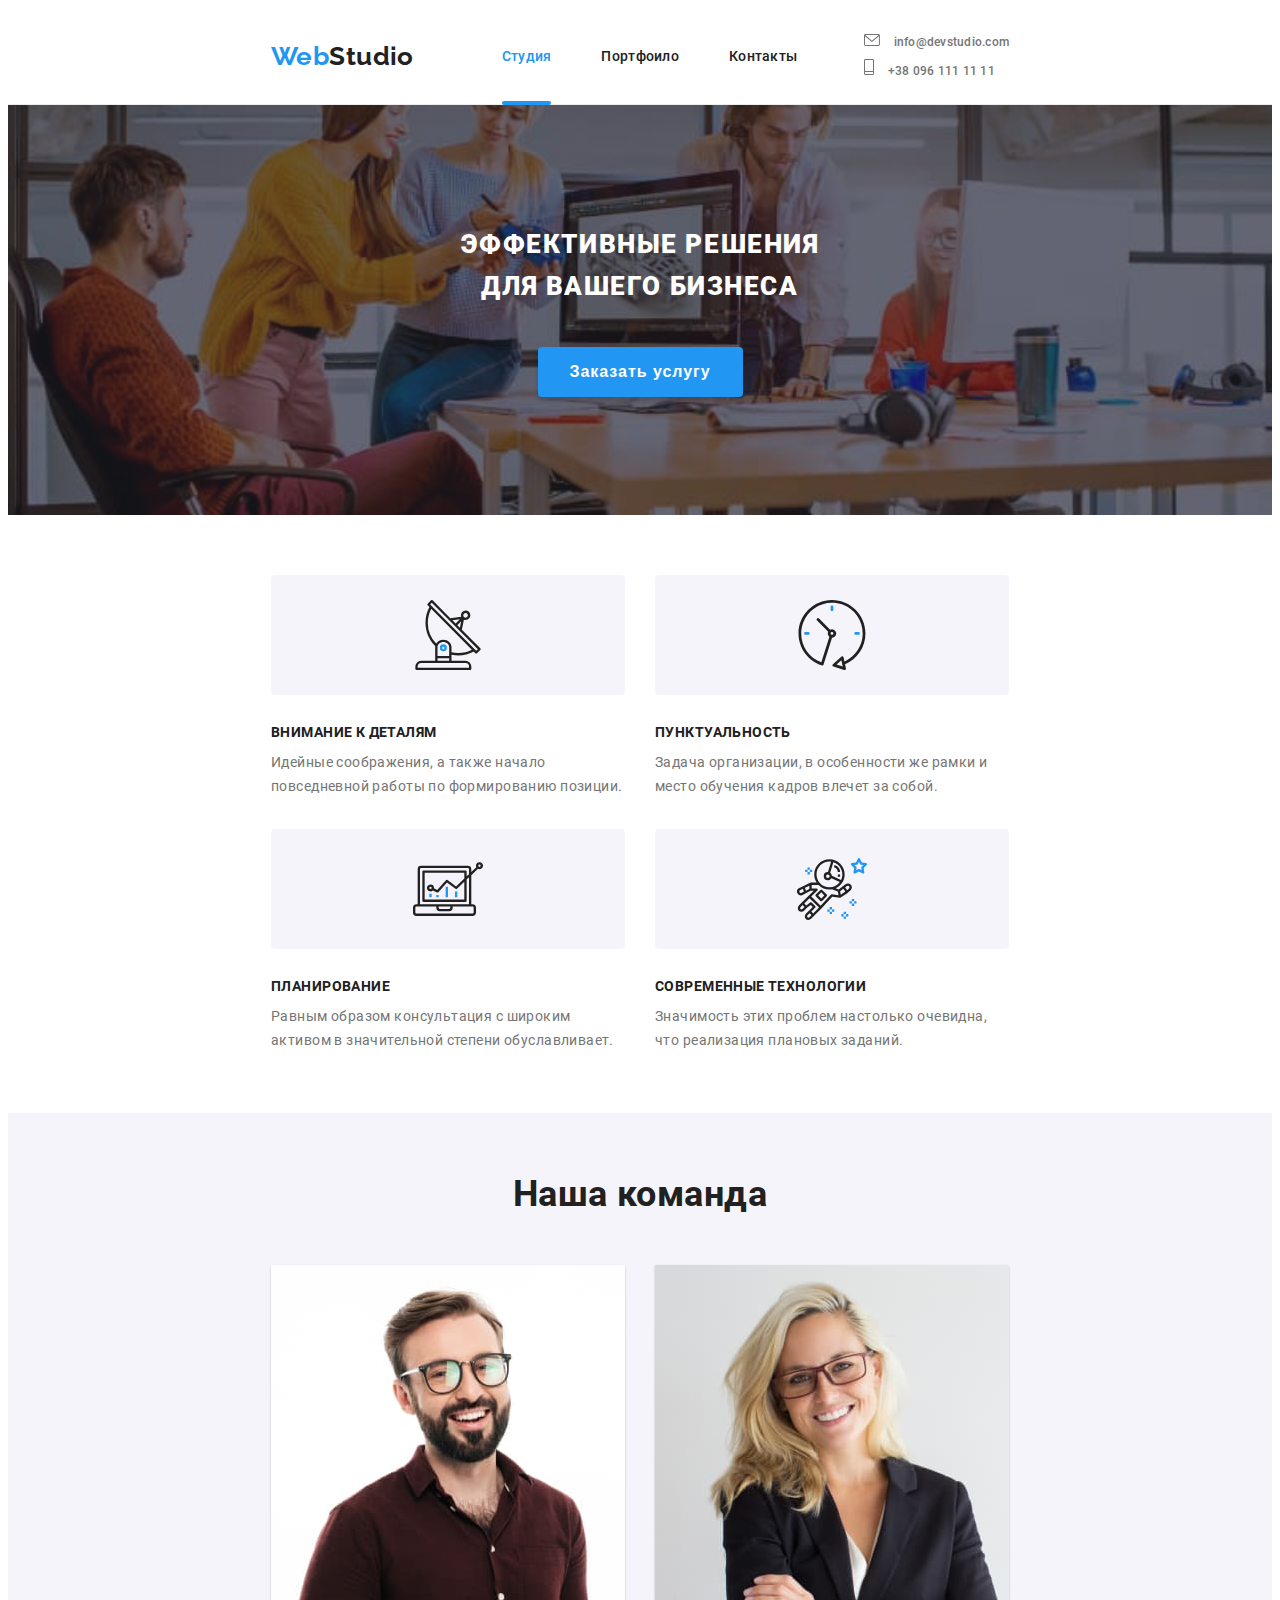
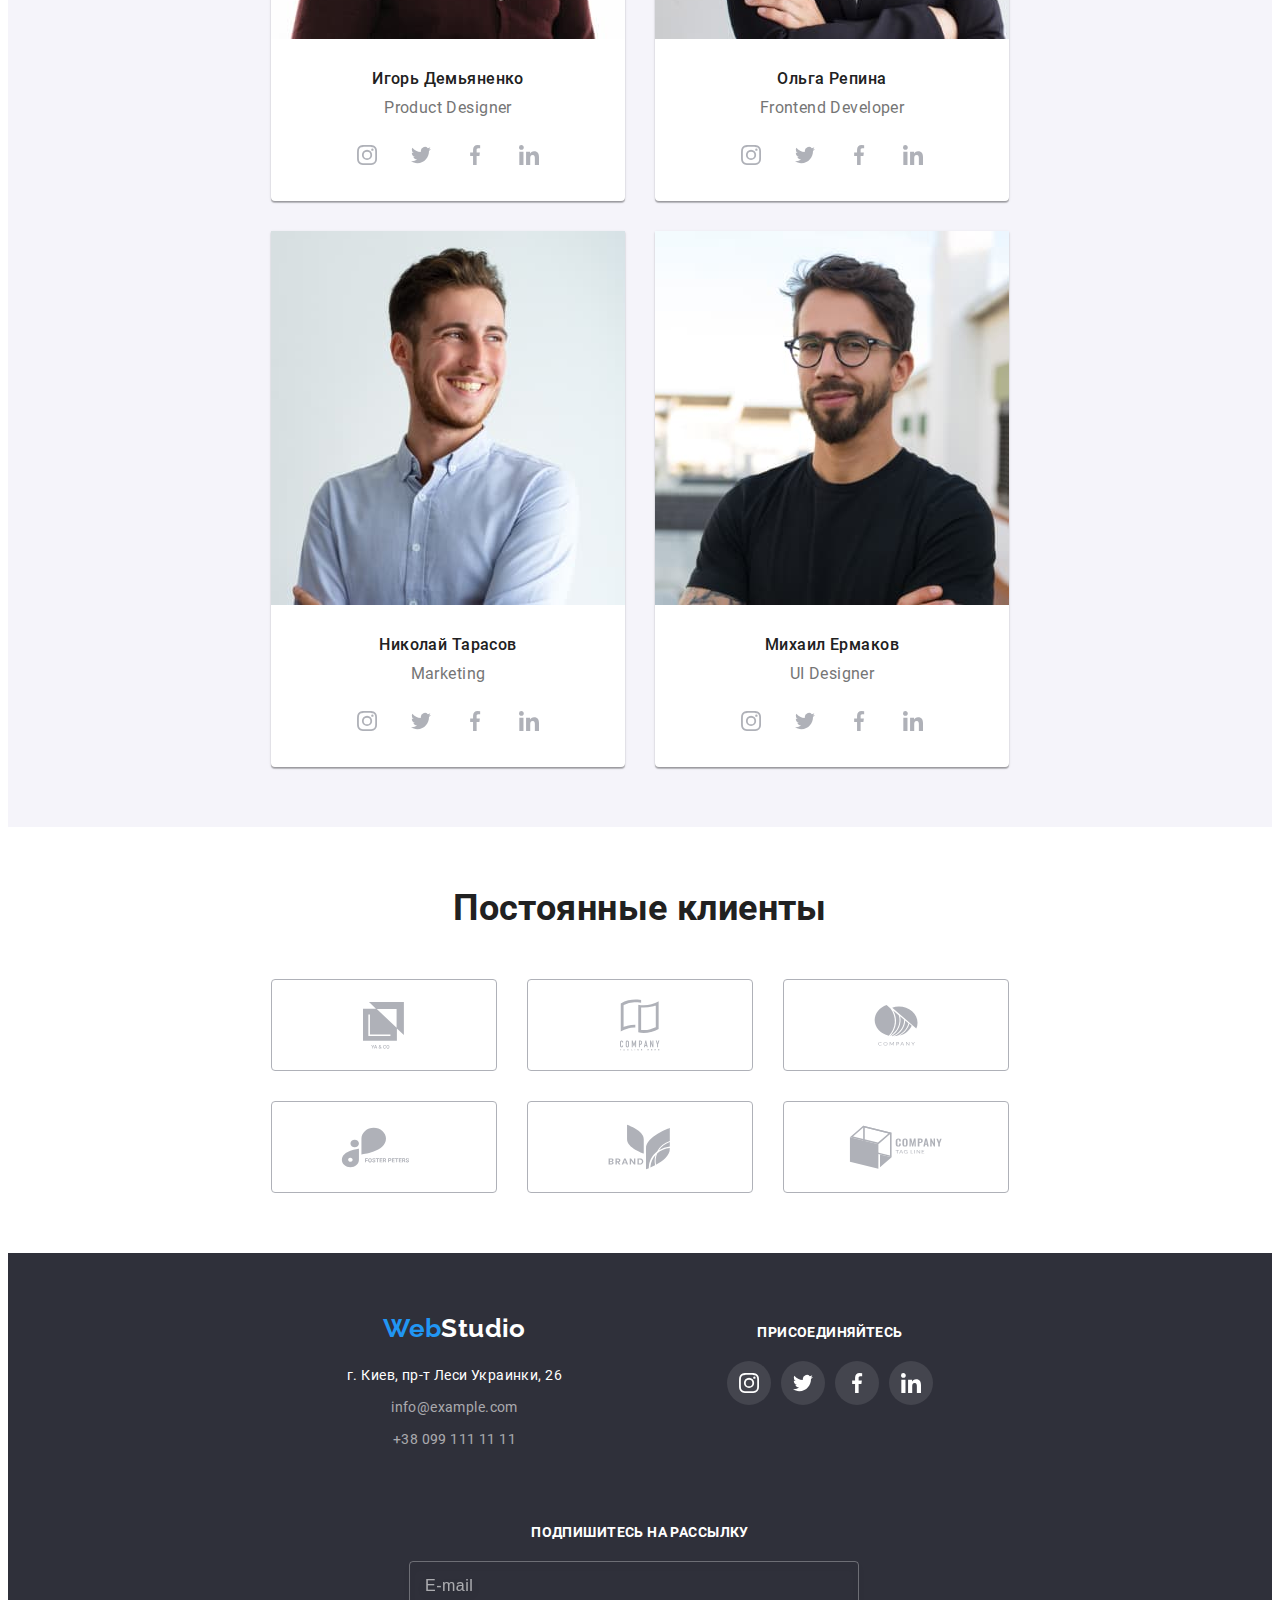
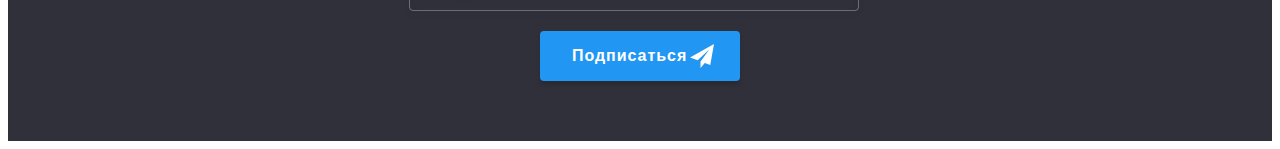
==== commit f647ebeb: "team-photo" ====
--- a/index.html
+++ b/index.html
@@ -203,11 +203,26 @@
         <h2 class="title">Наша команда</h2>
         <ul class="list flex-conteiner">
           <li class="team__item">
+            <picture>
+              <source srcset="./images/desktop/team/team-1webp@1x.wbp, ./images/desktop/team/team-1webp@2x.wbp" media="(min-width:1600px)"
+                type="image/wbp" />
+              <source srcset="./images/tablet/team/team-1webp@1x.wbp, ./images/tablet/team/team-1webp@2x.wbp"
+                media="(min-width:768px)" type="image/wbp" />
+              <source srcset="./images/mobile/team/team-1webp@1x.wbp, ./images/mobile/team/team-1webp@2x.wbp"
+                media="(max-width:767px)" type="image/wbp" />              
+              <source srcset="./images/desktop/team/team-1@1x.jpg, ./images/desktop/team/team-1@2x.jpg" media="(min-width:1600px)" type="image/jpg" />
+              <source srcset="./images/tablet/team/team-1@1x.jpg, ./images/tablet/team/team-1@2x.jpg" media="(min-width:768px)"
+                type="image/jpg" />
+              <source srcset="./images/mobile/team/team-1@1x.jpg, ./images/mobile/team/team-1@2x.jpg" media="(max-width:767px)"
+                type="image/jpg" />
             <img class="team__photo"
-              src="./images/team1.jpg"
+              src="./images/mobile/team/team-1@1x.jpg"
               alt="Дизайнер продуктов Игорь Демьяненко"
-              width="270"
-            />
+              width="450"
+              height="460"
+            />              
+            </picture>
+
             <div class="team__card">
             <h3 class="team__name">Игорь Демьяненко</h3>
             <p class="team__position" lang="en">Product Designer</p>
@@ -240,10 +255,23 @@
           </div>
           </li>
           <li class="team__item">
-            <img class="team__photo"
-              src="./images/team2.jpg"
-              alt="Разработчик Ольга Репина"
-              width="270"            />
+            <picture>
+               <source srcset="./images/desktop/team/team-2webp@1x.wbp, ./images/desktop/team/team-2webp@2x.wbp"
+                media="(min-width:1600px)" type="image/wbp" />
+              <source srcset="./images/tablet/team/team-2webp@1x.wbp, ./images/tablet/team/team-2webp@2x.wbp"
+                media="(min-width:768px)" type="image/wbp" />
+              <source srcset="./images/mobile/team/team-2webp@1x.wbp, ./images/mobile/team/team-2webp@2x.wbp"
+                media="(max-width:767px)" type="image/wbp" />
+              <source srcset="./images/desktop/team/team-2@1x.jpg, ./images/desktop/team/team-2@2x.jpg" media="(min-width:1600px)"
+                type="image/jpg" />
+              <source srcset="./images/tablet/team/team-2@1x.jpg, ./images/tablet/team/team-2@2x.jpg" media="(min-width:768px)"
+                type="image/jpg" />
+              <source srcset="./images/mobile/team/team-2@1x.jpg, ./images/mobile/team/team-2@2x.jpg" media="(max-width:767px)"
+                type="image/jpg" />
+              <img class="team__photo" src="./images/mobile/team/team-2@1x.jpg" alt="Разработчик Ольга Репина"
+                width="450" height="460" />
+            </picture>
+
             <div class="team__card">
             <h3 class="team__name">Ольга Репина</h3>
             <p class="team__position" lang="en">Frontend Developer</p>
@@ -276,11 +304,23 @@
             </div>
           </li>
           <li class="team__item">
-            <img class="team__photo"
-              src="./images/team3.jpg"
-              alt="Маркетолог Николай Тарасов"
-              width="270"/>
-            <div class="team__card">
+            <picture>
+              <source srcset="./images/desktop/team/team-3webp@1x.wbp, ./images/desktop/team/team-3webp@2x.wbp"
+                media="(min-width:1600px)" type="image/wbp" />
+              <source srcset="./images/tablet/team/team-3webp@1x.wbp, ./images/tablet/team/team-3webp@2x.wbp"
+                media="(min-width:768px)" type="image/wbp" />
+              <source srcset="./images/mobile/team/team-3webp@1x.wbp, ./images/mobile/team/team-3webp@2x.wbp"
+                media="(max-width:767px)" type="image/wbp" />
+              <source srcset="./images/desktop/team/team-3@1x.jpg, ./images/desktop/team/team-3@2x.jpg" media="(min-width:1600px)"
+                type="image/jpg" />
+              <source srcset="./images/tablet/team/team-3@1x.jpg, ./images/tablet/team/team-3@2x.jpg" media="(min-width:768px)"
+                type="image/jpg" />
+              <source srcset="./images/mobile/team/team-3@1x.jpg, ./images/mobile/team/team-3@2x.jpg" media="(max-width:767px)"
+                type="image/jpg" />
+              <img class="team__photo" src="./images/mobile/team/team-3@1x.jpg" alt="Маркетолог Николай Тарасов" width="450"
+                height="460" />
+              </picture>
+              <div class="team__card">
             <h3 class="team__name">Николай Тарасов</h3>
             <p class="team__position" lang="en">Marketing</p>
             <ul class="list social__list">
@@ -312,10 +352,22 @@
             </div>
           </li>
           <li class="team__item">
-            <img class="team__photo"
-              src="./images/team4.jpg"
-              alt="Проектировщик интерфейса Михаил Ермаков"
-              width="270"/>
+            <picture>
+              <source srcset="./images/desktop/team/team-4webp@1x.wbp, ./images/desktop/team/team-4webp@2x.wbp"
+                media="(min-width:1600px)" type="image/wbp" />
+              <source srcset="./images/tablet/team/team-4webp@1x.wbp, ./images/tablet/team/team-4webp@2x.wbp"
+                media="(min-width:768px)" type="image/wbp" />
+              <source srcset="./images/mobile/team/team-4webp@1x.wbp, ./images/mobile/team/team-4webp@2x.wbp"
+                media="(max-width:767px)" type="image/wbp" />
+              <source srcset="./images/desktop/team/team-4@1x.jpg, ./images/desktop/team/team-4@2x.jpg" media="(min-width:1600px)"
+                type="image/jpg" />
+              <source srcset="./images/tablet/team/team-4@1x.jpg, ./images/tablet/team/team-4@2x.jpg" media="(min-width:768px)"
+                type="image/jpg" />
+              <source srcset="./images/mobile/team/team-4@1x.jpg, ./images/mobile/team/team-4@2x.jpg" media="(max-width:767px)"
+                type="image/jpg" />
+              <img class="team__photo" src="./images/mobile/team/team-4@1x.jpg" alt="Проектировщик интерфейса Михаил Ермаков" width="450"
+                height="460" />
+            </picture>
             <div class="team__card">
             <h3 class="team__name">Михаил Ермаков</h3>
             <p class="team__position" lang="en">UI Designer</p>
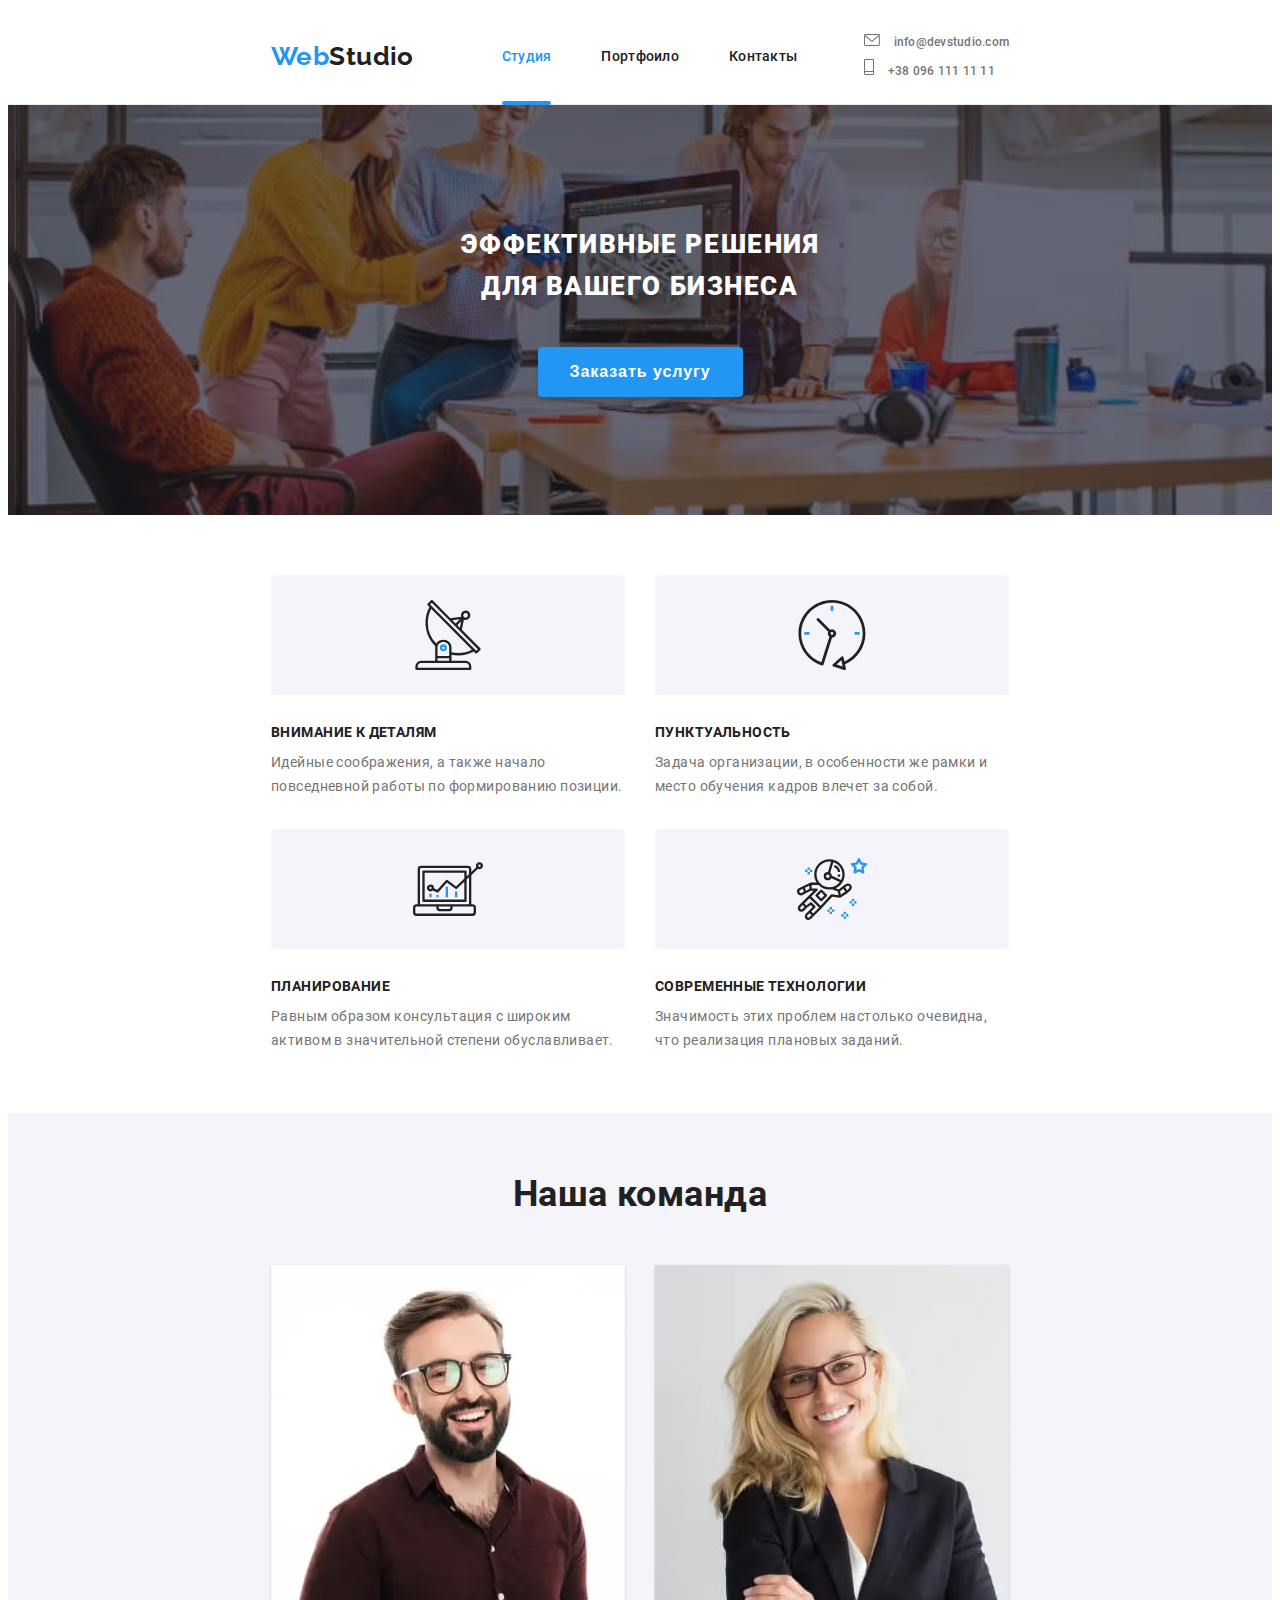
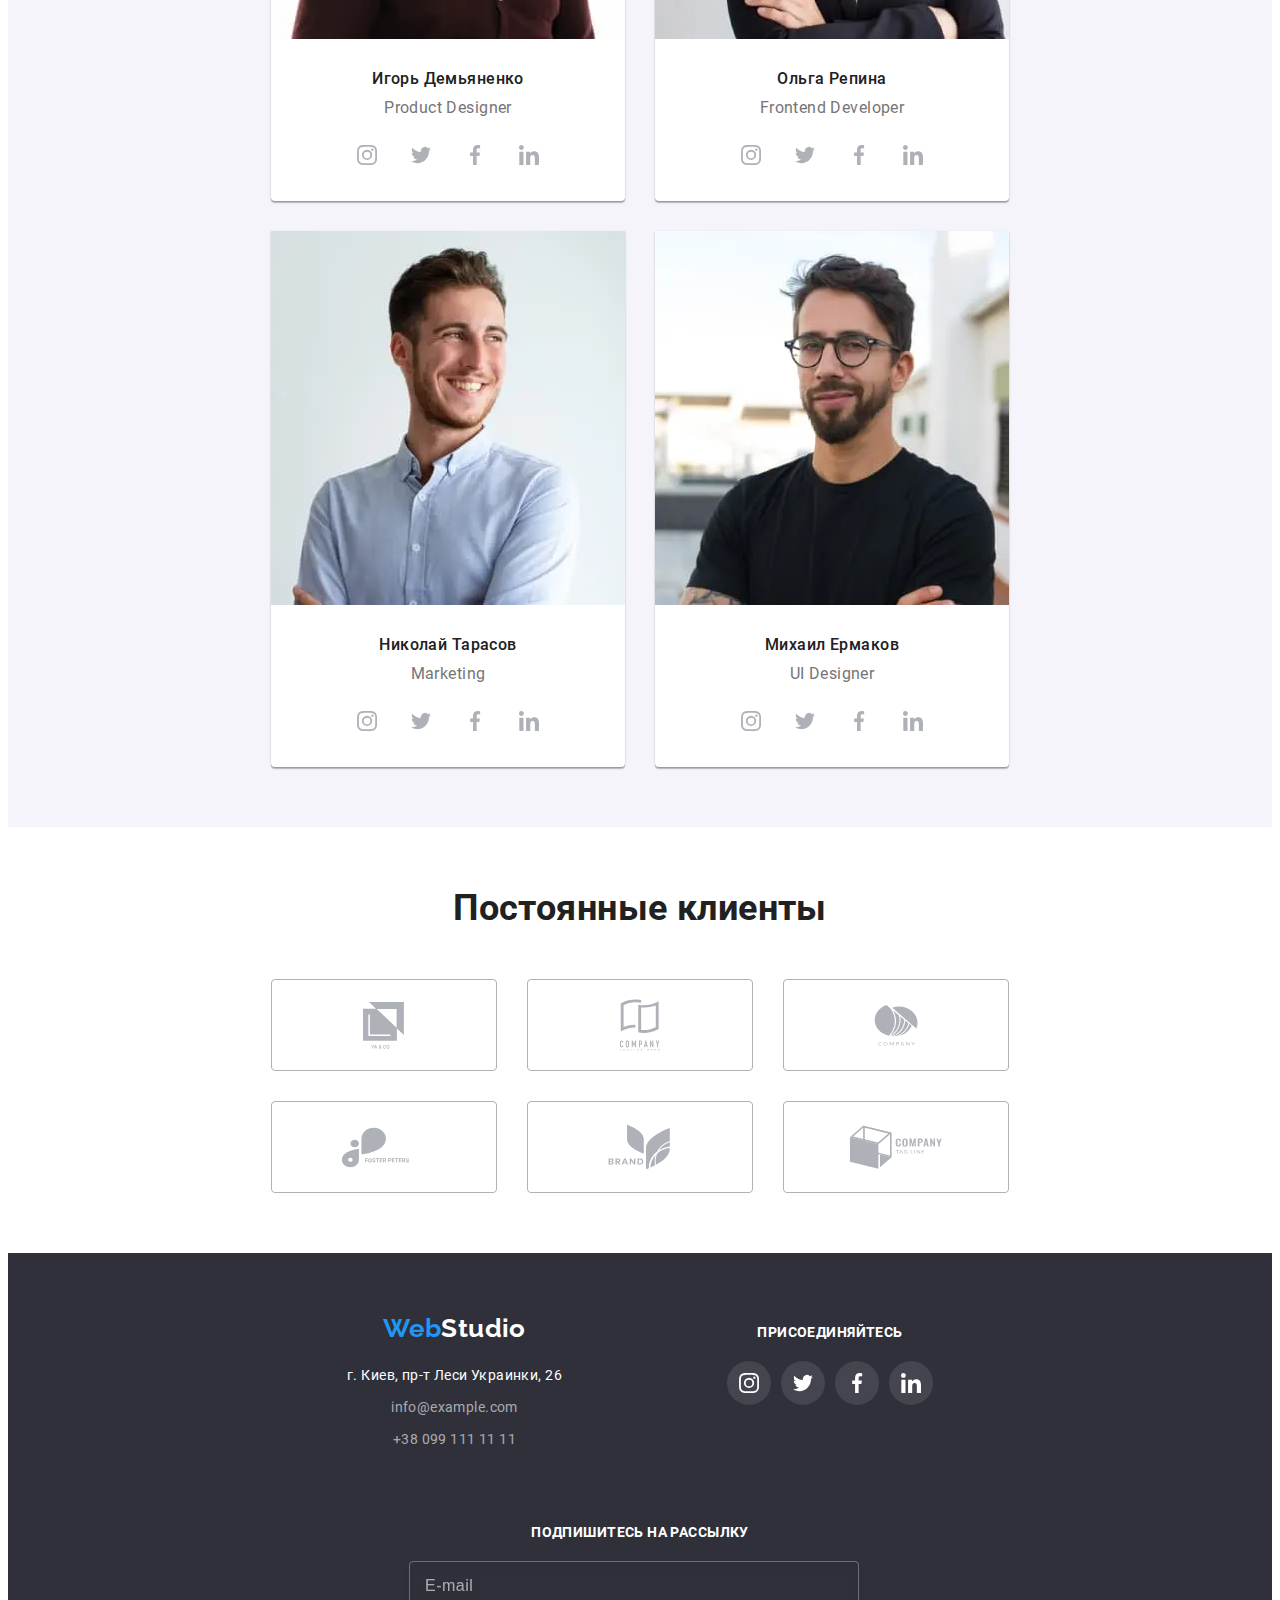
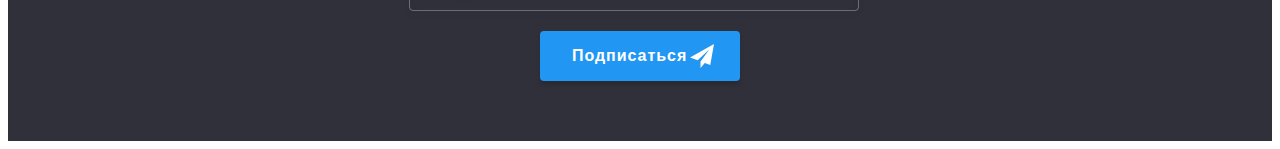
==== commit 9975846c: "add pic" ====
--- a/index.html
+++ b/index.html
@@ -171,27 +171,39 @@
         <h2 class="title">Чем мы занимаемся</h2>
         <ul class="list flex-conteiner">
           <li class="work__item">
-            <img class="work__image"
-              src="./images/box1.jpg"
-              alt="создание програмного обеспечения"
-              width="370"
-              height="294"/>
-              <p class="work__description">Десктопные приложения</p>
+          <picture>
+          <source srcset="./images/desktop/work/work-1webp@1x.webp 1x, ./images/desktop/work/work-1webp@2x.webp 2x" media="(min-width: 1600px)"
+            type="image/webp" />
+          <source srcset="./images/desktop/work/work-1@1x.jpg 1x, ./images/desktop/work/work-1@2x.jpg 2x" media="(min-width: 1600px)"
+            type="image/jpeg" />
+          <img class="work__image"
+          src="./images/desktop/work/work-1@1x.jpg"
+          alt="создание програмного обеспечения для десктопов"
+          width="370"
+          height="294"/>  
+          </picture>
+          <p class="work__description">Десктопные приложения</p>
           </li>
           <li class="work__item">
-            <img class="work__image"
-              src="./images/box2.jpg"
-              alt="разработка приложения"
-              width="370"
-              height="294"/>
-              <p class="work__description">Мобильные приложения</p>
+          <picture>
+            <source srcset="./images/desktop/work/work-2webp@1x.webp 1x, ./images/desktop/work/work-2webp@2x.webp 2x"
+              media="(min-width: 1600px)" type="image/webp" />
+            <source srcset="./images/desktop/work/work-2@1x.jpg 1x, ./images/desktop/work/work-2@2x.jpg 2x"
+              media="(min-width: 1600px)" type="image/jpeg" />
+            <img class="work__image" src="./images/desktop/work/work-2@1x.jpg"
+              alt="разработка мобильного приложения" width="370" height="294" />
+          </picture>
+          <p class="work__description">Мобильные приложения</p>
           </li>
           <li class="work__item">
-            <img class="work__image"
-              src="./images/box3.jpg"
-              alt="дизайн"
-              width="370"
-              height="294"/>
+          <picture>
+            <source srcset="./images/desktop/work/work-3webp@1x.webp 1x, ./images/desktop/work/work-3webp@2x.webp 2x"
+              media="(min-width: 1600px)" type="image/webp" />
+            <source srcset="./images/desktop/work/work-3@1x.jpg 1x, ./images/desktop/work/work-3@2x.jpg 2x"
+              media="(min-width: 1600px)" type="image/jpeg" />
+            <img class="work__image" src="./images/desktop/work/work-3@1x.jpg" alt="дизайн" width="370"
+              height="294" />
+          </picture>
               <p class="work__description">Дизайнерские решения</p>
           </li>
         </ul>
@@ -204,16 +216,16 @@
         <ul class="list flex-conteiner">
           <li class="team__item">
             <picture>
-              <source srcset="./images/desktop/team/team-1webp@1x.wbp, ./images/desktop/team/team-1webp@2x.wbp" media="(min-width:1600px)"
-                type="image/wbp" />
-              <source srcset="./images/tablet/team/team-1webp@1x.wbp, ./images/tablet/team/team-1webp@2x.wbp"
-                media="(min-width:768px)" type="image/wbp" />
-              <source srcset="./images/mobile/team/team-1webp@1x.wbp, ./images/mobile/team/team-1webp@2x.wbp"
-                media="(max-width:767px)" type="image/wbp" />              
-              <source srcset="./images/desktop/team/team-1@1x.jpg, ./images/desktop/team/team-1@2x.jpg" media="(min-width:1600px)" type="image/jpg" />
-              <source srcset="./images/tablet/team/team-1@1x.jpg, ./images/tablet/team/team-1@2x.jpg" media="(min-width:768px)"
-                type="image/jpg" />
-              <source srcset="./images/mobile/team/team-1@1x.jpg, ./images/mobile/team/team-1@2x.jpg" media="(max-width:767px)"
+              <source srcset="./images/desktop/team/team-1webp@1x.webp 1x, ./images/desktop/team/team-1webp@2x.webp 2x" media="(min-width:1600px)"
+                type="image/webp" />
+              <source srcset="./images/tablet/team/team-1webp@1x.webp 1x, ./images/tablet/team/team-1webp@2x.webp 2x"
+                media="(min-width:768px)" type="image/webp" />
+              <source srcset="./images/mobile/team/team-1webp@1x.webp 1x, ./images/mobile/team/team-1webp@2x.webp 2x"
+                media="(max-width:767px)" type="image/webp" />              
+              <source srcset="./images/desktop/team/team-1@1x.jpg 1x, ./images/desktop/team/team-1@2x.jpg 2x" media="(min-width:1600px)" type="image/jpg" />
+              <source srcset="./images/tablet/team/team-1@1x.jpg 1x, ./images/tablet/team/team-1@2x.jpg 2x" media="(min-width:768px)"
+                type="image/jpg" />
+              <source srcset="./images/mobile/team/team-1@1x.jpg 1x, ./images/mobile/team/team-1@2x.jpg 2x" media="(max-width:767px)"
                 type="image/jpg" />
             <img class="team__photo"
               src="./images/mobile/team/team-1@1x.jpg"
@@ -256,17 +268,17 @@
           </li>
           <li class="team__item">
             <picture>
-               <source srcset="./images/desktop/team/team-2webp@1x.wbp, ./images/desktop/team/team-2webp@2x.wbp"
-                media="(min-width:1600px)" type="image/wbp" />
-              <source srcset="./images/tablet/team/team-2webp@1x.wbp, ./images/tablet/team/team-2webp@2x.wbp"
-                media="(min-width:768px)" type="image/wbp" />
-              <source srcset="./images/mobile/team/team-2webp@1x.wbp, ./images/mobile/team/team-2webp@2x.wbp"
-                media="(max-width:767px)" type="image/wbp" />
-              <source srcset="./images/desktop/team/team-2@1x.jpg, ./images/desktop/team/team-2@2x.jpg" media="(min-width:1600px)"
-                type="image/jpg" />
-              <source srcset="./images/tablet/team/team-2@1x.jpg, ./images/tablet/team/team-2@2x.jpg" media="(min-width:768px)"
-                type="image/jpg" />
-              <source srcset="./images/mobile/team/team-2@1x.jpg, ./images/mobile/team/team-2@2x.jpg" media="(max-width:767px)"
+               <source srcset="./images/desktop/team/team-2webp@1x.webp 1x, ./images/desktop/team/team-2webp@2x.webp 2x"
+                media="(min-width:1600px)" type="image/webp" />
+              <source srcset="./images/tablet/team/team-2webp@1x.webp 1x, ./images/tablet/team/team-2webp@2x.webp 2x"
+                media="(min-width:768px)" type="image/webp" />
+              <source srcset="./images/mobile/team/team-2webp@1x.webp 1x, ./images/mobile/team/team-2webp@2x.webp 2x"
+                media="(max-width:767px)" type="image/webp" />
+              <source srcset="./images/desktop/team/team-2@1x.jpg 1x, ./images/desktop/team/team-2@2x.jpg 2x" media="(min-width:1600px)"
+                type="image/jpg" />
+              <source srcset="./images/tablet/team/team-2@1x.jpg 1x, ./images/tablet/team/team-2@2x.jpg 2x" media="(min-width:768px)"
+                type="image/jpg" />
+              <source srcset="./images/mobile/team/team-2@1x.jpg 1x, ./images/mobile/team/team-2@2x.jpg 2x" media="(max-width:767px)"
                 type="image/jpg" />
               <img class="team__photo" src="./images/mobile/team/team-2@1x.jpg" alt="Разработчик Ольга Репина"
                 width="450" height="460" />
@@ -305,17 +317,17 @@
           </li>
           <li class="team__item">
             <picture>
-              <source srcset="./images/desktop/team/team-3webp@1x.wbp, ./images/desktop/team/team-3webp@2x.wbp"
-                media="(min-width:1600px)" type="image/wbp" />
-              <source srcset="./images/tablet/team/team-3webp@1x.wbp, ./images/tablet/team/team-3webp@2x.wbp"
-                media="(min-width:768px)" type="image/wbp" />
-              <source srcset="./images/mobile/team/team-3webp@1x.wbp, ./images/mobile/team/team-3webp@2x.wbp"
-                media="(max-width:767px)" type="image/wbp" />
-              <source srcset="./images/desktop/team/team-3@1x.jpg, ./images/desktop/team/team-3@2x.jpg" media="(min-width:1600px)"
-                type="image/jpg" />
-              <source srcset="./images/tablet/team/team-3@1x.jpg, ./images/tablet/team/team-3@2x.jpg" media="(min-width:768px)"
-                type="image/jpg" />
-              <source srcset="./images/mobile/team/team-3@1x.jpg, ./images/mobile/team/team-3@2x.jpg" media="(max-width:767px)"
+              <source srcset="./images/desktop/team/team-3webp@1x.webp 1x, ./images/desktop/team/team-3webp@2x.webp 2x"
+                media="(min-width:1600px)" type="image/webp" />
+              <source srcset="./images/tablet/team/team-3webp@1x.webp 1x, ./images/tablet/team/team-3webp@2x.webp 2x"
+                media="(min-width:768px)" type="image/webp" />
+              <source srcset="./images/mobile/team/team-3webp@1x.webp 1x, ./images/mobile/team/team-3webp@2x.webp 2x"
+                media="(max-width:767px)" type="image/webp" />
+              <source srcset="./images/desktop/team/team-3@1x.jpg 1x, ./images/desktop/team/team-3@2x.jpg 2x" media="(min-width:1600px)"
+                type="image/jpg" />
+              <source srcset="./images/tablet/team/team-3@1x.jpg 1x, ./images/tablet/team/team-3@2x.jpg 2x" media="(min-width:768px)"
+                type="image/jpg" />
+              <source srcset="./images/mobile/team/team-3@1x.jpg 1x, ./images/mobile/team/team-3@2x.jpg 2x" media="(max-width:767px)"
                 type="image/jpg" />
               <img class="team__photo" src="./images/mobile/team/team-3@1x.jpg" alt="Маркетолог Николай Тарасов" width="450"
                 height="460" />
@@ -353,17 +365,17 @@
           </li>
           <li class="team__item">
             <picture>
-              <source srcset="./images/desktop/team/team-4webp@1x.wbp, ./images/desktop/team/team-4webp@2x.wbp"
-                media="(min-width:1600px)" type="image/wbp" />
-              <source srcset="./images/tablet/team/team-4webp@1x.wbp, ./images/tablet/team/team-4webp@2x.wbp"
-                media="(min-width:768px)" type="image/wbp" />
-              <source srcset="./images/mobile/team/team-4webp@1x.wbp, ./images/mobile/team/team-4webp@2x.wbp"
-                media="(max-width:767px)" type="image/wbp" />
-              <source srcset="./images/desktop/team/team-4@1x.jpg, ./images/desktop/team/team-4@2x.jpg" media="(min-width:1600px)"
-                type="image/jpg" />
-              <source srcset="./images/tablet/team/team-4@1x.jpg, ./images/tablet/team/team-4@2x.jpg" media="(min-width:768px)"
-                type="image/jpg" />
-              <source srcset="./images/mobile/team/team-4@1x.jpg, ./images/mobile/team/team-4@2x.jpg" media="(max-width:767px)"
+              <source srcset="./images/desktop/team/team-4webp@1x.webp 1x, ./images/desktop/team/team-4webp@2x.webp 2x"
+                media="(min-width:1600px)" type="image/webp" />
+              <source srcset="./images/tablet/team/team-4webp@1x.webp 1x, ./images/tablet/team/team-4webp@2x.webp 2x"
+                media="(min-width:768px)" type="image/webp" />
+              <source srcset="./images/mobile/team/team-4webp@1x.webp 1x, ./images/mobile/team/team-4webp@2x.webp 2x"
+                media="(max-width:767px)" type="image/webp" />
+              <source srcset="./images/desktop/team/team-4@1x.jpg 1x, ./images/desktop/team/team-4@2x.jpg 2x" media="(min-width:1600px)"
+                type="image/jpg" />
+              <source srcset="./images/tablet/team/team-4@1x.jpg 1x, ./images/tablet/team/team-4@2x.jpg 2x" media="(min-width:768px)"
+                type="image/jpg" />
+              <source srcset="./images/mobile/team/team-4@1x.jpg 1x, ./images/mobile/team/team-4@2x.jpg 2x" media="(max-width:767px)"
                 type="image/jpg" />
               <img class="team__photo" src="./images/mobile/team/team-4@1x.jpg" alt="Проектировщик интерфейса Михаил Ермаков" width="450"
                 height="460" />
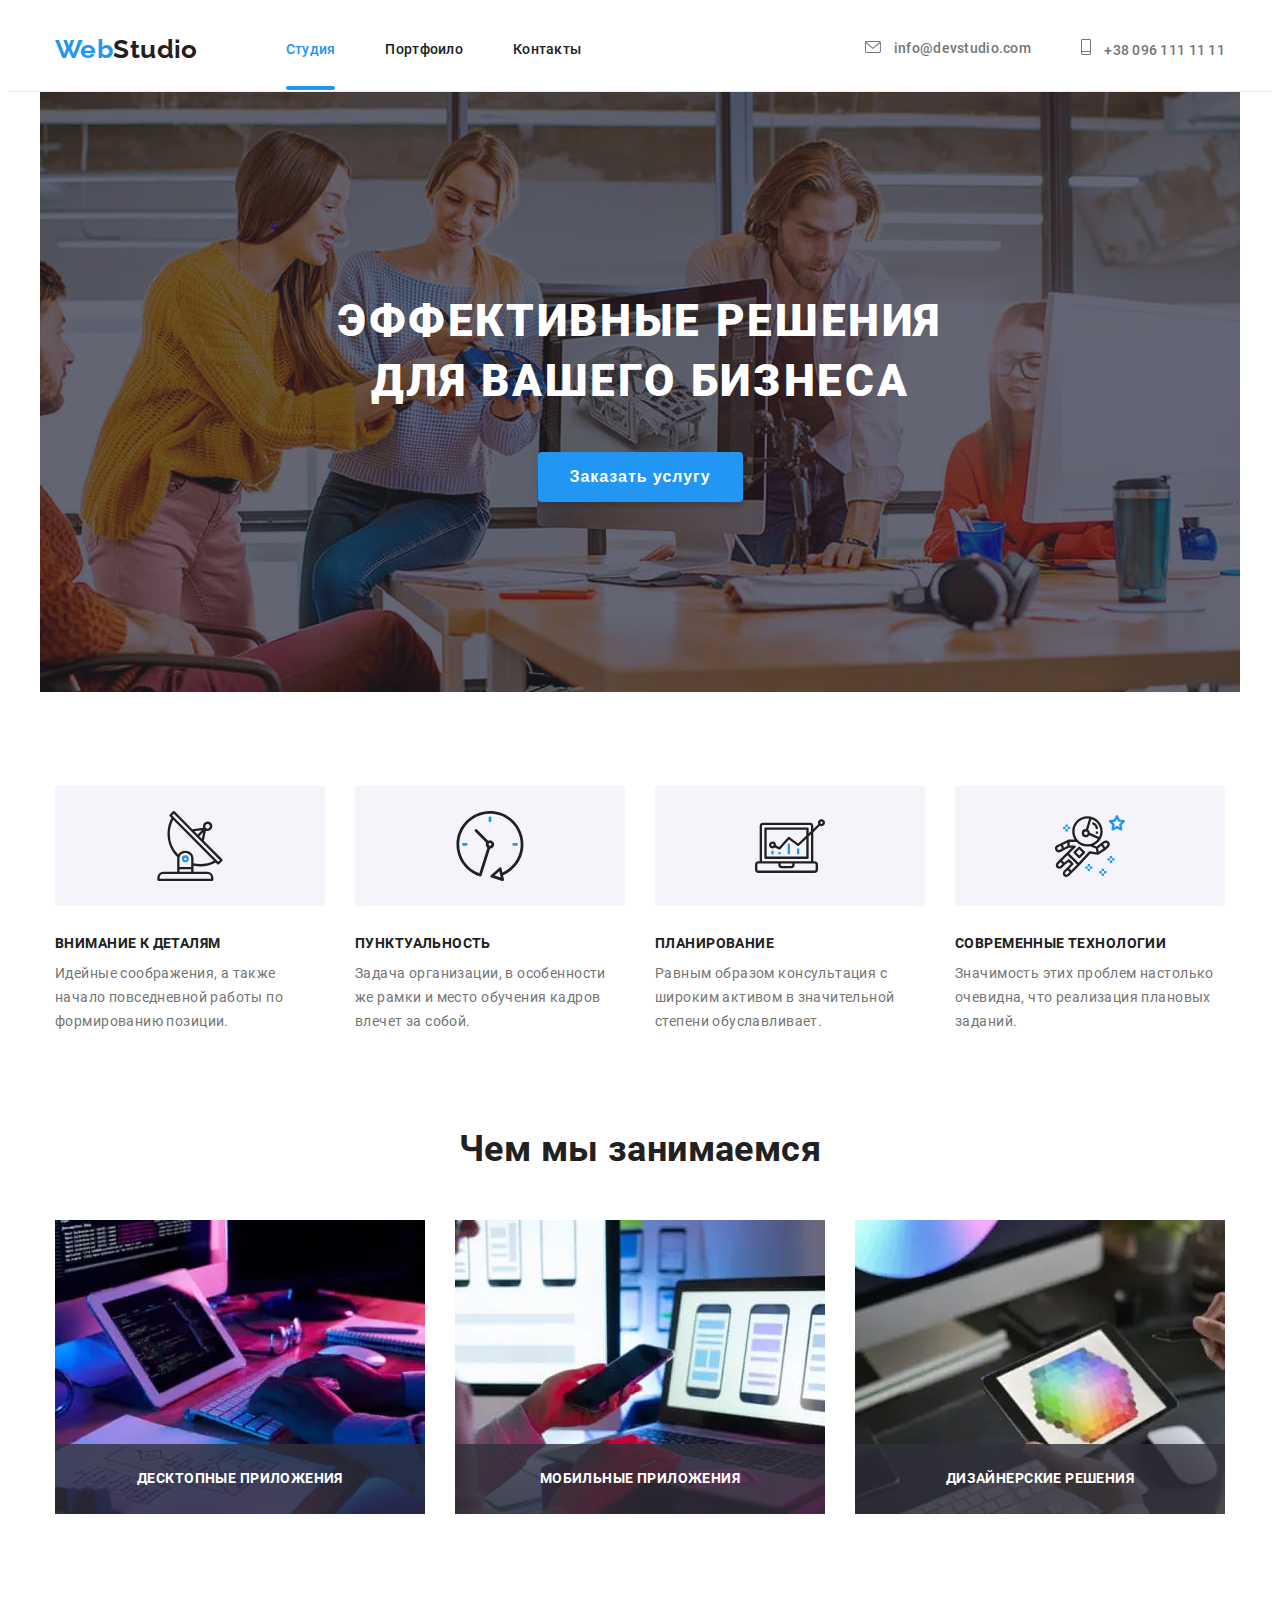
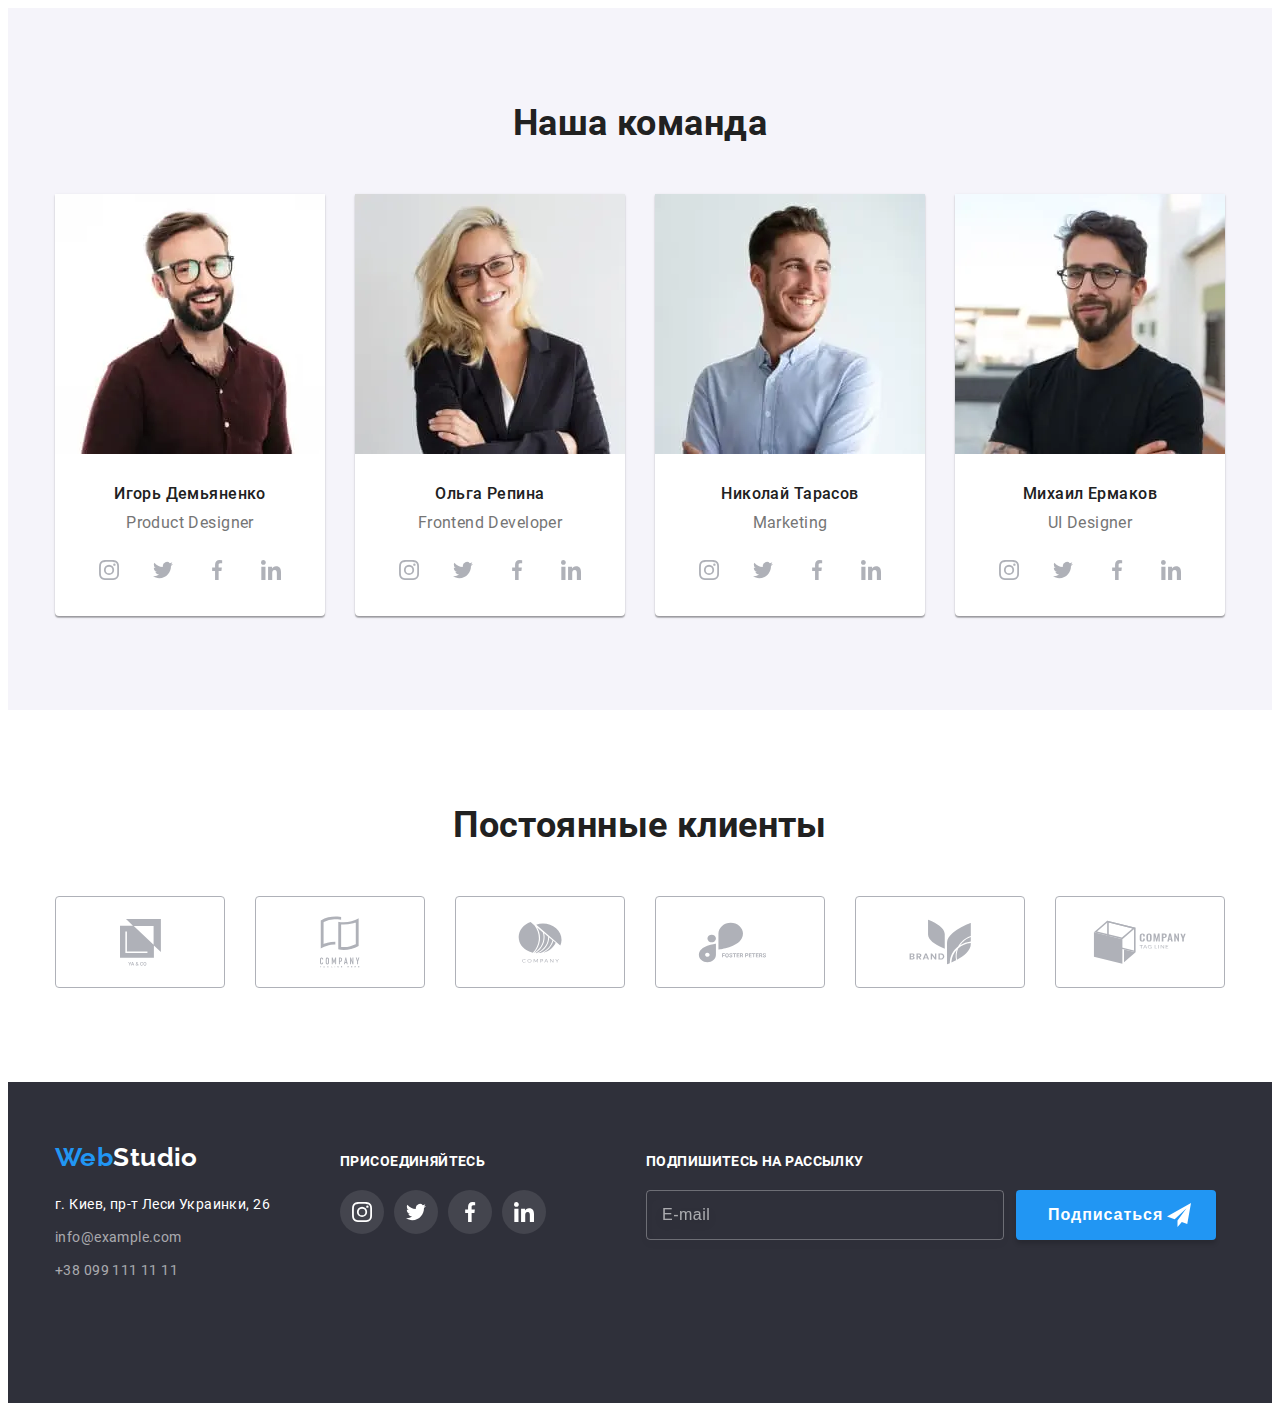
==== commit 33e53af1: "correct" ====
--- a/index.html
+++ b/index.html
@@ -61,6 +61,7 @@
   </div>
 </header>
 <!-- Mobile-menu-->
+
 <div class="mobile-menu" data-menu>
   <div class="conteiner__mobile-menu">
     <ul class="list mobile-menu__list">
@@ -74,6 +75,7 @@
         <a class="link mobile-menu__link" href="#"> Контакты </a>
       </li>
     </ul>
+
     <ul class="list mobile-menu__address">
       <li class="page-header__item">
         <a class="link mobile-menu__address--mail" href="mailto:info@devstudio.com">
@@ -172,9 +174,9 @@
         <ul class="list flex-conteiner">
           <li class="work__item">
           <picture>
-          <source srcset="./images/desktop/work/work-1webp@1x.webp 1x, ./images/desktop/work/work-1webp@2x.webp 2x" media="(min-width: 1600px)"
+          <source srcset="./images/desktop/work/work-1webp@1x.webp 1x, ./images/desktop/work/work-1webp@2x.webp 2x" media="(min-width: 1200px)"
             type="image/webp" />
-          <source srcset="./images/desktop/work/work-1@1x.jpg 1x, ./images/desktop/work/work-1@2x.jpg 2x" media="(min-width: 1600px)"
+          <source srcset="./images/desktop/work/work-1@1x.jpg 1x, ./images/desktop/work/work-1@2x.jpg 2x" media="(min-width: 1200px)"
             type="image/jpeg" />
           <img class="work__image"
           src="./images/desktop/work/work-1@1x.jpg"
@@ -187,9 +189,9 @@
           <li class="work__item">
           <picture>
             <source srcset="./images/desktop/work/work-2webp@1x.webp 1x, ./images/desktop/work/work-2webp@2x.webp 2x"
-              media="(min-width: 1600px)" type="image/webp" />
+              media="(min-width: 1200px)" type="image/webp" />
             <source srcset="./images/desktop/work/work-2@1x.jpg 1x, ./images/desktop/work/work-2@2x.jpg 2x"
-              media="(min-width: 1600px)" type="image/jpeg" />
+              media="(min-width: 1200px)" type="image/jpeg" />
             <img class="work__image" src="./images/desktop/work/work-2@1x.jpg"
               alt="разработка мобильного приложения" width="370" height="294" />
           </picture>
@@ -198,9 +200,9 @@
           <li class="work__item">
           <picture>
             <source srcset="./images/desktop/work/work-3webp@1x.webp 1x, ./images/desktop/work/work-3webp@2x.webp 2x"
-              media="(min-width: 1600px)" type="image/webp" />
+              media="(min-width: 1200px)" type="image/webp" />
             <source srcset="./images/desktop/work/work-3@1x.jpg 1x, ./images/desktop/work/work-3@2x.jpg 2x"
-              media="(min-width: 1600px)" type="image/jpeg" />
+              media="(min-width: 1200px)" type="image/jpeg" />
             <img class="work__image" src="./images/desktop/work/work-3@1x.jpg" alt="дизайн" width="370"
               height="294" />
           </picture>
@@ -216,13 +218,13 @@
         <ul class="list flex-conteiner">
           <li class="team__item">
             <picture>
-              <source srcset="./images/desktop/team/team-1webp@1x.webp 1x, ./images/desktop/team/team-1webp@2x.webp 2x" media="(min-width:1600px)"
+              <source srcset="./images/desktop/team/team-1webp@1x.webp 1x, ./images/desktop/team/team-1webp@2x.webp 2x" media="(min-width:1200px)"
                 type="image/webp" />
               <source srcset="./images/tablet/team/team-1webp@1x.webp 1x, ./images/tablet/team/team-1webp@2x.webp 2x"
                 media="(min-width:768px)" type="image/webp" />
               <source srcset="./images/mobile/team/team-1webp@1x.webp 1x, ./images/mobile/team/team-1webp@2x.webp 2x"
                 media="(max-width:767px)" type="image/webp" />              
-              <source srcset="./images/desktop/team/team-1@1x.jpg 1x, ./images/desktop/team/team-1@2x.jpg 2x" media="(min-width:1600px)" type="image/jpg" />
+              <source srcset="./images/desktop/team/team-1@1x.jpg 1x, ./images/desktop/team/team-1@2x.jpg 2x" media="(min-width:1200px)" type="image/jpg" />
               <source srcset="./images/tablet/team/team-1@1x.jpg 1x, ./images/tablet/team/team-1@2x.jpg 2x" media="(min-width:768px)"
                 type="image/jpg" />
               <source srcset="./images/mobile/team/team-1@1x.jpg 1x, ./images/mobile/team/team-1@2x.jpg 2x" media="(max-width:767px)"
@@ -269,12 +271,12 @@
           <li class="team__item">
             <picture>
                <source srcset="./images/desktop/team/team-2webp@1x.webp 1x, ./images/desktop/team/team-2webp@2x.webp 2x"
-                media="(min-width:1600px)" type="image/webp" />
+                media="(min-width:1200px)" type="image/webp" />
               <source srcset="./images/tablet/team/team-2webp@1x.webp 1x, ./images/tablet/team/team-2webp@2x.webp 2x"
                 media="(min-width:768px)" type="image/webp" />
               <source srcset="./images/mobile/team/team-2webp@1x.webp 1x, ./images/mobile/team/team-2webp@2x.webp 2x"
                 media="(max-width:767px)" type="image/webp" />
-              <source srcset="./images/desktop/team/team-2@1x.jpg 1x, ./images/desktop/team/team-2@2x.jpg 2x" media="(min-width:1600px)"
+              <source srcset="./images/desktop/team/team-2@1x.jpg 1x, ./images/desktop/team/team-2@2x.jpg 2x" media="(min-width:1200px)"
                 type="image/jpg" />
               <source srcset="./images/tablet/team/team-2@1x.jpg 1x, ./images/tablet/team/team-2@2x.jpg 2x" media="(min-width:768px)"
                 type="image/jpg" />
@@ -318,12 +320,12 @@
           <li class="team__item">
             <picture>
               <source srcset="./images/desktop/team/team-3webp@1x.webp 1x, ./images/desktop/team/team-3webp@2x.webp 2x"
-                media="(min-width:1600px)" type="image/webp" />
+                media="(min-width:1200px)" type="image/webp" />
               <source srcset="./images/tablet/team/team-3webp@1x.webp 1x, ./images/tablet/team/team-3webp@2x.webp 2x"
                 media="(min-width:768px)" type="image/webp" />
               <source srcset="./images/mobile/team/team-3webp@1x.webp 1x, ./images/mobile/team/team-3webp@2x.webp 2x"
                 media="(max-width:767px)" type="image/webp" />
-              <source srcset="./images/desktop/team/team-3@1x.jpg 1x, ./images/desktop/team/team-3@2x.jpg 2x" media="(min-width:1600px)"
+              <source srcset="./images/desktop/team/team-3@1x.jpg 1x, ./images/desktop/team/team-3@2x.jpg 2x" media="(min-width:1200px)"
                 type="image/jpg" />
               <source srcset="./images/tablet/team/team-3@1x.jpg 1x, ./images/tablet/team/team-3@2x.jpg 2x" media="(min-width:768px)"
                 type="image/jpg" />
@@ -366,12 +368,12 @@
           <li class="team__item">
             <picture>
               <source srcset="./images/desktop/team/team-4webp@1x.webp 1x, ./images/desktop/team/team-4webp@2x.webp 2x"
-                media="(min-width:1600px)" type="image/webp" />
+                media="(min-width:1200px)" type="image/webp" />
               <source srcset="./images/tablet/team/team-4webp@1x.webp 1x, ./images/tablet/team/team-4webp@2x.webp 2x"
                 media="(min-width:768px)" type="image/webp" />
               <source srcset="./images/mobile/team/team-4webp@1x.webp 1x, ./images/mobile/team/team-4webp@2x.webp 2x"
                 media="(max-width:767px)" type="image/webp" />
-              <source srcset="./images/desktop/team/team-4@1x.jpg 1x, ./images/desktop/team/team-4@2x.jpg 2x" media="(min-width:1600px)"
+              <source srcset="./images/desktop/team/team-4@1x.jpg 1x, ./images/desktop/team/team-4@2x.jpg 2x" media="(min-width:1200px)"
                 type="image/jpg" />
               <source srcset="./images/tablet/team/team-4@1x.jpg 1x, ./images/tablet/team/team-4@2x.jpg 2x" media="(min-width:768px)"
                 type="image/jpg" />
--- a/css/main.min.css
+++ b/css/main.min.css
@@ -1,2 +1,2 @@
-:root{--primary-title-color: #212121;--primary-text-color: #757575;--primary-bcg-color: #ffffff;--secondary-bcg-color: #f5f4fa;--footer-bcg: #2f303a;--accent-color: #2196f3;--dark-bcg-text: #ffffff;--font-family-text: Roboto;--font-size-text: 14px;--animation: 250ms cubic-bezier(0.4, 0, 0.2, 1)}@font-face{font-family:"Roboto";font-style:normal;font-weight:400;src:url("../fonts/roboto-v27-latin_cyrillic-regular.eot");src:local(""),url("../fonts/roboto-v27-latin_cyrillic-regular.eot?#iefix") format("embedded-opentype"),url("../fonts/roboto-v27-latin_cyrillic-regular.woff2") format("woff2"),url("../fonts/roboto-v27-latin_cyrillic-regular.woff") format("woff"),url("../fonts/roboto-v27-latin_cyrillic-regular.ttf") format("truetype"),url("../fonts/roboto-v27-latin_cyrillic-regular.svg#Roboto") format("svg")}@font-face{font-family:"Roboto";font-style:italic;font-weight:400;src:url("../fonts/roboto-v27-latin_cyrillic-italic.eot");src:local(""),url("../fonts/roboto-v27-latin_cyrillic-italic.eot?#iefix") format("embedded-opentype"),url("../fonts/roboto-v27-latin_cyrillic-italic.woff2") format("woff2"),url("../fonts/roboto-v27-latin_cyrillic-italic.woff") format("woff"),url("../fonts/roboto-v27-latin_cyrillic-italic.ttf") format("truetype"),url("../fonts/roboto-v27-latin_cyrillic-italic.svg#Roboto") format("svg")}@font-face{font-family:"Roboto";font-style:normal;font-weight:500;src:url("../fonts/roboto-v27-latin_cyrillic-500.eot");src:local(""),url("../fonts/roboto-v27-latin_cyrillic-500.eot?#iefix") format("embedded-opentype"),url("../fonts/roboto-v27-latin_cyrillic-500.woff2") format("woff2"),url("../fonts/roboto-v27-latin_cyrillic-500.woff") format("woff"),url("../fonts/roboto-v27-latin_cyrillic-500.ttf") format("truetype"),url("../fonts/roboto-v27-latin_cyrillic-500.svg#Roboto") format("svg")}@font-face{font-family:"Roboto";font-style:normal;font-weight:700;src:url("../fonts/roboto-v27-latin_cyrillic-700.eot");src:local(""),url("../fonts/roboto-v27-latin_cyrillic-700.eot?#iefix") format("embedded-opentype"),url("../fonts/roboto-v27-latin_cyrillic-700.woff2") format("woff2"),url("../fonts/roboto-v27-latin_cyrillic-700.woff") format("woff"),url("../fonts/roboto-v27-latin_cyrillic-700.ttf") format("truetype"),url("../fonts/roboto-v27-latin_cyrillic-700.svg#Roboto") format("svg")}@font-face{font-family:"Roboto";font-style:normal;font-weight:900;src:url("../fonts/roboto-v27-latin_cyrillic-900.eot");src:local(""),url("../fonts/roboto-v27-latin_cyrillic-900.eot?#iefix") format("embedded-opentype"),url("../fonts/roboto-v27-latin_cyrillic-900.woff2") format("woff2"),url("../fonts/roboto-v27-latin_cyrillic-900.woff") format("woff"),url("../fonts/roboto-v27-latin_cyrillic-900.ttf") format("truetype"),url("../fonts/roboto-v27-latin_cyrillic-900.svg#Roboto") format("svg")}@font-face{font-family:"Raleway";font-style:normal;font-weight:400;src:url("../fonts/raleway-v19-latin-regular.eot");src:local(""),url("../fonts/raleway-v19-latin-regular.eot?#iefix") format("embedded-opentype"),url("../fonts/raleway-v19-latin-regular.woff2") format("woff2"),url("../fonts/raleway-v19-latin-regular.woff") format("woff"),url("../fonts/raleway-v19-latin-regular.ttf") format("truetype"),url("../fonts/raleway-v19-latin-regular.svg#Raleway") format("svg")}@font-face{font-family:"Raleway";font-style:normal;font-weight:700;src:url("../fonts/raleway-v19-latin-700.eot");src:local(""),url("../fonts/raleway-v19-latin-700.eot?#iefix") format("embedded-opentype"),url("../fonts/raleway-v19-latin-700.woff2") format("woff2"),url("../fonts/raleway-v19-latin-700.woff") format("woff"),url("../fonts/raleway-v19-latin-700.ttf") format("truetype"),url("../fonts/raleway-v19-latin-700.svg#Raleway") format("svg")}html{box-sizing:border-box}*,*::before,*::after{box-sizing:inherit}body{background-color:var(--primary-bcg-color);color:var(--primary-title-color);font-family:var(--font-family-text),sans-serif;font-size:var(--font-size-text);letter-spacing:0.03em}h1,h2,h3,p{margin:0;padding:0}img{display:block;max-width:100%;height:auto}.list{padding-left:0;margin:0;list-style:none}.visually-hidden{position:absolute !important;clip:rect(1px 1px 1px 1px);clip:rect(1px, 1px, 1px, 1px);padding:0 !important;border:0 !important;height:1px !important;width:1px !important;overflow:hidden}.link,.logo-link,.project__link{color:inherit;text-decoration:none;transition:color var(--animation)}.link:hover,.link:focus{color:var(--accent-color)}.conteiner{width:100%;margin-left:auto;margin-right:auto;padding-left:15px;padding-right:15px}@media screen and (min-width: 480px){.conteiner{max-width:480px}}@media screen and (min-width: 768px){.conteiner{max-width:768px}}@media screen and (min-width: 1600px){.conteiner{max-width:1200px}}@media screen and (min-width: 768px){.flex-conteiner{display:flex;flex-wrap:wrap;margin-right:-30px;margin-bottom:-30px}}.conteiner__mobile-menu{width:100%;margin:48px 40px}.title{margin-bottom:50px;font-size:36px;line-height:1.17;text-align:center}.button,.main-button,.modal-form__button{border-radius:4px;border:none;font-size:16px;cursor:pointer}.button{padding:6px 24px;color:inherit;background:var(--secondary-bcg-color);font-weight:500;line-height:1.62;letter-spacing:0.03em;transition:color var(--animation),background-color var(--animation),box-shadow var(--animation)}.button:hover,.button:focus{color:var(--dark-bcg-text);background-color:var(--accent-color);box-shadow:0px 3px 1px rgba(0,0,0,0.1),0px 1px 2px rgba(0,0,0,0.08),0px 2px 2px rgba(0,0,0,0.12)}.main-button,.modal-form__button{padding:10px 32px;box-shadow:0px 4px 4px rgba(0,0,0,0.15);color:var(--dark-bcg-text);background-color:var(--accent-color);font-weight:700;line-height:1.87;letter-spacing:0.06em}.modal-form__button{margin-top:30px;width:200px;height:50px;margin-left:auto;margin-right:auto}.logo-link{display:block}.logo-web,.logo-studio{font-family:Raleway;font-weight:700;font-size:26px;line-height:1.19}.logo-web{color:var(--accent-color)}.footer__logo-studio{color:var(--dark-bcg-text)}.social__list{display:flex;justify-content:center}.social__item:not(:last-child){margin-right:10px}.social__link,.team-social__link,.footer-social__link{display:flex;justify-content:center;align-items:center;width:44px;height:44px;border-radius:50%;transition:background-color var(--animation)}.social__link:focus,.team-social__link:focus,.footer-social__link:focus,.social__link:hover,.team-social__link:hover,.footer-social__link:hover{background-color:var(--accent-color)}.team-social__link{background-color:var(--primary-bcg-color)}.footer-social__link{border:1px solid transparent;background:rgba(255,255,255,0.1)}.social__icon,.team-social__icon,.footer-social__icon{transition:fill var(--animation)}.social__link:focus .social__icon,.team-social__link:focus .social__icon,.footer-social__link:focus .social__icon,.social__link:focus .team-social__icon,.team-social__link:focus .team-social__icon,.footer-social__link:focus .team-social__icon,.social__link:focus .footer-social__icon,.team-social__link:focus .footer-social__icon,.footer-social__link:focus .footer-social__icon,.social__link:hover .social__icon,.team-social__link:hover .social__icon,.footer-social__link:hover .social__icon,.social__link:hover .team-social__icon,.team-social__link:hover .team-social__icon,.footer-social__link:hover .team-social__icon,.social__link:hover .footer-social__icon,.team-social__link:hover .footer-social__icon,.footer-social__link:hover .footer-social__icon{fill:var(--primary-bcg-color)}.team-social__icon{fill:#afb1b8}.footer-social__icon{fill:var(--dark-bcg-text)}.section{padding-top:60px;padding-bottom:60px}@media screen and (min-width: 1600px){.section{padding-top:94px;padding-bottom:94px}}.page-header{border-bottom:1px solid #ececec}.page-header__menu{display:flex;align-items:center;padding-top:26px;padding-bottom:26px}@media screen and (min-width: 768px){.page-header__logo-link{margin-right:88px}}@media screen and (min-width: 1600px){.page-header__logo-link .page-header__logo-link{margin-right:93px}}.current{position:relative;color:var(--accent-color)}.current::after{content:"";position:absolute;left:0;bottom:-1px;width:100%;height:4px;background-color:var(--accent-color);border-radius:2px}.page-header__list{display:none}@media screen and (min-width: 768px){.page-header__list{display:flex}}.page-header__link{padding:40px 0;font-weight:500;line-height:1.14;letter-spacing:0.02em}@media screen and (min-width: 1600px){.page-header__link{padding:32px 0}}.page-header__item:not(:last-child){margin-right:50px}.page-header__address{display:none;color:var(--primary-text-color);margin-left:auto}@media screen and (min-width: 768px){.page-header__address{display:flex}}@media screen and (min-width: 768px) and (max-width: 1600px){.page-header__address{flex-direction:column;align-items:flex-start}}.page-header__address--item{display:flex;align-items:center;font-weight:500;font-size:12px;line-height:1.17;letter-spacing:0.02em;color:var(--primary-text-color)}@media screen and (min-width: 1600px){.page-header__address--item{font-size:14px;line-height:1.14}}@media screen and (min-width: 768px) and (max-width: 1599.99px){.page-header__address--item:not(:last-child){margin-bottom:10px}}@media screen and (min-width: 1600px){.page-header__address--item:not(:last-child){margin-right:50px}}.page-header__address--icon{align-items:center;margin-right:10px;fill:currentColor}.hero{max-width:1600px;max-height:600px;padding-top:118px;padding-bottom:118px;margin-left:auto;margin-right:auto;text-align:center;background-image:linear-gradient(to top, rgba(47,48,58,0.4), rgba(47,48,58,0.4)),url(../images/mobile/hero/hero@1x.jpg);background-repeat:no-repeat;background-size:cover;background-position:center}@media screen and (min-width: 768px){.hero{background-image:linear-gradient(to top, rgba(47,48,58,0.4), rgba(47,48,58,0.4)),url(../images/tablet/hero/hero@1x.jpg)}}@media screen and (min-width: 1600px){.hero{background-image:linear-gradient(to top, rgba(47,48,58,0.4), rgba(47,48,58,0.4)),url(../images/desktop/hero/hero@1x.jpg);padding-top:200px;padding-bottom:200px}}@media screen and (min-device-pixel-ratio: 2) and (max-width: 767.99px), screen and (-webkit-min-device-pixel-ratio: 2) and (max-width: 767.99px), screen and (min-resolution: 192dpi) and (max-width: 767.99px), screen and (min-resolution: 2dppx) and (max-width: 767.99px){.hero{background-image:linear-gradient(to top, rgba(47,48,58,0.4), rgba(47,48,58,0.4)),url(../images/mobile/hero/hero@2x.jpg)}}@media screen and (min-device-pixel-ratio: 2) and (min-width: 768px), screen and (-webkit-min-device-pixel-ratio: 2) and (min-width: 768px), screen and (min-resolution: 192dpi) and (min-width: 768px), screen and (min-resolution: 2dppx) and (min-width: 768px){.hero{background-image:linear-gradient(to top, rgba(47,48,58,0.4), rgba(47,48,58,0.4)),url(../images/tablet/hero/hero@1x.jpg)}}@media screen and (min-device-pixel-ratio: 2) and (min-width: 1200px), screen and (-webkit-min-device-pixel-ratio: 2) and (min-width: 1200px), screen and (min-resolution: 192dpi) and (min-width: 1200px), screen and (min-resolution: 2dppx) and (min-width: 1200px){.hero{background-image:linear-gradient(to top, rgba(47,48,58,0.4), rgba(47,48,58,0.4)),url(../images/desktop/hero/hero@1x.jpg);padding-top:200px;padding-bottom:200px}}.hero__title{margin-bottom:40px;color:var(--dark-bcg-text);font-weight:900;font-size:26px;line-height:1.62;letter-spacing:0.06em;text-transform:uppercase}@media screen and (min-width: 1600px){.hero__title{font-size:44px;line-height:1.36}}@media screen and (max-width: 767.99px){.features__item:not(:last-child){margin-bottom:30px}}@media screen and (min-width: 768px){.features__item{margin-right:30px;margin-bottom:30px;flex-basis:calc((100% - 30px * 2) / 2)}}@media screen and (min-width: 1600px){.features__item{flex-basis:calc((100% - 30px * 4) / 4)}}.features__icon{display:flex;justify-content:center;align-items:center;height:120px;width:100%;margin-bottom:30px;background-color:var(--secondary-bcg-color);border-radius:4px}.features__title{margin-bottom:10px;font-size:var(--font-size-text);line-height:1.14;text-transform:uppercase}@media screen and (max-width: 767.99px){.features__title{text-align:center}}.features__text{color:var(--primary-text-color);line-height:1.71}.work{padding-bottom:94px}@media screen and (max-width: 1599.99px){.work{display:none}}.work__item{position:relative;flex-basis:calc((100% - 30px * 3) / 3);margin-right:30px;margin-bottom:30px}.work__description{position:absolute;bottom:0;display:flex;align-items:center;justify-content:center;width:100%;height:70px;font-style:normal;font-weight:700;line-height:1.14;text-align:center;letter-spacing:0.03em;text-transform:uppercase;background-color:rgba(47,48,58,0.8);color:var(--dark-bcg-text)}.team{background-color:var(--secondary-bcg-color)}.team__item{background-color:var(--primary-bcg-color);box-shadow:0px 1px 3px rgba(0,0,0,0.12),0px 1px 1px rgba(0,0,0,0.14),0px 2px 1px rgba(0,0,0,0.2);border-radius:0px 0px 4px 4px}@media screen and (max-width: 767.99px){.team__item:not(:last-child){margin-bottom:30px;padding-bottom:24px}}@media screen and (min-width: 768px){.team__item{flex-basis:calc((100% - 30px * 2) / 2);padding-bottom:24px;margin-right:30px;margin-bottom:30px}}@media screen and (min-width: 1600px){.team__item{flex-basis:calc((100% - 30px * 4) / 4)}}.team__photo{margin-bottom:30px}.team__card{padding-left:15px;padding-right:15px}.team__name,.team__position{text-align:center;font-size:16px;line-height:1.19}.team__name{margin-bottom:10px;font-weight:500}.team__position{margin-bottom:16px;color:var(--primary-text-color)}.clients__list{display:flex}@media screen and (max-width: 1599.99px){.clients__list{flex-wrap:wrap;margin-right:-30px;margin-bottom:-30px}}@media screen and (max-width: 767.99px){.clients__item{flex-basis:calc((100% - 30px * 2) / 2);padding-bottom:30px}.clients__item:nth-child(2n+1){margin-right:30px}}@media screen and (min-width: 768px) and (max-width: 1599.99px){.clients__item{flex-basis:calc((100% - 30px * 3) / 3);padding-bottom:30px}.clients__item:not(:nth-child(3n)){margin-right:30px}}@media screen and (min-width: 1600px){.clients__item:not(:last-child){margin-right:30px}}.clients__link{display:flex;align-items:center;justify-content:center;height:92px;border:1px solid #afb1b8;border-radius:4px;transition:border var(--animation)}.clients__link:hover,.clients__link:focus{border:1px solid var(--accent-color)}@media screen and (min-width: 1600px){.clients__link{width:170px}}.clients__icon{fill:#afb1b8;transition:fill var(--animation)}.clients__link:hover .clients__icon,.clients__link:focus .clients__icon{fill:var(--accent-color)}.footer{padding-top:60px;padding-bottom:60px;background-color:var(--footer-bcg)}@media screen and (max-width: 1599.99px){.footer{text-align:center}}@media screen and (min-width: 768px){.footer__contacts-social{display:flex;align-items:baseline;justify-content:center;margin-bottom:60px}}@media screen and (min-width: 1600px){.footer__contacts-social{display:flex;align-items:baseline}.footer__info{display:flex;align-items:baseline}}@media screen and (max-width: 767.99px){.footer__contacts{margin-bottom:60px}}@media screen and (min-width: 768px){.footer__contacts{margin-right:165px}}@media screen and (min-width: 1600px){.footer__contacts{margin-right:70px}}.footer__logo-link{margin-bottom:20px}.address{font-style:inherit}.address__list{display:block}@media screen and (max-width: 1599.99px){.address__list:not(:last-child){margin-bottom:8px}}@media screen and (min-width: 1600px){.address__list:not(:last-child){margin-bottom:9px}}.footer__map,.footer__contact{line-height:1.71}.footer__map{color:var(--dark-bcg-text)}.footer__contact{color:rgba(255,255,255,0.6)}@media screen and (max-width: 1599.99px){.footer__social{margin-bottom:60px}}@media screen and (min-width: 1600px){.footer__social{margin-right:100px}}.footer__title{margin-bottom:20px;font-size:14px;line-height:1.14;letter-spacing:0.03em;text-transform:uppercase;color:var(--dark-bcg-text)}@media screen and (min-width: 1600px){.sign__form{display:flex;align-items:center;justify-content:center}}.sign__input{width:100%;height:50px;padding:15px;margin-bottom:20px;background-color:transparent;border:1px solid rgba(255,255,255,0.3);filter:drop-shadow(0px 4px 4px rgba(0,0,0,0.15));border-radius:4px;margin-right:12px;color:var(--dark-bcg-text);font-size:16px;line-height:1.25;letter-spacing:0.03em;outline:none;transition:border-color var(--animation)}@media screen and (min-width: 768px){.sign__input{width:450px}}@media screen and (min-width: 1600px){.sign__input{width:358px;margin-bottom:0px}}.sign__input:focus{border-color:var(--accent-color)}.sign__input::placeholder{font-size:16px;line-height:1.25;letter-spacing:0.03em;color:rgba(255,255,255,0.6)}.sign__input:-webkit-autofill,.sign__input:-webkit-autofill:hover,.sign__input:-webkit-autofill:focus{-webkit-text-fill-color:var(--dark-bcg-text);-webkit-box-shadow:0 0 0px 1000px var(--footer-bcg) inset;box-shadow:0 0 0px 1000px var(--footer-bcg) inset}.sign__button-text{position:relative}.sign__button{text-align:start;width:200px;height:50px;padding-right:29px;padding-top:10px;padding-bottom:10px;cursor:pointer}.sign__icon{position:absolute;top:50%;transform:translateY(-50%)}@media screen and (min-width: 480px){.sign__icon{right:150px}}@media screen and (min-width: 768px){.sign__icon{right:295px}}@media screen and (min-width: 1600px){.sign__icon{right:25px}}.backdrop{position:fixed;top:0;left:0;width:100%;height:100%;background-color:rgba(0,0,0,0.2);opacity:1;transition:opacity var(--animation)}.backdrop.is-hidden{opacity:0;pointer-events:none}.modal{position:absolute;top:50%;left:50%;transform:translate(-50%, -50%) scale(1);transition:transform var(--animation);width:90%;padding:40px;z-index:3;background:var(--primary-bcg-color);box-shadow:0px 1px 3px rgba(0,0,0,0.12),0px 1px 1px rgba(0,0,0,0.14),0px 2px 1px rgba(0,0,0,0.2);border-radius:4px}.backdrop.is-hidden .modal{transform:translate(-50%, -50%) scale(1.2)}@media screen and (min-width: 480px){.modal{width:450px;height:609px}}@media screen and (min-width: 1600px){.modal{width:528px;height:581px}}.modal__close{position:absolute;top:8px;right:8px;width:30px;height:30px;border:1px solid rgba(0,0,0,0.1);border-radius:50%;background:var(--primary-bcg-color)}.modal__close:focus,.modal__close:hover{cursor:pointer}.close__icon{fill:black;transition:fill var(--animation)}.modal__close:focus .close__icon,.modal__close:hover .close__icon{fill:var(--accent-color)}.modal-form{display:flex;flex-direction:column}.modal-form__title{margin-bottom:12px;font-size:20px;line-height:1.15;text-align:center;letter-spacing:0.03em}.modal-form__label{margin-bottom:4px;font-size:12px;line-height:1.17;letter-spacing:0.01em;color:var(--primary-text-color)}.client-info{position:relative;display:block}.modal-form__input{width:100%;height:40px;padding-left:42px;border:1px solid rgba(33,33,33,0.2);border-radius:4px;outline:none;transition:border-color var(--animation)}.modal-form__input:not(:last-child){margin-bottom:10px}.modal-form__input:focus{border-color:var(--accent-color)}.modal-form__input:-webkit-autofill,.modal-form__input:-webkit-autofill:hover,.modal-form__input:-webkit-autofill:focus{-webkit-text-fill-color:var(--primary-title-color);-webkit-box-shadow:0 0 0px 1000px var(--primary-bcg-color) inset;box-shadow:0 0 0px 1000px var(--primary-bcg-color) inset}.modal-form__icon{position:absolute;top:11px;left:15px;transition:fill var(--animation)}.modal-form__input:focus+.modal-form__icon{fill:var(--accent-color)}.modal-form__comment{resize:none;height:120px;padding:12px 16px;margin-bottom:20px}.modal-form__comment::placeholder{font-size:12px;line-height:1.17;letter-spacing:0.01em;color:rgba(117,117,117,0.5)}.checkbox__label{font-size:12px;line-height:1.71;letter-spacing:0.03em;color:var(--primary-text-color)}@media screen and (min-width: 1600px){.checkbox__label{font-size:14px}}.checkbox__label::before{content:"";display:inline-block;margin-left:12px;margin-right:8px;width:16px;height:15px;border:2px solid var(--primary-title-color);border-radius:2px;transition:background-color var(--animation),background-image var(--animation)}.checkbox:checked+.checkbox__label::before{background-color:var(--accent-color);border:var(--accent-color);background-image:url(../images/check.svg);background-repeat:no-repeat;background-position:center}.checkbox:focus+.checkbox__label::before{border:2px solid var(--accent-color)}.checkbox__agreement{color:var(--accent-color)}.mobile-menu{position:fixed;display:flex;flex-direction:column;top:0;left:0;opacity:0;pointer-events:none;z-index:1;width:100%;height:100vh;background-color:var(--primary-bcg-color);transition:opacity var(--animation)}.mobile-menu.is-open{opacity:1;pointer-events:auto}.mobile-menu-btn{width:40px;height:40px;margin-top:10px;margin-bottom:10px;margin-left:auto;background-color:transparent;border:none;cursor:pointer;z-index:2}@media screen and (min-width: 768px){.mobile-menu-btn{display:none}}.is-open .mobile-menu-btn__icon--open{display:none}.mobile-menu-btn__icon--close{display:none}.is-open .mobile-menu-btn__icon--close{display:block}.mobile-menu-btn__icon--open{fill:black;transition:fill var(--animation);z-index:2}.mobile-menu-btn:focus .mobile-menu-btn__icon--open,.mobile-menu-btn:hover .mobile-menu-btn__icon--open{fill:var(--accent-color)}.mobile-menu-btn__icon--close{fill:black;transition:fill var(--animation);z-index:2}.mobile-menu-btn:focus .mobile-menu-btn__icon--close,.mobile-menu-btn:hover .mobile-menu-btn__icon--close{fill:var(--accent-color)}.mobile-menu__list,.mobile-menu__address{display:flex;flex-direction:column}.mobile-menu__address{flex-direction:column-reverse;margin-bottom:64px}.mobile-menu__item:not(:last-child){margin-bottom:32px}.mobile-menu__item:not(:first-child){margin-bottom:32px}.mobile-menu__link{font-weight:500;font-size:40px;line-height:1.175;text-align:center;letter-spacing:0.02em}.current-menu{color:var(--accent-color)}.mobile-menu__list{margin-bottom:302px}.mobile-menu__address--tel{font-weight:500;font-size:34px;line-height:1.176;letter-spacing:0.02em;color:var(--accent-color)}@media screen and (max-width: 479.99px){.mobile-menu__address--tel{font-size:25px}}.mobile-menu__address--mail{font-weight:500;font-size:24px;line-height:1.167;letter-spacing:0.02em;color:var --primary-text-color}.mobile-menu__social{display:flex;flex-wrap:wrap}.mobile-menu__social--link{display:inline-block;font-weight:500;font-size:18px;line-height:1.222;letter-spacing:0.02em;color:var(--accent-color)}@media screen and (max-width: 479.99px){.mobile-menu__social--link{font-size:13px}}.social-between::before{content:"";margin-left:10px;margin-right:10px;border:1px solid rgba(33,33,33,0.2);transform:rotate(90deg)}
+:root{--primary-title-color: #212121;--primary-text-color: #757575;--primary-bcg-color: #ffffff;--secondary-bcg-color: #f5f4fa;--footer-bcg: #2f303a;--accent-color: #2196f3;--dark-bcg-text: #ffffff;--font-family-text: Roboto;--font-size-text: 14px;--animation: 250ms cubic-bezier(0.4, 0, 0.2, 1)}@font-face{font-family:"Roboto";font-style:normal;font-weight:400;src:url("../fonts/roboto-v27-latin_cyrillic-regular.eot");src:local(""),url("../fonts/roboto-v27-latin_cyrillic-regular.eot?#iefix") format("embedded-opentype"),url("../fonts/roboto-v27-latin_cyrillic-regular.woff2") format("woff2"),url("../fonts/roboto-v27-latin_cyrillic-regular.woff") format("woff"),url("../fonts/roboto-v27-latin_cyrillic-regular.ttf") format("truetype"),url("../fonts/roboto-v27-latin_cyrillic-regular.svg#Roboto") format("svg")}@font-face{font-family:"Roboto";font-style:italic;font-weight:400;src:url("../fonts/roboto-v27-latin_cyrillic-italic.eot");src:local(""),url("../fonts/roboto-v27-latin_cyrillic-italic.eot?#iefix") format("embedded-opentype"),url("../fonts/roboto-v27-latin_cyrillic-italic.woff2") format("woff2"),url("../fonts/roboto-v27-latin_cyrillic-italic.woff") format("woff"),url("../fonts/roboto-v27-latin_cyrillic-italic.ttf") format("truetype"),url("../fonts/roboto-v27-latin_cyrillic-italic.svg#Roboto") format("svg")}@font-face{font-family:"Roboto";font-style:normal;font-weight:500;src:url("../fonts/roboto-v27-latin_cyrillic-500.eot");src:local(""),url("../fonts/roboto-v27-latin_cyrillic-500.eot?#iefix") format("embedded-opentype"),url("../fonts/roboto-v27-latin_cyrillic-500.woff2") format("woff2"),url("../fonts/roboto-v27-latin_cyrillic-500.woff") format("woff"),url("../fonts/roboto-v27-latin_cyrillic-500.ttf") format("truetype"),url("../fonts/roboto-v27-latin_cyrillic-500.svg#Roboto") format("svg")}@font-face{font-family:"Roboto";font-style:normal;font-weight:700;src:url("../fonts/roboto-v27-latin_cyrillic-700.eot");src:local(""),url("../fonts/roboto-v27-latin_cyrillic-700.eot?#iefix") format("embedded-opentype"),url("../fonts/roboto-v27-latin_cyrillic-700.woff2") format("woff2"),url("../fonts/roboto-v27-latin_cyrillic-700.woff") format("woff"),url("../fonts/roboto-v27-latin_cyrillic-700.ttf") format("truetype"),url("../fonts/roboto-v27-latin_cyrillic-700.svg#Roboto") format("svg")}@font-face{font-family:"Roboto";font-style:normal;font-weight:900;src:url("../fonts/roboto-v27-latin_cyrillic-900.eot");src:local(""),url("../fonts/roboto-v27-latin_cyrillic-900.eot?#iefix") format("embedded-opentype"),url("../fonts/roboto-v27-latin_cyrillic-900.woff2") format("woff2"),url("../fonts/roboto-v27-latin_cyrillic-900.woff") format("woff"),url("../fonts/roboto-v27-latin_cyrillic-900.ttf") format("truetype"),url("../fonts/roboto-v27-latin_cyrillic-900.svg#Roboto") format("svg")}@font-face{font-family:"Raleway";font-style:normal;font-weight:400;src:url("../fonts/raleway-v19-latin-regular.eot");src:local(""),url("../fonts/raleway-v19-latin-regular.eot?#iefix") format("embedded-opentype"),url("../fonts/raleway-v19-latin-regular.woff2") format("woff2"),url("../fonts/raleway-v19-latin-regular.woff") format("woff"),url("../fonts/raleway-v19-latin-regular.ttf") format("truetype"),url("../fonts/raleway-v19-latin-regular.svg#Raleway") format("svg")}@font-face{font-family:"Raleway";font-style:normal;font-weight:700;src:url("../fonts/raleway-v19-latin-700.eot");src:local(""),url("../fonts/raleway-v19-latin-700.eot?#iefix") format("embedded-opentype"),url("../fonts/raleway-v19-latin-700.woff2") format("woff2"),url("../fonts/raleway-v19-latin-700.woff") format("woff"),url("../fonts/raleway-v19-latin-700.ttf") format("truetype"),url("../fonts/raleway-v19-latin-700.svg#Raleway") format("svg")}html{box-sizing:border-box}*,*::before,*::after{box-sizing:inherit}body{background-color:var(--primary-bcg-color);color:var(--primary-title-color);font-family:var(--font-family-text),sans-serif;font-size:var(--font-size-text);letter-spacing:0.03em}h1,h2,h3,p{margin:0;padding:0}img{display:block;max-width:100%;height:auto}.list{padding-left:0;margin:0;list-style:none}.visually-hidden{position:absolute !important;clip:rect(1px 1px 1px 1px);clip:rect(1px, 1px, 1px, 1px);padding:0 !important;border:0 !important;height:1px !important;width:1px !important;overflow:hidden}.link,.logo-link,.project__link{color:inherit;text-decoration:none;transition:color var(--animation)}.link:hover,.link:focus{color:var(--accent-color)}.conteiner{width:100%;margin-left:auto;margin-right:auto;padding-left:15px;padding-right:15px}@media screen and (min-width: 480px){.conteiner{max-width:480px}}@media screen and (min-width: 768px){.conteiner{max-width:768px}}@media screen and (min-width: 1200px){.conteiner{max-width:1200px}}@media screen and (min-width: 768px){.flex-conteiner{display:flex;flex-wrap:wrap;margin-right:-30px;margin-bottom:-30px}}.conteiner__mobile-menu{width:100%;margin:48px 40px}.title{margin-bottom:50px;font-size:36px;line-height:1.17;text-align:center}.button,.main-button,.modal-form__button{border-radius:4px;border:none;font-size:16px;cursor:pointer}.button{padding:6px 24px;color:inherit;background:var(--secondary-bcg-color);font-weight:500;line-height:1.62;letter-spacing:0.03em;transition:color var(--animation),background-color var(--animation),box-shadow var(--animation)}.button:hover,.button:focus{color:var(--dark-bcg-text);background-color:var(--accent-color);box-shadow:0px 3px 1px rgba(0,0,0,0.1),0px 1px 2px rgba(0,0,0,0.08),0px 2px 2px rgba(0,0,0,0.12)}.main-button,.modal-form__button{padding:10px 32px;box-shadow:0px 4px 4px rgba(0,0,0,0.15);color:var(--dark-bcg-text);background-color:var(--accent-color);font-weight:700;line-height:1.87;letter-spacing:0.06em}.modal-form__button{margin-top:30px;width:200px;height:50px;margin-left:auto;margin-right:auto}.logo-link{display:block}.logo-web,.logo-studio{font-family:Raleway;font-weight:700;font-size:26px;line-height:1.19}.logo-web{color:var(--accent-color)}.footer__logo-studio{color:var(--dark-bcg-text)}.social__list{display:flex;justify-content:center}.social__item:not(:last-child){margin-right:10px}.social__link,.team-social__link,.footer-social__link{display:flex;justify-content:center;align-items:center;width:44px;height:44px;border-radius:50%;transition:background-color var(--animation)}.social__link:focus,.team-social__link:focus,.footer-social__link:focus,.social__link:hover,.team-social__link:hover,.footer-social__link:hover{background-color:var(--accent-color)}.team-social__link{background-color:var(--primary-bcg-color)}.footer-social__link{border:1px solid transparent;background:rgba(255,255,255,0.1)}.social__icon,.team-social__icon,.footer-social__icon{transition:fill var(--animation)}.social__link:focus .social__icon,.team-social__link:focus .social__icon,.footer-social__link:focus .social__icon,.social__link:focus .team-social__icon,.team-social__link:focus .team-social__icon,.footer-social__link:focus .team-social__icon,.social__link:focus .footer-social__icon,.team-social__link:focus .footer-social__icon,.footer-social__link:focus .footer-social__icon,.social__link:hover .social__icon,.team-social__link:hover .social__icon,.footer-social__link:hover .social__icon,.social__link:hover .team-social__icon,.team-social__link:hover .team-social__icon,.footer-social__link:hover .team-social__icon,.social__link:hover .footer-social__icon,.team-social__link:hover .footer-social__icon,.footer-social__link:hover .footer-social__icon{fill:var(--primary-bcg-color)}.team-social__icon{fill:#afb1b8}.footer-social__icon{fill:var(--dark-bcg-text)}.section{padding-top:60px;padding-bottom:60px}@media screen and (min-width: 1200px){.section{padding-top:94px;padding-bottom:94px}}.page-header{border-bottom:1px solid #ececec}.page-header__menu{display:flex;align-items:center;padding-top:26px;padding-bottom:26px}@media screen and (min-width: 768px){.page-header__logo-link{margin-right:88px}}@media screen and (min-width: 1200px){.page-header__logo-link .page-header__logo-link{margin-right:93px}}.current{position:relative;color:var(--accent-color)}.current::after{content:"";position:absolute;left:0;bottom:-1px;width:100%;height:4px;background-color:var(--accent-color);border-radius:2px}.page-header__list{display:none}@media screen and (min-width: 768px){.page-header__list{display:flex}}.page-header__link{padding:40px 0;font-weight:500;line-height:1.14;letter-spacing:0.02em}@media screen and (min-width: 1200px){.page-header__link{padding:32px 0}}.page-header__item:not(:last-child){margin-right:50px}.page-header__address{display:none;color:var(--primary-text-color);margin-left:auto}@media screen and (min-width: 768px){.page-header__address{display:flex}}@media screen and (min-width: 768px) and (max-width: 1200px){.page-header__address{flex-direction:column;align-items:flex-start}}.page-header__address--item{display:flex;align-items:center;font-weight:500;font-size:12px;line-height:1.17;letter-spacing:0.02em;color:var(--primary-text-color)}@media screen and (min-width: 1200px){.page-header__address--item{font-size:14px;line-height:1.14}}@media screen and (min-width: 768px) and (max-width: 1199.99px){.page-header__address--item:not(:last-child){margin-bottom:10px}}@media screen and (min-width: 1200px){.page-header__address--item:not(:last-child){margin-right:50px}}.page-header__address--icon{align-items:center;margin-right:10px;fill:currentColor}.hero{max-width:1200px;max-height:600px;padding-top:118px;padding-bottom:118px;margin-left:auto;margin-right:auto;text-align:center;background-image:linear-gradient(to top, rgba(47,48,58,0.4), rgba(47,48,58,0.4)),url(../images/mobile/hero/hero@1x.jpg);background-repeat:no-repeat;background-size:cover;background-position:center}@media screen and (min-width: 768px){.hero{background-image:linear-gradient(to top, rgba(47,48,58,0.4), rgba(47,48,58,0.4)),url(../images/tablet/hero/hero@1x.jpg)}}@media screen and (min-width: 1200px){.hero{background-image:linear-gradient(to top, rgba(47,48,58,0.4), rgba(47,48,58,0.4)),url(../images/desktop/hero/hero@1x.jpg);padding-top:200px;padding-bottom:200px}}@media screen and (min-device-pixel-ratio: 2) and (max-width: 767.99px), screen and (-webkit-min-device-pixel-ratio: 2) and (max-width: 767.99px), screen and (min-resolution: 192dpi) and (max-width: 767.99px), screen and (min-resolution: 2dppx) and (max-width: 767.99px){.hero{background-image:linear-gradient(to top, rgba(47,48,58,0.4), rgba(47,48,58,0.4)),url(../images/mobile/hero/hero@2x.jpg)}}@media screen and (min-device-pixel-ratio: 2) and (min-width: 768px), screen and (-webkit-min-device-pixel-ratio: 2) and (min-width: 768px), screen and (min-resolution: 192dpi) and (min-width: 768px), screen and (min-resolution: 2dppx) and (min-width: 768px){.hero{background-image:linear-gradient(to top, rgba(47,48,58,0.4), rgba(47,48,58,0.4)),url(../images/tablet/hero/hero@1x.jpg)}}@media screen and (min-device-pixel-ratio: 2) and (min-width: 1200px), screen and (-webkit-min-device-pixel-ratio: 2) and (min-width: 1200px), screen and (min-resolution: 192dpi) and (min-width: 1200px), screen and (min-resolution: 2dppx) and (min-width: 1200px){.hero{background-image:linear-gradient(to top, rgba(47,48,58,0.4), rgba(47,48,58,0.4)),url(../images/desktop/hero/hero@1x.jpg);padding-top:200px;padding-bottom:200px}}.hero__title{margin-bottom:40px;color:var(--dark-bcg-text);font-weight:900;font-size:26px;line-height:1.62;letter-spacing:0.06em;text-transform:uppercase}@media screen and (min-width: 1200px){.hero__title{font-size:44px;line-height:1.36}}@media screen and (max-width: 767.99px){.features__item:not(:last-child){margin-bottom:30px}}@media screen and (min-width: 768px){.features__item{margin-right:30px;margin-bottom:30px;flex-basis:calc((100% - 30px * 2) / 2)}}@media screen and (min-width: 1200px){.features__item{flex-basis:calc((100% - 30px * 4) / 4)}}.features__icon{display:flex;justify-content:center;align-items:center;height:120px;width:100%;margin-bottom:30px;background-color:var(--secondary-bcg-color);border-radius:4px}.features__title{margin-bottom:10px;font-size:var(--font-size-text);line-height:1.14;text-transform:uppercase}@media screen and (max-width: 767.99px){.features__title{text-align:center}}.features__text{color:var(--primary-text-color);line-height:1.71}.work{padding-bottom:94px}@media screen and (max-width: 1199.99px){.work{display:none}}.work__item{position:relative;flex-basis:calc((100% - 30px * 3) / 3);margin-right:30px;margin-bottom:30px}.work__description{position:absolute;bottom:0;display:flex;align-items:center;justify-content:center;width:100%;height:70px;font-style:normal;font-weight:700;line-height:1.14;text-align:center;letter-spacing:0.03em;text-transform:uppercase;background-color:rgba(47,48,58,0.8);color:var(--dark-bcg-text)}.team{background-color:var(--secondary-bcg-color)}.team__item{background-color:var(--primary-bcg-color);box-shadow:0px 1px 3px rgba(0,0,0,0.12),0px 1px 1px rgba(0,0,0,0.14),0px 2px 1px rgba(0,0,0,0.2);border-radius:0px 0px 4px 4px}@media screen and (max-width: 767.99px){.team__item:not(:last-child){margin-bottom:30px;padding-bottom:24px}}@media screen and (min-width: 768px){.team__item{flex-basis:calc((100% - 30px * 2) / 2);padding-bottom:24px;margin-right:30px;margin-bottom:30px}}@media screen and (min-width: 1200px){.team__item{flex-basis:calc((100% - 30px * 4) / 4)}}.team__photo{margin-bottom:30px}.team__card{padding-left:15px;padding-right:15px}.team__name,.team__position{text-align:center;font-size:16px;line-height:1.19}.team__name{margin-bottom:10px;font-weight:500}.team__position{margin-bottom:16px;color:var(--primary-text-color)}.clients__list{display:flex}@media screen and (max-width: 1199.99px){.clients__list{flex-wrap:wrap;margin-right:-30px;margin-bottom:-30px}}@media screen and (max-width: 767.99px){.clients__item{flex-basis:calc((100% - 30px * 2) / 2);padding-bottom:30px}.clients__item:nth-child(2n+1){margin-right:30px}}@media screen and (min-width: 768px) and (max-width: 1199.99px){.clients__item{flex-basis:calc((100% - 30px * 3) / 3);padding-bottom:30px}.clients__item:not(:nth-child(3n)){margin-right:30px}}@media screen and (min-width: 1200px){.clients__item:not(:last-child){margin-right:30px}}.clients__link{display:flex;align-items:center;justify-content:center;height:92px;border:1px solid #afb1b8;border-radius:4px;transition:border var(--animation)}.clients__link:hover,.clients__link:focus{border:1px solid var(--accent-color)}@media screen and (min-width: 1200px){.clients__link{width:170px}}.clients__icon{fill:#afb1b8;transition:fill var(--animation)}.clients__link:hover .clients__icon,.clients__link:focus .clients__icon{fill:var(--accent-color)}.footer{padding-top:60px;padding-bottom:60px;background-color:var(--footer-bcg)}@media screen and (max-width: 1199.99px){.footer{text-align:center}}@media screen and (min-width: 768px){.footer__contacts-social{display:flex;align-items:baseline;justify-content:center;margin-bottom:60px}}@media screen and (min-width: 1200px){.footer__contacts-social{display:flex;align-items:baseline}.footer__info{display:flex;align-items:baseline}}@media screen and (max-width: 767.99px){.footer__contacts{margin-bottom:60px}}@media screen and (min-width: 768px){.footer__contacts{margin-right:165px}}@media screen and (min-width: 1200px){.footer__contacts{margin-right:70px}}.footer__logo-link{margin-bottom:20px}.address{font-style:inherit}.address__list{display:block}@media screen and (max-width: 1199.99px){.address__list:not(:last-child){margin-bottom:8px}}@media screen and (min-width: 1200px){.address__list:not(:last-child){margin-bottom:9px}}.footer__map,.footer__contact{line-height:1.71}.footer__map{color:var(--dark-bcg-text)}.footer__contact{color:rgba(255,255,255,0.6)}@media screen and (max-width: 1199.99px){.footer__social{margin-bottom:60px}}@media screen and (min-width: 1200px){.footer__social{margin-right:100px}}.footer__title{margin-bottom:20px;font-size:14px;line-height:1.14;letter-spacing:0.03em;text-transform:uppercase;color:var(--dark-bcg-text)}@media screen and (min-width: 1200px){.sign__form{display:flex;align-items:center;justify-content:center}}.sign__input{width:100%;height:50px;padding:15px;margin-bottom:20px;background-color:transparent;border:1px solid rgba(255,255,255,0.3);filter:drop-shadow(0px 4px 4px rgba(0,0,0,0.15));border-radius:4px;margin-right:12px;color:var(--dark-bcg-text);font-size:16px;line-height:1.25;letter-spacing:0.03em;outline:none;transition:border-color var(--animation)}@media screen and (min-width: 768px){.sign__input{width:450px}}@media screen and (min-width: 1200px){.sign__input{width:358px;margin-bottom:0px}}.sign__input:focus{border-color:var(--accent-color)}.sign__input::placeholder{font-size:16px;line-height:1.25;letter-spacing:0.03em;color:rgba(255,255,255,0.6)}.sign__input:-webkit-autofill,.sign__input:-webkit-autofill:hover,.sign__input:-webkit-autofill:focus{-webkit-text-fill-color:var(--dark-bcg-text);-webkit-box-shadow:0 0 0px 1000px var(--footer-bcg) inset;box-shadow:0 0 0px 1000px var(--footer-bcg) inset}.sign__button-text{position:relative}.sign__button{text-align:start;width:200px;height:50px;padding-right:29px;padding-top:10px;padding-bottom:10px;cursor:pointer}.sign__icon{position:absolute;top:50%;transform:translateY(-50%)}@media screen and (min-width: 480px){.sign__icon{right:150px}}@media screen and (min-width: 768px){.sign__icon{right:295px}}@media screen and (min-width: 1200px){.sign__icon{right:25px}}.backdrop{position:fixed;top:0;left:0;width:100%;height:100%;background-color:rgba(0,0,0,0.2);opacity:1;transition:opacity var(--animation)}.backdrop.is-hidden{opacity:0;pointer-events:none}.modal{position:absolute;top:50%;left:50%;transform:translate(-50%, -50%) scale(1);transition:transform var(--animation);width:90%;padding:40px;z-index:3;background:var(--primary-bcg-color);box-shadow:0px 1px 3px rgba(0,0,0,0.12),0px 1px 1px rgba(0,0,0,0.14),0px 2px 1px rgba(0,0,0,0.2);border-radius:4px}.backdrop.is-hidden .modal{transform:translate(-50%, -50%) scale(1.2)}@media screen and (min-width: 480px){.modal{width:450px;height:609px}}@media screen and (min-width: 1200px){.modal{width:528px;height:581px}}.modal__close{position:absolute;top:8px;right:8px;width:30px;height:30px;border:1px solid rgba(0,0,0,0.1);border-radius:50%;background:var(--primary-bcg-color)}.modal__close:focus,.modal__close:hover{cursor:pointer}.close__icon{fill:black;transition:fill var(--animation)}.modal__close:focus .close__icon,.modal__close:hover .close__icon{fill:var(--accent-color)}.modal-form{display:flex;flex-direction:column}.modal-form__title{margin-bottom:12px;font-size:20px;line-height:1.15;text-align:center;letter-spacing:0.03em}.modal-form__label{margin-bottom:4px;font-size:12px;line-height:1.17;letter-spacing:0.01em;color:var(--primary-text-color)}.client-info{position:relative;display:block}.modal-form__input{width:100%;height:40px;padding-left:42px;border:1px solid rgba(33,33,33,0.2);border-radius:4px;outline:none;transition:border-color var(--animation)}.modal-form__input:not(:last-child){margin-bottom:10px}.modal-form__input:focus{border-color:var(--accent-color)}.modal-form__input:-webkit-autofill,.modal-form__input:-webkit-autofill:hover,.modal-form__input:-webkit-autofill:focus{-webkit-text-fill-color:var(--primary-title-color);-webkit-box-shadow:0 0 0px 1000px var(--primary-bcg-color) inset;box-shadow:0 0 0px 1000px var(--primary-bcg-color) inset}.modal-form__icon{position:absolute;top:11px;left:15px;transition:fill var(--animation)}.modal-form__input:focus+.modal-form__icon{fill:var(--accent-color)}.modal-form__comment{resize:none;height:120px;padding:12px 16px;margin-bottom:20px}.modal-form__comment::placeholder{font-size:12px;line-height:1.17;letter-spacing:0.01em;color:rgba(117,117,117,0.5)}.checkbox__label{font-size:12px;line-height:1.71;letter-spacing:0.03em;color:var(--primary-text-color)}@media screen and (min-width: 1200px){.checkbox__label{font-size:14px}}.checkbox__label::before{content:"";display:inline-block;margin-left:12px;margin-right:8px;width:16px;height:15px;border:2px solid var(--primary-title-color);border-radius:2px;transition:background-color var(--animation),background-image var(--animation)}.checkbox:checked+.checkbox__label::before{background-color:var(--accent-color);border:var(--accent-color);background-image:url(../images/check.svg);background-repeat:no-repeat;background-position:center}.checkbox:focus+.checkbox__label::before{border:2px solid var(--accent-color)}.checkbox__agreement{color:var(--accent-color)}.mobile-menu{position:fixed;display:flex;flex-direction:column;top:0;left:0;width:100%;height:100vh;opacity:0;z-index:1;overflow:scroll;pointer-events:none;background-color:var(--primary-bcg-color);transition:opacity var(--animation)}.mobile-menu.is-open{opacity:1;pointer-events:auto;flex-direction:column;align-items:stretch;justify-content:space-between}.mobile-menu-btn{width:40px;height:40px;margin-top:10px;margin-bottom:10px;margin-left:auto;background-color:transparent;border:none;cursor:pointer;z-index:2}@media screen and (min-width: 768px){.mobile-menu-btn{display:none}}.is-open .mobile-menu-btn__icon--open{display:none}.mobile-menu-btn__icon--close{display:none}.is-open .mobile-menu-btn__icon--close{display:block}.mobile-menu-btn__icon--open{fill:black;transition:fill var(--animation);z-index:2}.mobile-menu-btn:focus .mobile-menu-btn__icon--open,.mobile-menu-btn:hover .mobile-menu-btn__icon--open{fill:var(--accent-color)}.mobile-menu-btn__icon--close{fill:black;transition:fill var(--animation);z-index:2}.mobile-menu-btn:focus .mobile-menu-btn__icon--close,.mobile-menu-btn:hover .mobile-menu-btn__icon--close{fill:var(--accent-color)}.mobile-menu__list,.mobile-menu__address{display:flex;flex-direction:column}.mobile-menu__address{flex-direction:column-reverse;margin-bottom:64px}.mobile-menu__item:not(:last-child){margin-bottom:32px}.mobile-menu__item:not(:first-child){margin-bottom:32px}.mobile-menu__link{font-weight:500;font-size:40px;line-height:1.175;text-align:center;letter-spacing:0.02em}.current-menu{color:var(--accent-color)}.mobile-menu__address--tel{font-weight:500;font-size:34px;line-height:1.176;letter-spacing:0.02em;color:var(--accent-color)}@media screen and (max-width: 479.99px){.mobile-menu__address--tel{font-size:25px}}.mobile-menu__address--mail{font-weight:500;font-size:24px;line-height:1.167;letter-spacing:0.02em;color:var --primary-text-color}.mobile-menu__social{display:flex;flex-wrap:wrap}.mobile-menu__social--link{display:inline-block;font-weight:500;font-size:18px;line-height:1.222;letter-spacing:0.02em;color:var(--accent-color)}@media screen and (max-width: 479.99px){.mobile-menu__social--link{font-size:13px}}.social-between::before{content:"";margin-left:10px;margin-right:10px;border:1px solid rgba(33,33,33,0.2);transform:rotate(90deg)}
 /*# sourceMappingURL=main.min.css.map */